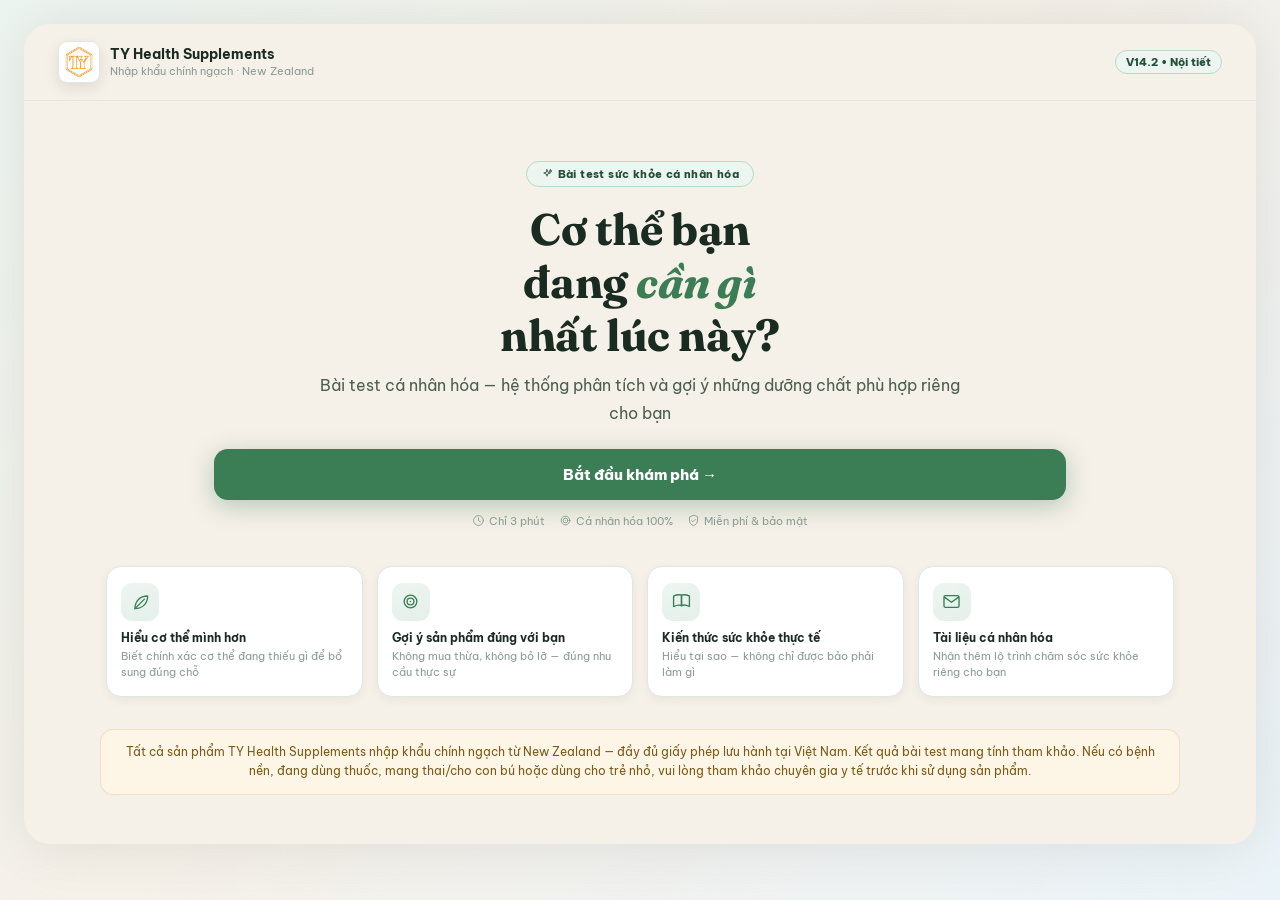
==== index.html @ 854e6776 "final" ====
<!DOCTYPE html>
<html lang="vi">

<head>
  <!-- Google tag (gtag.js) -->
  <script async src="https://www.googletagmanager.com/gtag/js?id=G-NNC8QPFH6D"></script>
  <script>
    window.dataLayer = window.dataLayer || [];
    function gtag() { dataLayer.push(arguments); }
    gtag('js', new Date());

    gtag('config', 'G-NNC8QPFH6D');
  </script>
  <meta charset="UTF-8">
  <meta name="apple-mobile-web-app-capable" content="yes">
  <meta name="apple-mobile-web-app-status-bar-style" content="default">
  <meta name="theme-color" content="#2d5a3d">
  <meta name="format-detection" content="telephone=no">
  <meta name="viewport" content="width=device-width, initial-scale=1.0, viewport-fit=cover">
  <title>Kiểm Tra Sức Khỏe — TY Health Supplements</title>
  <meta name="description" content="Bài kiểm tra sức khỏe cá nhân hóa từ TY Health Supplements.">
  <link rel="icon" type="image/png" href="img/favicon.png">
  <link rel="apple-touch-icon" href="img/logo.png">
  <link rel="preconnect" href="https://fonts.googleapis.com">
  <link rel="preconnect" href="https://fonts.gstatic.com" crossorigin>
  <link
    href="https://fonts.googleapis.com/css2?family=Fraunces:ital,opsz,wght@0,9..144,500;0,9..144,600;0,9..144,700;1,9..144,600&family=Be+Vietnam+Pro:wght@400;500;600;700;800&display=swap"
    rel="stylesheet">
  <!-- Open Graph (Facebook, Zalo, Messenger...) -->
  <meta property="og:type" content="website">
  <meta property="og:site_name" content="TY Health">
  <meta property="og:title" content="Kiểm Tra Sức Khỏe Cá Nhân Hóa — TY Health Supplements">
  <meta property="og:description"
    content="Bài test 3 phút giúp bạn biết cơ thể đang cần bổ sung gì — cá nhân hóa 100%, hoàn toàn miễn phí.">
  <meta property="og:image" content="https://bai-test-suc-khoe.netlify.app/img/og-cover.jpg">
  <meta property="og:image:width" content="1200">
  <meta property="og:image:height" content="630">
  <meta property="og:url" content="https://bai-test-suc-khoe.netlify.app/">
  <meta property="og:locale" content="vi_VN">

  <!-- Twitter / X Card -->
  <meta name="twitter:card" content="summary_large_image">
  <meta name="twitter:title" content="Kiểm Tra Sức Khỏe Cá Nhân Hóa — TY Health Supplements">
  <meta name="twitter:description"
    content="Bài test 3 phút giúp bạn biết cơ thể đang cần bổ sung gì — cá nhân hóa 100%, hoàn toàn miễn phí.">
  <meta name="twitter:image" content="https://bai-test-suc-khoe.netlify.app/img/og-cover.jpg">
  <link rel="icon" type="image/png" href="img/favicon.png">
  <link rel="apple-touch-icon" href="img/logo.png">
  <link rel="preconnect" href="https://fonts.googleapis.com">
  <link rel="preconnect" href="https://fonts.gstatic.com" crossorigin>
  <link
    href="https://fonts.googleapis.com/css2?family=Fraunces:ital,opsz,wght@0,9..144,500;0,9..144,600;0,9..144,700;1,9..144,600&family=Be+Vietnam+Pro:wght@400;500;600;700;800&display=swap"
    rel="stylesheet">
  <style>
    /* ───────────────────────────────
   DESIGN TOKENS
─────────────────────────────── */
    :root {
      --g: #3b7d55;
      /* green */
      --gd: #244f38;
      /* green dark */
      --gp: #edf5f1;
      /* green pale */
      --gm: #b8d9c6;
      /* green mid */
      --au: #c49640;
      /* gold */
      --ap: #fdf5e6;
      /* gold pale */
      --bg: #f5f0e8;
      /* warm bg */
      --wh: #ffffff;
      --tx: #1a2c22;
      /* text */
      --tm: #4a5e52;
      /* text mid */
      --ts: #8a9d92;
      /* text soft */
      --bd: #dde8e1;
      /* border */
      --or: #d9714a;
      /* orange */
      --am: #d4a434;
      /* amber */
      --em: #3d9e68;
      /* emerald */
      --nav: 72px;
    }

    /* ───────────────────────────────
   RESET
─────────────────────────────── */
    *,
    *::before,
    *::after {
      box-sizing: border-box;
      margin: 0;
      padding: 0;
    }

    html {
      font-size: 16px;
      scroll-behavior: smooth;
    }

    body {
      font-family: 'Be Vietnam Pro', sans-serif;
      background: var(--bg);
      color: var(--tx);
      min-height: 100vh;
      min-height: 100dvh;
      overflow-x: hidden;
      -webkit-font-smoothing: antialiased;
    }

    button,
    input,
    select {
      font-family: inherit;
    }

    button {
      -webkit-tap-highlight-color: transparent;
      border: none;
      cursor: pointer;
    }

    * {
      -webkit-tap-highlight-color: transparent;
    }

    .ico {
      display: inline-flex;
      flex-shrink: 0;
      line-height: 0;
    }

    .ico svg {
      display: block;
    }

    /* ───────────────────────────────
   APP CONTAINER
─────────────────────────────── */
    #app {
      max-width: 430px;
      margin: 0 auto;
      min-height: 100vh;
      min-height: 100dvh;
      background: var(--bg);
      box-shadow: 0 0 60px rgba(0, 0, 0, .09);
      position: relative;
    }

    @media(max-width:430px) {
      #app {
        box-shadow: none;
      }
    }

    /* ───────────────────────────────
   HEADER
─────────────────────────────── */
    .hdr {
      display: flex;
      align-items: center;
      gap: 10px;
      padding: 13px 18px;
      background: rgba(245, 240, 232, .95);
      backdrop-filter: blur(16px);
      -webkit-backdrop-filter: blur(16px);
      border-bottom: 1px solid var(--bd);
      position: sticky;
      top: 0;
      z-index: 300;
    }

    .hdr-logo {
      width: 33px;
      height: 33px;
      border-radius: 9px;
      background: var(--g);
      flex-shrink: 0;
      display: flex;
      align-items: center;
      justify-content: center;
      font-size: 10.5px;
      font-weight: 800;
      color: #fff;
      letter-spacing: -.3px;
      cursor: pointer;
      transition: .15s;
    }

    .hdr-logo:active {
      transform: scale(.92);
      opacity: .85;
    }

    .hdr-info h1 {
      font-size: 12.5px;
      font-weight: 700;
      color: var(--tx);
      line-height: 1.2;
    }

    .hdr-info p {
      font-size: 9.5px;
      color: var(--ts);
      margin-top: 1px;
    }

    .hdr-pill {
      margin-left: auto;
      background: var(--gp);
      border: 1px solid var(--gm);
      border-radius: 20px;
      padding: 4px 10px;
      font-size: 9.5px;
      font-weight: 800;
      color: var(--gd);
      white-space: nowrap;
    }

    /* ───────────────────────────────
   SCREENS
─────────────────────────────── */
    .screen {
      display: none;
    }

    .screen.active {
      display: block;
      animation: su .35s cubic-bezier(.16, 1, .3, 1);
    }

    @keyframes su {
      from {
        opacity: 0;
        transform: translateY(10px);
      }

      to {
        opacity: 1;
        transform: none;
      }
    }

    /* ───────────────────────────────
   HOME
─────────────────────────────── */
    .home-hero {
      padding: 30px 20px 22px;
      text-align: center;
    }

    .home-tag {
      display: inline-flex;
      align-items: center;
      gap: 5px;
      background: var(--gp);
      border: 1px solid var(--gm);
      border-radius: 30px;
      padding: 5px 14px;
      margin-bottom: 16px;
      font-size: 10.5px;
      font-weight: 800;
      color: var(--gd);
      letter-spacing: .4px;
    }

    .home-h {
      font-family: 'Fraunces', serif;
      font-size: 31px;
      font-weight: 700;
      line-height: 1.2;
      color: var(--tx);
      margin-bottom: 11px;
    }

    .home-h em {
      font-style: italic;
      color: var(--g);
    }

    .home-p {
      font-size: 13.5px;
      color: var(--tm);
      line-height: 1.7;
      margin-bottom: 22px;
    }

    .cta {
      width: 100%;
      padding: 16px;
      background: var(--g);
      color: #fff;
      border-radius: 14px;
      font-size: 15px;
      font-weight: 800;
      box-shadow: 0 6px 24px rgba(59, 125, 85, .35);
      transition: .2s;
    }

    .cta:active {
      transform: scale(.98);
      opacity: .9;
    }

    .home-meta {
      display: flex;
      justify-content: center;
      gap: 14px;
      margin-top: 14px;
      flex-wrap: wrap;
    }

    .home-meta span {
      font-size: 11px;
      color: var(--ts);
      display: flex;
      align-items: center;
      gap: 4px;
    }

    /* benefit cards */
    .bnet {
      display: grid;
      grid-template-columns: 1fr 1fr;
      gap: 9px;
      padding: 0 16px 18px;
    }

    .bc {
      background: var(--wh);
      border-radius: 15px;
      padding: 14px 12px;
      border: 1px solid var(--bd);
      box-shadow: 0 3px 12px -2px rgba(36, 79, 56, .08);
      transition: .2s;
    }

    .bc:active {
      transform: scale(.98);
    }

    .bc-i {
      width: 38px;
      height: 38px;
      border-radius: 11px;
      margin-bottom: 9px;
      background: linear-gradient(150deg, var(--gp), #e4f0e9);
      color: var(--g);
      display: flex;
      align-items: center;
      justify-content: center;
    }

    .bc h4 {
      font-size: 12px;
      font-weight: 700;
      margin-bottom: 3px;
      line-height: 1.35;
    }

    .bc p {
      font-size: 10.5px;
      color: var(--ts);
      line-height: 1.5;
    }

    .trust {
      margin: 0 16px 22px;
      background: var(--ap);
      border: 1px solid rgba(196, 150, 64, .22);
      border-radius: 13px;
      padding: 13px 15px;
      font-size: 11.5px;
      color: #7a5c1a;
      line-height: 1.65;
      text-align: center;
    }

    /* ───────────────────────────────
   QUIZ
─────────────────────────────── */
    .q-wrap {
      padding: 16px 16px calc(var(--nav) + 20px);
    }

    /* progress */
    .prog {
      margin-bottom: 16px;
    }

    .prog-top {
      display: flex;
      justify-content: space-between;
      align-items: center;
      margin-bottom: 6px;
    }

    .prog-tag {
      font-size: 9.5px;
      font-weight: 800;
      color: var(--ts);
      text-transform: uppercase;
      letter-spacing: .8px;
    }

    .prog-num {
      font-size: 11.5px;
      font-weight: 800;
      color: var(--g);
    }

    .prog-track {
      height: 4px;
      background: var(--bd);
      border-radius: 10px;
      overflow: hidden;
    }

    .prog-bar {
      height: 100%;
      background: linear-gradient(90deg, var(--g), var(--au));
      border-radius: 10px;
      transition: width .5s cubic-bezier(.16, 1, .3, 1);
    }

    /* question card */
    .q-card {
      background: var(--wh);
      border-radius: 20px;
      padding: 22px 18px;
      border: 1px solid var(--bd);
      box-shadow: 0 10px 32px -8px rgba(36, 79, 56, .14), 0 2px 8px rgba(36, 79, 56, .06);
      animation: qIn .38s cubic-bezier(.16, 1, .3, 1);
    }

    @keyframes qIn {
      from {
        opacity: 0;
        transform: translateY(14px) scale(.99);
      }

      to {
        opacity: 1;
        transform: none;
      }
    }

    .q-tag {
      display: inline-flex;
      align-items: center;
      background: var(--gp);
      border-radius: 20px;
      padding: 3px 10px;
      font-size: 9px;
      font-weight: 800;
      color: var(--gd);
      letter-spacing: .5px;
      text-transform: uppercase;
      margin-bottom: 11px;
    }

    .q-text {
      font-family: 'Fraunces', serif;
      font-size: 18px;
      font-weight: 700;
      line-height: 1.35;
      color: var(--tx);
      margin-bottom: 5px;
    }

    .q-sub {
      font-size: 11.5px;
      color: var(--ts);
      line-height: 1.6;
      margin-bottom: 14px;
    }

    /* options */
    .opts {
      display: flex;
      flex-direction: column;
      gap: 7px;
    }

    .opt {
      border: 1.5px solid var(--bd);
      border-radius: 13px;
      padding: 13px 14px;
      display: flex;
      align-items: flex-start;
      gap: 10px;
      background: var(--wh);
      transition: all .15s;
      user-select: none;
      -webkit-user-select: none;
    }

    .opt:active {
      transform: scale(.985);
      background: var(--gp);
    }

    .opt.sel {
      border-color: var(--g);
      background: var(--gp);
      animation: optPop .38s cubic-bezier(.34, 1.56, .64, 1), optGlow .55s ease-out;
    }

    @keyframes optPop {
      0% {
        transform: scale(.96);
      }

      55% {
        transform: scale(1.015);
      }

      100% {
        transform: scale(1);
      }
    }

    @keyframes optGlow {
      0% {
        box-shadow: 0 0 0 0 rgba(59, 125, 85, .45);
      }

      100% {
        box-shadow: 0 0 0 9px rgba(59, 125, 85, 0);
      }
    }

    .opt-dot,
    .opt-radio {
      width: 19px;
      height: 19px;
      border-radius: 50%;
      border: 2px solid var(--bd);
      flex-shrink: 0;
      margin-top: 1px;
      display: flex;
      align-items: center;
      justify-content: center;
      background: var(--wh);
      transition: .15s;
    }

    .opt.sel .opt-dot,
    .opt.sel .opt-radio {
      border-color: var(--g);
      background: var(--g);
      animation: dotPop .32s cubic-bezier(.34, 1.56, .64, 1);
    }

    .opt.sel .opt-dot::after,
    .opt.sel .opt-radio::after {
      content: '';
      font-size: 10px;
      color: #fff;
      font-weight: 800;
      animation: tickPop .32s cubic-bezier(.34, 1.56, .64, 1);
    }

    @keyframes dotPop {
      0% {
        transform: scale(.5);
      }

      60% {
        transform: scale(1.2);
      }

      100% {
        transform: scale(1);
      }
    }

    @keyframes tickPop {
      0% {
        transform: scale(0);
        opacity: 0;
      }

      100% {
        transform: scale(1);
        opacity: 1;
      }
    }

    .opt-body {
      flex: 1;
      min-width: 0;
    }

    .opt-main {
      font-size: 13.5px;
      font-weight: 500;
      color: var(--tx);
      line-height: 1.4;
    }

    .opt.sel .opt-main {
      font-weight: 700;
      color: var(--gd);
    }

    .opt-sub {
      font-size: 11px;
      color: var(--ts);
      margin-top: 2px;
      line-height: 1.4;
    }

    /* ── HINT BOX — bold & eye-catching ── */
    .hint {
      margin-top: 13px;
      background: linear-gradient(135deg, #e8f4ec, #fdf5e6);
      border-radius: 12px;
      padding: 0;
      border: 1.5px solid var(--gm);
      overflow: hidden;
    }

    .hint-head {
      display: flex;
      align-items: center;
      gap: 7px;
      padding: 9px 13px 8px;
      background: var(--g);
      color: #fff;
    }

    .hint-head span {
      font-size: 10px;
      font-weight: 800;
      color: #fff;
      text-transform: uppercase;
      letter-spacing: .7px;
    }

    .hint-body {
      padding: 11px 13px;
    }

    .hint-body p {
      font-size: 13px;
      font-weight: 700;
      color: var(--gd);
      line-height: 1.65;
    }

    .hint-body p em {
      font-style: normal;
      color: var(--or);
      background: rgba(217, 113, 74, .1);
      border-radius: 3px;
      padding: 0 2px;
    }

    /* next button — inline, right-aligned under last answer */
    .next-wrap {
      display: flex;
      justify-content: flex-end;
      margin-top: 18px;
    }

    .next-inline {
      display: inline-flex;
      align-items: center;
      gap: 6px;
      padding: 13px 22px;
      border-radius: 13px;
      background: var(--g);
      color: #fff;
      font-size: 14px;
      font-weight: 800;
      box-shadow: 0 6px 18px rgba(59, 125, 85, .28);
      opacity: .35;
      pointer-events: none;
      transition: opacity .2s, transform .15s;
    }

    .next-inline.ready {
      opacity: 1;
      pointer-events: all;
    }

    .next-inline.ready:active {
      transform: scale(.97);
      opacity: .88;
    }

    /* nav */
    .q-nav {
      position: fixed;
      bottom: 0;
      left: 50%;
      transform: translateX(-50%);
      width: 100%;
      max-width: 430px;
      z-index: 300;
      background: rgba(245, 240, 232, .97);
      backdrop-filter: blur(16px);
      -webkit-backdrop-filter: blur(16px);
      border-top: 1px solid var(--bd);
      padding: 10px 16px;
      padding-bottom: calc(10px + env(safe-area-inset-bottom, 0px));
      display: flex;
      gap: 9px;
      align-items: center;
      box-shadow: 0 -3px 16px rgba(0, 0, 0, .06);
    }

    .nav-back {
      width: 50px;
      height: 50px;
      flex-shrink: 0;
      border-radius: 13px;
      border: 1.5px solid var(--bd);
      background: var(--wh);
      display: flex;
      align-items: center;
      justify-content: center;
      font-size: 19px;
      color: var(--tm);
      transition: .15s;
    }

    .nav-back:active {
      background: var(--gp);
      border-color: var(--g);
    }

    .nav-next {
      flex: 1;
      height: 50px;
      border-radius: 13px;
      background: var(--g);
      color: #fff;
      font-size: 14.5px;
      font-weight: 800;
      opacity: .35;
      pointer-events: none;
      display: flex;
      align-items: center;
      justify-content: center;
      gap: 5px;
      transition: .2s;
    }

    .nav-next.on {
      opacity: 1;
      pointer-events: all;
    }

    .nav-next.on:active {
      transform: scale(.98);
      opacity: .87;
    }

    /* ───────────────────────────────
   RESULT HERO
─────────────────────────────── */
    .r-hero {
      background: linear-gradient(155deg, var(--gd) 0%, var(--g) 100%);
      padding: 28px 22px 48px;
      text-align: center;
      position: relative;
      overflow: hidden;
    }

    .r-hero::before {
      content: '';
      position: absolute;
      top: -60px;
      right: -60px;
      width: 200px;
      height: 200px;
      border-radius: 50%;
      background: rgba(255, 255, 255, .06);
      filter: blur(4px);
    }

    .r-hero::after {
      content: '';
      position: absolute;
      bottom: -80px;
      left: -40px;
      width: 190px;
      height: 190px;
      border-radius: 50%;
      background: rgba(196, 150, 64, .17);
      filter: blur(8px);
    }

    .r-badge {
      display: inline-flex;
      align-items: center;
      gap: 5px;
      border-radius: 30px;
      padding: 5px 15px;
      margin-bottom: 13px;
      font-size: 11px;
      font-weight: 800;
      letter-spacing: .4px;
      position: relative;
      z-index: 1;
    }

    .bg-g {
      background: rgba(61, 158, 104, .28);
      color: #a8f0c5;
      border: 1px solid rgba(61, 158, 104, .4);
    }

    .bg-y {
      background: rgba(212, 164, 52, .28);
      color: #f5d98a;
      border: 1px solid rgba(212, 164, 52, .4);
    }

    .bg-o {
      background: rgba(217, 113, 74, .28);
      color: #f5bdb4;
      border: 1px solid rgba(217, 113, 74, .4);
    }

    /* donut */
    .donut {
      position: relative;
      width: 128px;
      height: 128px;
      margin: 0 auto 16px;
      z-index: 1;
    }

    .donut::before {
      content: '';
      position: absolute;
      inset: -22px;
      border-radius: 50%;
      background: radial-gradient(circle, rgba(255, 255, 255, .16), transparent 68%);
      z-index: -1;
      animation: donutGlow 3.2s ease-in-out infinite;
    }

    @keyframes donutGlow {

      0%,
      100% {
        opacity: .7;
        transform: scale(1);
      }

      50% {
        opacity: 1;
        transform: scale(1.06);
      }
    }

    .donut svg {
      width: 100%;
      height: 100%;
      transform: rotate(-90deg);
    }

    .donut circle {
      fill: none;
      stroke-width: 11;
      stroke-linecap: round;
    }

    .dc-bg {
      stroke: rgba(255, 255, 255, .13);
    }

    .dc-fil {
      transition: stroke-dashoffset 1.4s cubic-bezier(.16, 1, .3, 1);
    }

    .donut-mid {
      position: absolute;
      inset: 0;
      display: flex;
      flex-direction: column;
      align-items: center;
      justify-content: center;
    }

    .donut-num {
      font-family: 'Fraunces', serif;
      font-size: 33px;
      font-weight: 700;
      color: #fff;
      line-height: 1;
    }

    .donut-lbl {
      font-size: 9.5px;
      color: rgba(255, 255, 255, .65);
      margin-top: 2px;
    }

    .r-title {
      font-family: 'Fraunces', serif;
      font-size: 21px;
      font-weight: 700;
      color: #fff;
      line-height: 1.3;
      margin-bottom: 8px;
      position: relative;
      z-index: 1;
    }

    .r-sub {
      font-size: 12.5px;
      color: rgba(255, 255, 255, .82);
      line-height: 1.65;
      position: relative;
      z-index: 1;
    }

    /* pull-up body */
    .r-body {
      margin-top: -20px;
      border-radius: 22px 22px 0 0;
      background: var(--bg);
      padding: 22px 16px 0;
      position: relative;
      z-index: 2;
    }

    /* ───────────────────────────────
   RESULT SECTIONS
─────────────────────────────── */
    .rs {
      background: var(--wh);
      border-radius: 17px;
      margin-bottom: 11px;
      border: 1px solid var(--bd);
      overflow: hidden;
      box-shadow: 0 4px 16px -4px rgba(36, 79, 56, .09);
    }

    .rs-hdr {
      padding: 12px 16px;
      border-bottom: 1px solid var(--bd);
      display: flex;
      align-items: center;
      gap: 7px;
    }

    .rs-hdr svg {
      color: var(--g);
      flex-shrink: 0;
    }

    .rs-hdr h3 {
      font-size: 12.5px;
      font-weight: 800;
      color: var(--tx);
    }

    .rs-body {
      padding: 13px 16px;
    }

    /* micro dot rows */
    .mi {
      display: flex;
      align-items: flex-start;
      gap: 10px;
      padding: 9px 0;
      border-bottom: 1px solid #f3f5f1;
    }

    .mi:last-child {
      border-bottom: none;
      padding-bottom: 0;
    }

    .mi-dot {
      width: 9px;
      height: 9px;
      border-radius: 50%;
      flex-shrink: 0;
      margin-top: 5px;
    }

    .d-or {
      background: var(--or);
    }

    .d-am {
      background: var(--am);
    }

    .d-em {
      background: var(--em);
    }

    .mi h4 {
      font-size: 12.5px;
      font-weight: 800;
      margin-bottom: 3px;
      color: var(--tx);
    }

    .mi p {
      font-size: 11px;
      color: var(--tm);
      line-height: 1.55;
    }

    /* care cards */
    .cg {
      display: grid;
      gap: 8px;
    }

    .cc {
      background: var(--ap);
      border-radius: 11px;
      border: 1px solid rgba(196, 150, 64, .2);
      padding: 11px 13px;
    }

    .cc h4 {
      font-size: 12px;
      font-weight: 800;
      color: #6e5010;
      margin-bottom: 4px;
    }

    .cc p {
      font-size: 11px;
      color: #6a4c10;
      line-height: 1.6;
    }

    /* habit boxes */
    .hb {
      background: var(--ap);
      border-radius: 11px;
      border: 1px solid rgba(196, 150, 64, .2);
      padding: 11px 13px;
      margin-bottom: 7px;
    }

    .hb:last-child {
      margin-bottom: 0;
    }

    .hb h4 {
      font-size: 12px;
      font-weight: 800;
      color: #6e5010;
      margin-bottom: 4px;
    }

    .hb p {
      font-size: 11px;
      color: #6a4c10;
      line-height: 1.6;
    }

    /* product rows */
    .pi {
      display: flex;
      align-items: center;
      gap: 10px;
      padding: 10px 0;
      border-bottom: 1px solid #f3f5f1;
    }

    .pi:last-child {
      border-bottom: none;
      padding-bottom: 0;
    }

    .pi-ico {
      width: 40px;
      height: 40px;
      border-radius: 11px;
      background: linear-gradient(150deg, var(--gp), #e4f0e9);
      color: var(--gd);
      flex-shrink: 0;
      display: flex;
      align-items: center;
      justify-content: center;
    }

    .pi-info {
      flex: 1;
      min-width: 0;
    }

    .pi-info h4 {
      font-size: 12.5px;
      font-weight: 700;
      margin-bottom: 2px;
    }

    .pi-info p {
      font-size: 11px;
      color: var(--tm);
      line-height: 1.4;
    }

    .pi-tag {
      font-size: 9px;
      font-weight: 800;
      padding: 3px 8px;
      border-radius: 20px;
      flex-shrink: 0;
    }

    .tc {
      background: #fce8e8;
      color: #a02828;
    }

    .tb {
      background: #fef3df;
      color: #8a6010;
    }

    /* encouragement */
    .enc {
      background: linear-gradient(135deg, var(--gp), var(--ap));
      border-radius: 17px;
      padding: 17px;
      margin-bottom: 11px;
      border: 1px solid var(--gm);
      text-align: center;
    }

    .enc-ico {
      width: 46px;
      height: 46px;
      border-radius: 50%;
      margin: 0 auto 9px;
      background: rgba(255, 255, 255, .55);
      color: var(--g);
      display: flex;
      align-items: center;
      justify-content: center;
    }

    .enc h3 {
      font-family: 'Fraunces', serif;
      font-size: 16px;
      color: var(--gd);
      margin-bottom: 5px;
    }

    .enc p {
      font-size: 11.5px;
      color: var(--tm);
      line-height: 1.65;
    }

    /* share */
    .share-blk {
      background: var(--wh);
      border-radius: 17px;
      margin-bottom: 11px;
      border: 1px solid var(--bd);
      overflow: hidden;
    }

    .share-inner {
      padding: 17px;
      text-align: center;
    }

    .share-inner h3 {
      font-family: 'Fraunces', serif;
      font-size: 16px;
      color: var(--gd);
      margin-bottom: 6px;
    }

    .share-inner p {
      font-size: 11.5px;
      color: var(--tm);
      line-height: 1.6;
      margin-bottom: 13px;
    }

    .share-row {
      display: grid;
      grid-template-columns: 1fr 1fr;
      gap: 8px;
    }

    .sh {
      padding: 12px 8px;
      border-radius: 11px;
      font-size: 12.5px;
      font-weight: 800;
      transition: .15s;
    }

    .sh:active {
      transform: scale(.97);
    }

    .sh-sec {
      background: var(--gp);
      color: var(--gd);
      border: 1.5px solid var(--gm);
    }

    .sh-pri {
      background: var(--g);
      color: #fff;
      border: none;
    }

    /* lead form */
    .lead {
      background: var(--wh);
      border-radius: 17px;
      margin-bottom: 11px;
      border: 1px solid var(--bd);
      overflow: hidden;
    }

    .lead-hdr {
      background: linear-gradient(135deg, var(--gd), var(--g));
      padding: 18px;
      color: #fff;
    }

    .lead-hdr h3 {
      font-family: 'Fraunces', serif;
      font-size: 17px;
      margin-bottom: 6px;
    }

    .lead-hdr p {
      font-size: 11.5px;
      opacity: .85;
      line-height: 1.65;
    }

    .lead-body {
      padding: 17px;
    }

    .fr {
      margin-bottom: 12px;
      position: relative;
    }

    .fr label {
      display: block;
      font-size: 10px;
      font-weight: 800;
      color: var(--ts);
      margin-bottom: 5px;
      text-transform: uppercase;
      letter-spacing: .5px;
    }

    .fr input,
    .fr select {
      width: 100%;
      padding: 13px 13px;
      border: 1.5px solid var(--bd);
      border-radius: 11px;
      font-size: 16px;
      /* prevents iOS zoom */
      background: var(--bg);
      color: var(--tx);
      -webkit-appearance: none;
      transition: border-color .2s, box-shadow .2s, background .2s;
    }

    .fr input:focus,
    .fr select:focus {
      outline: none;
      border-color: var(--g);
      background: var(--wh);
      box-shadow: 0 0 0 4px rgba(59, 125, 85, .12);
    }

    .fr-err {
      font-size: 10.5px;
      color: #c0563a;
      margin-top: 5px;
      display: none;
      font-weight: 600;
    }

    .fr.invalid input,
    .fr.invalid select {
      border-color: #d9704a;
      background: #fdf3f0;
    }

    .fr.invalid .fr-err {
      display: block;
    }

    .fr.valid input,
    .fr.valid select {
      border-color: var(--g);
    }

    @keyframes shakeF {

      0%,
      100% {
        transform: translateX(0);
      }

      20% {
        transform: translateX(-5px);
      }

      40% {
        transform: translateX(5px);
      }

      60% {
        transform: translateX(-3px);
      }

      80% {
        transform: translateX(3px);
      }
    }

    .fr.shake {
      animation: shakeF .35s;
    }

    .fr2 {
      display: grid;
      grid-template-columns: 1fr 1fr;
      gap: 9px;
      margin-bottom: 12px;
    }

    @media(max-width:340px) {
      .fr2 {
        grid-template-columns: 1fr;
      }
    }

    .priv {
      font-size: 10.5px;
      color: var(--ts);
      text-align: center;
      margin-bottom: 13px;
      line-height: 1.6;
      display: flex;
      align-items: center;
      justify-content: center;
      gap: 5px;
    }

    .priv .ico {
      flex-shrink: 0;
    }

    .submit {
      width: 100%;
      padding: 16px;
      border-radius: 13px;
      background: linear-gradient(135deg, var(--gd), var(--g));
      color: #fff;
      font-size: 15px;
      font-weight: 800;
      box-shadow: 0 5px 18px rgba(59, 125, 85, .35);
      transition: .2s;
      display: flex;
      align-items: center;
      justify-content: center;
      gap: 7px;
    }

    .submit:active {
      transform: scale(.98);
      opacity: .88;
    }

    .disc {
      font-size: 10.5px;
      color: var(--ts);
      line-height: 1.65;
      text-align: center;
      padding: 0 12px 22px;
    }

    /* ───────────────────────────────
   SUCCESS
─────────────────────────────── */
    .success {
      padding: 54px 22px;
      text-align: center;
    }

    .success-ico {
      width: 84px;
      height: 84px;
      border-radius: 50%;
      margin: 0 auto 18px;
      background: linear-gradient(150deg, var(--gp), var(--ap));
      color: var(--g);
      display: flex;
      align-items: center;
      justify-content: center;
      box-shadow: 0 10px 26px -6px rgba(59, 125, 85, .25);
    }

    .success h2 {
      font-family: 'Fraunces', serif;
      font-size: 25px;
      color: var(--gd);
      margin-bottom: 10px;
    }

    .success p {
      font-size: 13.5px;
      color: var(--tm);
      line-height: 1.7;
      max-width: 290px;
      margin: 0 auto 24px;
    }

    .restart {
      padding: 12px 26px;
      background: var(--gp);
      color: var(--gd);
      border: 1.5px solid var(--gm);
      border-radius: 50px;
      font-size: 13.5px;
      font-weight: 700;
    }

    /* ───────────────────────────────
   RESPONSIVE TWEAKS
─────────────────────────────── */
    @media(max-width:360px) {
      .home-h {
        font-size: 26px;
      }

      .q-text {
        font-size: 16.5px;
      }

      .r-title {
        font-size: 19px;
      }

      .donut-num {
        font-size: 29px;
      }

      .donut {
        width: 112px;
        height: 112px;
      }

      .donut circle {
        stroke-width: 9;
      }
    }

    .q-limit-note {
      margin: 10px 0 14px;
      display: inline-flex;
      align-items: center;
      gap: 6px;
      background: var(--sage-pale);
      border: 1px solid var(--sage-mid);
      color: var(--sage-deep);
      border-radius: 999px;
      padding: 6px 10px;
      font-size: 11.5px;
      font-weight: 700;
    }

    .opt.multi .opt-radio {
      border-radius: 7px;
    }

    .opt.multi.sel .opt-radio::after {
      content: '';
    }

    .opt.multi.exclusive {
      margin-bottom: 8px;
    }

    .opt-exclusive-label {
      display: inline-flex;
      align-items: center;
      margin: 0 0 7px 2px;
      padding: 3px 8px;
      border-radius: 999px;
      background: var(--gp);
      color: var(--gd);
      font-size: 9px;
      font-weight: 800;
      letter-spacing: .04em;
      text-transform: uppercase;
    }

    .opt-divider {
      display: flex;
      align-items: center;
      gap: 9px;
      margin: 0 2px 10px;
      color: var(--ts);
      font-size: 10px;
      font-weight: 700;
    }

    .opt-divider::before,
    .opt-divider::after {
      content: '';
      height: 1px;
      flex: 1;
      background: var(--bd);
    }



    /* Brand, loading state & responsive refinements */
    .home-h,
    .q-text,
    .r-title,
    .donut-num,
    .enc h3,
    .share-inner h3,
    .lead-hdr h3,
    .success h2 {
      letter-spacing: -.01em;
    }

    .hdr-logo {
      background: #fff;
      border: 1px solid var(--bd);
      box-shadow: 0 5px 14px rgba(26, 44, 34, .1);
      overflow: hidden;
    }

    .hdr-logo img {
      width: 100%;
      height: 100%;
      object-fit: cover;
      display: block;
    }

    .page-loader {
      position: fixed;
      inset: 0;
      z-index: 1000;
      display: grid;
      place-items: center;
      background: var(--bg);
      transition: opacity .35s ease, visibility .35s ease;
    }

    .page-loader.is-hidden {
      opacity: 0;
      visibility: hidden;
      pointer-events: none;
    }

    .loader-content {
      display: flex;
      flex-direction: column;
      align-items: center;
      gap: 14px;
      color: var(--gd);
      font-size: 12px;
      font-weight: 800;
      letter-spacing: .04em;
    }

    .loader-logo {
      width: 76px;
      height: 76px;
      object-fit: cover;
      border-radius: 22px;
      background: #fff;
      box-shadow: 0 12px 28px rgba(26, 44, 34, .12);
    }

    .loader-ring {
      width: 28px;
      height: 28px;
      border: 3px solid var(--gm);
      border-top-color: var(--g);
      border-radius: 50%;
      animation: spin .8s linear infinite;
    }

    @keyframes spin {
      to {
        transform: rotate(360deg)
      }
    }

    /* Tablet: a roomier reading width without losing the focused quiz flow. */
    @media (min-width:600px) {
      body {
        padding: 28px;
        background: linear-gradient(135deg, var(--gp), var(--bg) 46%, #eaf3f8);
      }

      #app {
        width: 100%;
        max-width: 560px;
        border-radius: 26px;
        overflow: hidden;
        min-height: calc(100dvh - 56px);
      }

      .hdr {
        padding: 15px 22px;
      }

      .home-hero {
        padding: 46px 34px 30px;
      }

      .home-h {
        font-size: 38px;
      }

      .home-p {
        font-size: 15px;
      }

      .bnet {
        padding: 0 28px 24px;
        gap: 12px;
      }

      .trust {
        margin: 0 28px 30px;
      }

      .q-wrap {
        padding: 24px 28px calc(var(--nav) + 28px);
      }

      .r-body {
        padding-left: 28px;
        padding-right: 28px;
      }

      .q-nav {
        width: min(100%, 560px);
        max-width: none;
        border-radius: 0 0 26px 26px;
      }
    }

    @media (min-width:768px) {
      body {
        padding: 32px;
      }

      #app {
        max-width: 680px;
        min-height: calc(100dvh - 64px);
      }

      .hdr {
        padding: 16px 28px;
      }

      .home-hero {
        padding: 52px 52px 34px;
      }

      .bnet {
        padding: 0 38px 28px;
      }

      .trust {
        margin: 0 38px 34px;
      }

      .q-wrap {
        padding: 28px 40px calc(var(--nav) + 32px);
      }

      .r-body {
        padding-left: 40px;
        padding-right: 40px;
      }

      .q-nav {
        width: min(100%, 680px);
      }

      .success {
        padding: 72px 48px;
      }
    }

    /* Desktop: wider canvas, compact four-card overview, and matching bottom navigation. */
    @media (min-width:1024px) {
      body {
        padding: 40px;
      }

      #app {
        max-width: 880px;
        min-height: calc(100dvh - 80px);
      }

      .hdr {
        padding: 17px 34px;
      }

      .hdr-logo {
        width: 42px;
        height: 42px;
      }

      .hdr-info h1 {
        font-size: 14px;
      }

      .hdr-info p,
      .hdr-pill {
        font-size: 10.5px;
      }

      .home-hero {
        padding: 60px 80px 38px;
      }

      .home-h {
        font-size: 44px;
      }

      .home-p {
        max-width: 650px;
        margin-left: auto;
        margin-right: auto;
        font-size: 16px;
      }

      .bnet {
        grid-template-columns: repeat(4, 1fr);
        padding: 0 46px 32px;
        gap: 14px;
      }

      .bc {
        padding: 16px 14px;
      }

      .trust {
        margin: 0 46px 40px;
      }

      .q-wrap {
        max-width: 780px;
        margin: 0 auto;
        padding: 32px 0 calc(var(--nav) + 36px);
      }

      .r-hero {
        padding: 40px 54px 62px;
      }

      .r-body {
        max-width: 780px;
        margin-left: auto;
        margin-right: auto;
        padding-left: 0;
        padding-right: 0;
      }

      .q-nav {
        width: min(100%, 880px);
      }

      .success {
        padding: 92px 60px;
      }
    }

    @media (min-width:1440px) {
      #app {
        max-width: 960px;
      }

      .q-nav {
        width: min(100%, 960px);
      }

      .q-wrap,
      .r-body {
        max-width: 820px;
      }
    }

    /* Desktop refinement: use the available canvas while preserving a focused reading column. */
    @media (min-width:1024px) {
      body {
        padding: 24px;
      }

      #app {
        width: min(1280px, calc(100vw - 48px));
        max-width: none;
      }

      .home-hero {
        max-width: 980px;
        margin: 0 auto;
        padding-left: 64px;
        padding-right: 64px;
      }

      .bnet {
        max-width: 1160px;
        margin: 0 auto;
        padding-left: 46px;
        padding-right: 46px;
      }

      .trust {
        max-width: 1080px;
        margin-left: auto;
        margin-right: auto;
      }

      .q-wrap,
      .r-body {
        max-width: 900px;
      }

      .q-nav {
        width: min(1280px, calc(100vw - 48px));
      }
    }

    @media (min-width:1440px) {
      body {
        padding: 28px;
      }

      #app {
        width: min(1360px, calc(100vw - 56px));
      }

      .home-hero {
        max-width: 1040px;
      }

      .q-wrap,
      .r-body {
        max-width: 940px;
      }

      .q-nav {
        width: min(1360px, calc(100vw - 56px));
      }
    }

    @media (max-width:359px) {
      .hdr {
        padding: 11px 14px;
        gap: 8px;
      }

      .hdr-pill {
        padding: 4px 7px;
        font-size: 8.5px;
      }

      .home-hero {
        padding-left: 16px;
        padding-right: 16px;
      }

      .bnet {
        padding-left: 12px;
        padding-right: 12px;
      }
    }

    @media (prefers-reduced-motion:reduce) {

      *,
      *::before,
      *::after {
        animation-duration: .01ms !important;
        animation-iteration-count: 1 !important;
        scroll-behavior: auto !important;
        transition-duration: .01ms !important;
      }
    }
  </style>
</head>

<body>
  <div class="page-loader" id="page-loader" role="status" aria-label="Đang tải nội dung">
    <div class="loader-content"><img class="loader-logo" src="img/logo.png" alt="TY Health">
      <div class="loader-ring"></div><span>Đang chuẩn bị bài kiểm tra</span>
    </div>
  </div>
  <div id="app">
    <!-- HEADER -->
    <header class="hdr">
      <div class="hdr-logo" onclick="goHome()" title="Về trang chủ"><img src="img/logo.png" alt="TY Health"></div>
      <div class="hdr-info">
        <h1>TY Health Supplements</h1>
        <p>Nhập khẩu chính ngạch · New Zealand</p>
      </div>
      <div class="hdr-pill">V14.2 • Nội tiết</div>
    </header>
    <!-- HOME -->
    <div id="s-home" class="screen active">
      <div class="home-hero">
        <div class="home-tag"><span class="ico" data-icon="sparkle" data-size="12"></span> Bài test sức khỏe cá nhân hóa
        </div>
        <h2 class="home-h">Cơ thể bạn<br>đang <em>cần gì</em><br>nhất lúc này?</h2>
        <p class="home-p">Bài test cá nhân hóa — hệ thống phân tích và gợi ý những dưỡng chất phù hợp riêng cho bạn</p>
        <button class="cta" onclick="show('s-quiz'); renderQ()">Bắt đầu khám phá →</button>
        <div class="home-meta">
          <span><span class="ico" data-icon="clock" data-size="13"></span> Chỉ 3 phút</span>
          <span><span class="ico" data-icon="target" data-size="13"></span> Cá nhân hóa 100%</span>
          <span><span class="ico" data-icon="shield" data-size="13"></span> Miễn phí & bảo mật</span>
        </div>
      </div>
      <div class="bnet">
        <div class="bc">
          <div class="bc-i"><span class="ico" data-icon="leaf" data-size="19"></span></div>
          <h4>Hiểu cơ thể mình hơn</h4>
          <p>Biết chính xác cơ thể đang thiếu gì để bổ sung đúng chỗ</p>
        </div>
        <div class="bc">
          <div class="bc-i"><span class="ico" data-icon="target" data-size="19"></span></div>
          <h4>Gợi ý sản phẩm đúng với bạn</h4>
          <p>Không mua thừa, không bỏ lỡ — đúng nhu cầu thực sự</p>
        </div>
        <div class="bc">
          <div class="bc-i"><span class="ico" data-icon="book" data-size="19"></span></div>
          <h4>Kiến thức sức khỏe thực tế</h4>
          <p>Hiểu tại sao — không chỉ được bảo phải làm gì</p>
        </div>
        <div class="bc">
          <div class="bc-i"><span class="ico" data-icon="mail" data-size="19"></span></div>
          <h4>Tài liệu cá nhân hóa</h4>
          <p>Nhận thêm lộ trình chăm sóc sức khỏe riêng cho bạn</p>
        </div>
      </div>
      <div class="trust">
        Tất cả sản phẩm TY Health Supplements nhập khẩu chính ngạch từ New Zealand — đầy đủ giấy phép lưu hành tại Việt
        Nam.
        Kết quả bài test mang tính tham khảo. Nếu có bệnh nền, đang dùng thuốc, mang thai/cho con bú hoặc dùng cho trẻ
        nhỏ, vui lòng tham khảo chuyên gia y tế trước khi sử dụng sản phẩm.
      </div>
    </div>
    <!-- QUIZ -->
    <div id="s-quiz" class="screen">
      <div class="q-wrap">
        <div class="prog">
          <div class="prog-top">
            <span class="prog-tag" id="prog-label">Bắt đầu</span>
            <span class="prog-num" id="prog-steps">1 / 10</span>
          </div>
          <div class="prog-track">
            <div class="prog-bar" id="prog-fill" style="width:10%"></div>
          </div>
        </div>
        <div id="q-container"></div>
      </div>
      <div class="q-nav">
        <div class="nav-back" id="back-btn" onclick="prevQ()">←</div>
      </div>
    </div>
    <!-- RESULT -->
    <div id="s-result" class="screen">
      <div>
        <div class="r-hero">
          <div class="r-badge" id="r-badge"></div>
          <div class="donut">
            <svg viewBox="0 0 128 128">
              <circle class="dc-bg" cx="64" cy="64" r="52" />
              <circle class="dc-fil" id="d-fill" cx="64" cy="64" r="52" stroke-dasharray="326.7"
                stroke-dashoffset="326.7" />
            </svg>
            <div class="donut-mid">
              <div class="donut-num" id="d-score">0</div>
              <div class="donut-lbl">sức khỏe</div>
            </div>
          </div>
          <div class="r-title" id="r-title"></div>
          <div class="r-sub" id="r-sub"></div>
        </div>
        <div class="r-body" id="r-body"></div>
      </div>
    </div>
    <!-- SUCCESS -->
    <div id="s-success" class="screen">
      <div class="success">
        <div class="success-ico"><span class="ico" data-icon="leaf" data-size="34"></span></div>
        <h2>Tuyệt vời, cảm ơn bạn!</h2>
        <p>Chuyên viên TY Health sẽ liên hệ trong vòng 24 giờ với tài liệu sức khỏe được cá nhân hóa riêng cho bạn.</p>
        <button class="restart" onclick="restart()">← Làm lại bài test</button>
      </div>
    </div>
  </div><!-- /#app -->
  <script>
    const FORM_ENDPOINT = "https://script.google.com/macros/s/AKfycbySkvwpua601TZobxy6W0IyyIgAwaK1XPuvlbh0yskJ0HtZoGr2ToHShSK0yJfm2-5g/exec"; // Google Apps Script Web App /exec
    console.log("TY Health Check — V14.2 Female Hormone Product Logic");

    // ══════════════════════════════════════════════════════
    // 0) ICON SYSTEM — bộ icon line-art tối giản, dùng thay emoji
    // ══════════════════════════════════════════════════════
    const ICONS = {
      leaf: '<path d="M5 21c0-9.5 6.5-16 16-16 0 9.5-6.5 16-16 16z"/><path d="M5 21C9 17 13 13 17 9"/>',
      target: '<circle cx="12" cy="12" r="8"/><circle cx="12" cy="12" r="4.3"/><circle cx="12" cy="12" r="1" fill="currentColor" stroke="none"/>',
      book: '<path d="M2 5.2c2-1.1 4.4-1.7 6.8-1.7 1.9 0 3.2.5 3.2.5v13.4S10.5 16.5 8.8 16.5 4 17.4 2 18.4z"/><path d="M22 5.2c-2-1.1-4.4-1.7-6.8-1.7-1.9 0-3.2.5-3.2.5v13.4s1.5-1 3.2-1 4.8.9 6.8 1.9z"/>',
      mail: '<rect x="2.5" y="4.5" width="19" height="15" rx="2"/><path d="m3 6.5 9 6.5 9-6.5"/>',
      clock: '<circle cx="12" cy="12" r="9"/><path d="M12 7.5v5l3.3 1.9"/>',
      shield: '<path d="M12 2.5 4.5 5.5v5.8c0 5 3.2 8.8 7.5 10.2 4.3-1.4 7.5-5.2 7.5-10.2V5.5z"/><path d="m8.7 12 2.3 2.3 4.3-4.3"/>',
      sparkle: '<path d="M12 3.5 13.7 8.3 18.5 10 13.7 11.7 12 16.5 10.3 11.7 5.5 10 10.3 8.3z"/><path d="M19 3.5l.7 2 2 .7-2 .7-.7 2-.7-2-2-.7 2-.7z"/>',
      flask: '<path d="M9.5 2.5h5"/><path d="M10.3 2.5V9L5 18.7a1.8 1.8 0 0 0 1.6 2.6h10.8a1.8 1.8 0 0 0 1.6-2.6L13.7 9V2.5"/><path d="M7 15.5h10"/>',
      bulb: '<path d="M9.3 18h5.4"/><path d="M10 21h4"/><path d="M12 3.2a5.8 5.8 0 0 0-3.8 10.1c.7.6 1.1 1.4 1.1 2.4h5.4c0-1 .4-1.8 1.1-2.4A5.8 5.8 0 0 0 12 3.2z"/>',
      star: '<path d="m12 2.5 2.8 6.3 6.7.7-5 4.6 1.3 6.7-5.8-3.3-5.8 3.3 1.3-6.7-5-4.6 6.7-.7z"/>',
      warning: '<path d="M12 3.2 2.2 20h19.6z"/><path d="M12 9.3v4.7"/><circle cx="12" cy="17" r=".7" fill="currentColor" stroke="none"/>',
      medal: '<circle cx="12" cy="9" r="5.8"/><path d="M9 14 7.3 21.5 12 18.7l4.7 2.8L15 14"/>',
      bolt: '<path d="M13 2.5 4.5 14h6l-1 7.5 9-12.5h-6z"/>',
      moon: '<path d="M20 14.5A8.5 8.5 0 1 1 9.5 4a7 7 0 0 0 10.5 10.5z"/>',
      pill: '<rect x="2.5" y="8.5" width="19" height="7" rx="3.5" transform="rotate(45 12 12)"/><path d="M8 8v8" transform="rotate(45 12 12)"/>',
      citrus: '<circle cx="12" cy="12" r="8.5"/><path d="M12 5v14M6.3 7.8l11.4 8.4M6.3 16.2l11.4-8.4"/>',
      sun: '<circle cx="12" cy="12" r="4.5"/><path d="M12 2.5v3M12 18.5v3M2.5 12h3M18.5 12h3M5.5 5.5l2 2M16.5 16.5l2 2M18.5 5.5l-2 2M7.5 16.5l-2 2"/>',
      droplet: '<path d="M12 3.5s6.5 7.3 6.5 11.8a6.5 6.5 0 0 1-13 0C5.5 10.8 12 3.5 12 3.5z"/>',
      plus: '<path d="M12 4.5v15M4.5 12h15"/>',
      flower: '<circle cx="12" cy="12" r="2.3"/><circle cx="12" cy="6" r="2.6"/><circle cx="12" cy="18" r="2.6"/><circle cx="6" cy="12" r="2.6"/><circle cx="18" cy="12" r="2.6"/>',
      heart: '<path d="M12 20.5s-8-5-8-11a4.5 4.5 0 0 1 8-2.8A4.5 4.5 0 0 1 20 9.5c0 6-8 11-8 11z"/>',
      gem: '<path d="M6 3h12l4 6-10 12L2 9z"/><path d="M2 9h20M9 3l3 6-3 12M15 3l-3 6 3 12"/>',
      refresh: '<path d="M4 12a8 8 0 0 1 14-5.3L20 8"/><path d="M20 4v4h-4"/><path d="M20 12a8 8 0 0 1-14 5.3L4 16"/><path d="M4 20v-4h4"/>',
      wind: '<path d="M3 8h12a3 3 0 1 0-3-3"/><path d="M3 16h15a3 3 0 1 1-3 3"/><path d="M3 12h9"/>',
    };
    function icon(name, size) {
      const s = size || 18;
      return `<svg width="${s}" height="${s}" viewBox="0 0 24 24" fill="none" stroke="currentColor" stroke-width="1.7" stroke-linecap="round" stroke-linejoin="round">${ICONS[name] || ''}</svg>`;
    }
    document.querySelectorAll('[data-icon]').forEach(el => {
      el.innerHTML = icon(el.dataset.icon, Number(el.dataset.size) || 16);
    });

    const AXIS_LABELS = {
      sleep: 'Giấc ngủ & phục hồi',
      diet: 'Dinh dưỡng nền',
      immunity: 'Đề kháng & hô hấp',
      digestion: 'Tiêu hóa & hấp thu',
      bone: 'Xương khớp / chiều cao',
      stress_energy: 'Năng lượng & stress',
      hormone_beauty: 'Nội tiết / da tóc',
      metabolism: 'Chuyển hóa & cân nặng',
      activity_screen: 'Vận động / màn hình',
      male_vitality: 'Phong độ nam giới'
    };

    const profileQuestion = {
      tag: 'Về bạn',
      text: 'Để gợi ý đúng nhất, cho mình biết bạn là ai nhé?',
      sub: 'Mỗi nhóm tuổi và giới tính có nhu cầu chăm sóc sức khỏe rất khác nhau.',
      key: 'profile',
      opts: [
        { text: 'Nữ giới — đang trong độ tuổi sinh sản (18–40)', sub: 'Năng lượng, chu kỳ, da tóc, tiêu hóa và stress', val: 'f_young' },
        { text: 'Nữ giới — từ 40 tuổi trở lên', sub: 'Tiền mãn kinh, xương khớp, chuyển hóa, giấc ngủ và da', val: 'f_mid' },
        { text: 'Nam giới — đang trong độ tuổi sung sức (18–40)', sub: 'Năng lượng, cơ bắp, stress, phục hồi và thói quen sinh hoạt', val: 'm_young' },
        { text: 'Nam giới — từ 40 tuổi trở lên', sub: 'Phong độ, chuyển hóa, xương khớp, giấc ngủ và sức bền', val: 'm_mid' },
        { text: 'Phụ huynh — đang chăm sóc cho con', sub: 'Dinh dưỡng, đề kháng, học tập, vận động và phát triển theo lứa tuổi', val: 'parent' }
      ]
    };

    const childAgeQuestion = {
      tag: 'Độ tuổi của con',
      text: 'Con đang ở nhóm tuổi nào?',
      sub: 'Mỗi giai đoạn phát triển có vấn đề sức khỏe và cách chăm sóc khác nhau.',
      key: 'child_age',
      hint: 'Với trẻ em, đặc biệt trẻ dưới 2 tuổi hoặc trẻ có bệnh nền/đang dùng thuốc, phụ huynh nên tham khảo chuyên gia y tế trước khi sử dụng sản phẩm bổ sung.',
      opts: [
        { text: 'Dưới 2 tuổi', sub: 'Cần tư vấn chuyên gia y tế trước khi dùng sản phẩm bổ sung', val: 'under2' },
        { text: 'Từ 2–5 tuổi', sub: 'Ăn uống, tiêu hóa, đề kháng, ngủ và vận động nhẹ', val: '2_5' },
        { text: 'Từ 6–12 tuổi', sub: 'Tuổi học đường: bữa sáng, học tập, màn hình, vận động, xương/chiều cao', val: '6_12' },
        { text: 'Từ 13 tuổi trở lên', sub: 'Tuổi dậy thì: ngủ muộn, áp lực học, năng lượng, xương và tâm lý', val: '13_plus' }
      ]
    };

    function opt(text, sub, val, scores) {
      return { text, sub, val, scores: scores || {} };
    }

    const QUESTION_SETS = {
      f_young: [
        {
          tag: 'Chu kỳ & nội tiết',
          text: 'Trong 3 tháng gần đây, chu kỳ hoặc cảm giác trước kỳ của bạn thế nào?',
          sub: 'Chu kỳ, đau bụng, mụn trước kỳ và cảm xúc là tín hiệu quan trọng về nhịp nội tiết.',
          key: 'fy_cycle',
          hint: 'Nếu chu kỳ thất thường, đau nhiều, rong kinh hoặc thay đổi rõ kéo dài, bạn nên tham khảo chuyên gia y tế. Bài test chỉ giúp xác định nhóm ưu tiên chăm sóc.',
          opts: [
            opt('Khá đều, ít khó chịu', 'Chu kỳ và cảm xúc tương đối ổn', 'good', { hormone_beauty: 0 }),
            opt('Có đau bụng, mệt, cáu gắt hoặc nổi mụn trước kỳ', 'Ảnh hưởng nhẹ đến tâm trạng/sắc vóc', 'mild', { hormone_beauty: 2, stress_energy: 1 }),
            opt('Chu kỳ thất thường, khó chịu rõ hoặc ảnh hưởng sinh hoạt', 'Cần theo dõi kỹ hơn', 'high', { hormone_beauty: 3, stress_energy: 2 })
          ]
        },
        {
          tag: 'Da, tóc, móng',
          text: 'Bạn đang quan tâm nhất đến dấu hiệu nào về sắc vóc?',
          sub: 'Da, tóc và móng thường phản ánh giấc ngủ, stress, tiêu hóa, vi chất và nội tiết.',
          key: 'fy_beauty',
          opts: [
            opt('Da/tóc/móng khá ổn', 'Chưa có dấu hiệu đáng lo', 'good', { hormone_beauty: 0 }),
            opt('Da xỉn, dễ nổi mụn, tóc yếu hoặc móng dễ gãy', 'Có dấu hiệu cần chăm từ bên trong', 'mild', { hormone_beauty: 2, diet: 1 }),
            opt('Rụng tóc, mụn/nội tiết hoặc thay đổi sắc vóc rõ rệt', 'Ảnh hưởng tự tin hoặc sinh hoạt', 'high', { hormone_beauty: 3, digestion: 1, stress_energy: 1 })
          ]
        },
        {
          tag: 'Stress & giấc ngủ',
          text: 'Bạn có thường bị căng thẳng, khó ngủ hoặc ngủ dậy vẫn mệt không?',
          sub: 'Nữ giới 18–40 thường bị kéo năng lượng xuống bởi stress, thiếu ngủ và lịch sinh hoạt thất thường.',
          key: 'fy_sleep_stress',
          opts: [
            opt('Hiếm khi', 'Ngủ và phục hồi khá tốt', 'good', { sleep: 0, stress_energy: 0 }),
            opt('Có, nhưng chưa quá ảnh hưởng', 'Thỉnh thoảng khó ngủ hoặc mệt', 'mild', { sleep: 2, stress_energy: 2 }),
            opt('Thường xuyên, ảnh hưởng năng lượng/cảm xúc', 'Cần ưu tiên phục hồi trước', 'high', { sleep: 3, stress_energy: 3 })
          ]
        },
        {
          tag: 'Tiêu hóa & hấp thu',
          text: 'Hệ tiêu hóa của bạn gần đây thế nào?',
          sub: 'Tiêu hóa ảnh hưởng đến hấp thu vi chất, da, năng lượng và cảm giác nhẹ người.',
          key: 'fy_digestion',
          opts: [
            opt('Khá ổn', 'Ít đầy bụng/táo bón/khó tiêu', 'good', { digestion: 0 }),
            opt('Thỉnh thoảng đầy bụng, táo bón hoặc khó tiêu', 'Có lặp lại nhưng chưa quá ảnh hưởng', 'mild', { digestion: 2, diet: 1 }),
            opt('Rối loạn thường xuyên, ảnh hưởng ăn uống/sinh hoạt', 'Nên theo dõi kỹ hơn', 'high', { digestion: 3, diet: 2 })
          ]
        },
        {
          tag: 'Ăn uống & nhịp sống',
          text: 'Bữa ăn của bạn gần đây có đều đặn và đủ chất không?',
          sub: 'Bỏ bữa, ăn nhanh, ít rau/quả hoặc ăn kiêng quá mức có thể làm năng lượng và sắc vóc xuống nhanh.',
          key: 'fy_diet',
          opts: [
            opt('Khá đều, có đạm, rau/quả và nước', 'Nền tảng dinh dưỡng tương đối ổn', 'good', { diet: 0 }),
            opt('Hay bỏ bữa hoặc ăn nhanh vì bận', 'Có khoảng trống dinh dưỡng', 'mild', { diet: 2, stress_energy: 1 }),
            opt('Ăn thất thường, ít rau/quả hoặc đang ăn kiêng mạnh', 'Nên ưu tiên xây lại nền trước', 'high', { diet: 3, digestion: 1, stress_energy: 1 })
          ]
        },

        {
          tag: 'Miễn dịch & hô hấp',
          text: 'Bạn có hay cảm vặt, viêm họng, dị ứng thời tiết hoặc lâu hồi phục sau khi ốm không?',
          sub: 'Đề kháng của nữ giới 18–40 thường bị ảnh hưởng bởi stress, ngủ thiếu, ăn uống thất thường và môi trường điều hòa/bụi.',
          key: 'fy_immunity',
          opts: [
            opt('Hiếm khi', 'Cơ thể phục hồi khá tốt', 'good', { immunity: 0 }),
            opt('Thỉnh thoảng khi thời tiết thay đổi hoặc quá bận', 'Có tín hiệu cần chăm đề kháng nền', 'mild', { immunity: 2, sleep: 1 }),
            opt('Thỉnh thoảng cảm vặt/viêm họng nhưng tự hồi phục được', 'Muốn chăm đề kháng nền tốt hơn', 'unsure_fy_immunity', { immunity: 2 }),
            opt('Hay gặp hoặc lâu hồi phục', 'Nên ưu tiên ngủ, dinh dưỡng và đề kháng', 'high', { immunity: 3, stress_energy: 1 })
          ]
        },
        {
          tag: 'Vận động & cơ thể',
          text: 'Bạn vận động hoặc có thường xuyên ra ngoài trời không?',
          sub: 'Ít vận động có thể ảnh hưởng đến năng lượng, giấc ngủ, chuyển hóa, da và cảm giác cơ thể nặng nề.',
          key: 'fy_activity',
          opts: [
            opt('Có vận động đều 3–5 buổi/tuần', 'Nền vận động khá tốt', 'good', { activity_screen: 0 }),
            opt('Có nhưng chưa đều', 'Cần duy trì nhẹ nhàng hơn', 'mild', { activity_screen: 2 }),
            opt('Có vận động nhưng chưa đều và ít ra ngoài trời', 'Tôi muốn được gợi ý mức vận động phù hợp', 'unsure_fy_activity', { activity_screen: 2 }),
            opt('Ít vận động, ngồi nhiều hoặc hầu như không ra nắng', 'Nên ưu tiên vận động nhẹ và nhịp sinh hoạt', 'high', { activity_screen: 3, sleep: 1 })
          ]
        },
        {
          tag: 'Đề kháng với đồ ngọt/caffeine',
          text: 'Bạn có thường dùng cà phê, trà sữa, đồ ngọt hoặc ăn vặt để giữ năng lượng không?',
          sub: 'Đây là tín hiệu thường gặp khi cơ thể thiếu ngủ, thiếu năng lượng nền hoặc stress kéo dài.',
          key: 'fy_sugar_caffeine',
          opts: [
            opt('Hiếm khi', 'Năng lượng khá ổn định', 'good', { stress_energy: 0, metabolism: 0 }),
            opt('Thỉnh thoảng khi bận hoặc mệt', 'Có thể đang bù năng lượng tạm thời', 'mild', { stress_energy: 2, metabolism: 1 }),
            opt('Có dùng cà phê/đồ ngọt vài lần mỗi tuần', 'Muốn giảm phụ thuộc nhưng chưa biết bắt đầu từ đâu', 'unsure_fy_sugar_caffeine', { stress_energy: 2 }),
            opt('Thường xuyên, nếu không dùng sẽ rất mệt', 'Nên ưu tiên ngủ, ăn đủ và giảm phụ thuộc caffeine/đường', 'high', { stress_energy: 3, metabolism: 2, sleep: 1 })
          ]
        },
        {
          tag: 'Ưu tiên 3 tháng tới',
          text: 'Nếu chỉ chọn một điều, bạn muốn cải thiện nhất điều gì?',
          sub: 'Câu này giúp kết quả ưu tiên đúng điều bạn đang cần nhất.',
          key: 'goal',
          opts: [
            opt('Năng lượng và giảm mệt mỏi', null, 'energy', { stress_energy: 2 }),
            opt('Da, tóc và sắc vóc', null, 'beauty', { hormone_beauty: 2 }),
            opt('Ngủ ngon và bớt stress', null, 'sleep', { sleep: 2 }),
            opt('Tiêu hóa nhẹ bụng hơn', null, 'digestion', { digestion: 2 }),
            opt('Chu kỳ/nội tiết ổn định hơn', null, 'hormone', { hormone_beauty: 2 })
          ]
        }
      ],

      f_mid: [
        {
          tag: 'Tiền mãn kinh & nội tiết',
          text: 'Gần đây chị có gặp các dấu hiệu như bốc hỏa, khô da, dễ cáu gắt vô cớ hoặc chu kỳ ngắn lại không?',
          sub: 'Một số phụ nữ giai đoạn tiền mãn kinh có thể thấy chu kỳ từ khoảng 28 ngày rút còn 23–24 ngày, kèm thay đổi da, ngủ và cảm xúc.',
          key: 'fm_peri',
          hint: 'Những thay đổi này có thể liên quan đến giai đoạn chuyển tiếp nội tiết. Nếu ra máu bất thường, rong kinh, đau nhiều hoặc triệu chứng ảnh hưởng rõ, chị nên tham khảo bác sĩ/chuyên gia.',
          opts: [
            opt('Không rõ rệt', 'Chu kỳ, da và cảm xúc khá ổn', 'good', { hormone_beauty: 0 }),
            opt('Có vài dấu hiệu nhẹ: da khô hơn, dễ cáu hoặc chu kỳ hơi ngắn', 'Nên bắt đầu chăm nền nội tiết và phục hồi', 'mild', { hormone_beauty: 2, sleep: 1, stress_energy: 1 }),
            opt('Dấu hiệu rõ: bốc hỏa/khô da/dễ cáu/chu kỳ ngắn còn khoảng 23–24 ngày', 'Ảnh hưởng giấc ngủ, cảm xúc hoặc sinh hoạt', 'high', { hormone_beauty: 3, sleep: 2, stress_energy: 2 })
          ]
        },
        {
          tag: 'Xương khớp',
          text: 'Chị có đau mỏi xương khớp, cứng khớp buổi sáng hoặc ngại vận động hơn trước không?',
          sub: 'Từ sau 40 tuổi, xương khớp và khối cơ cần được chăm đều hơn, không chỉ khi đau mới để ý.',
          key: 'fm_bone',
          opts: [
            opt('Hầu như không', 'Vận động tương đối thoải mái', 'good', { bone: 0 }),
            opt('Thỉnh thoảng đau mỏi/cứng khớp', 'Có tín hiệu nên chăm sớm', 'mild', { bone: 2, activity_screen: 1 }),
            opt('Thường xuyên hoặc ảnh hưởng sinh hoạt', 'Nên ưu tiên xương khớp và tư vấn nếu kéo dài', 'high', { bone: 3, activity_screen: 2 })
          ]
        },
        {
          tag: 'Chuyển hóa & vòng bụng',
          text: 'Gần đây cân nặng, vòng bụng hoặc cảm giác của chị thế nào?',
          sub: 'Giai đoạn nội tiết thay đổi có thể làm việc giữ dáng và năng lượng khó hơn trước.',
          key: 'fm_metabolism',
          opts: [
            opt('Khá ổn định', 'Chưa có thay đổi đáng kể', 'good', { metabolism: 0 }),
            opt('Dễ tăng cân/vòng bụng hơn trước', 'Có xu hướng chuyển hóa chậm hơn', 'mild', { metabolism: 2, diet: 1 }),
            opt('Tăng rõ hoặc rất khó kiểm soát', 'Nên ưu tiên lối sống và tư vấn nếu có chỉ số bất thường', 'high', { metabolism: 3, diet: 2, activity_screen: 1 })
          ]
        },
        {
          tag: 'Ngủ & phục hồi',
          text: 'Sau một đêm ngủ, chị thường cảm thấy thế nào?',
          sub: 'Ngủ kém có thể làm bốc hỏa, cáu gắt, mệt mỏi và thèm ăn rõ hơn.',
          key: 'fm_sleep',
          opts: [
            opt('Tỉnh táo', 'Ngủ và phục hồi khá ổn', 'good', { sleep: 0 }),
            opt('Có hôm vẫn mệt hoặc ngủ không sâu', 'Cần chú ý nhịp ngủ', 'mild', { sleep: 2, stress_energy: 1 }),
            opt('Thường xuyên mệt, khó ngủ hoặc thức giấc', 'Nên ưu tiên giấc ngủ và stress', 'high', { sleep: 3, stress_energy: 2 })
          ]
        },
        {
          tag: 'Da, tóc & sắc vóc',
          text: 'Chị có thấy da khô hơn, tóc yếu hơn hoặc sắc vóc xuống nhanh hơn trước không?',
          sub: 'Da khô, tóc yếu, mệt mỏi và cảm xúc thất thường thường đi cùng thay đổi nội tiết, ngủ và dinh dưỡng.',
          key: 'fm_skin',
          opts: [
            opt('Không rõ rệt', 'Da/tóc tương đối ổn', 'good', { hormone_beauty: 0 }),
            opt('Có khô da/tóc yếu nhẹ', 'Nên chăm từ nền vi chất và ngủ', 'mild', { hormone_beauty: 2, diet: 1 }),
            opt('Khô da/tóc yếu/thay đổi sắc vóc rõ', 'Nên ưu tiên nội tiết, dinh dưỡng và phục hồi', 'high', { hormone_beauty: 3, sleep: 1, diet: 1 })
          ]
        },

        {
          tag: 'Tim mạch nền & huyết áp',
          text: 'Chị có đang quan tâm đến huyết áp, mỡ máu, đường huyết hoặc sức khỏe tim mạch nền không?',
          sub: 'Sau 40 tuổi, các chỉ số nền nên được theo dõi định kỳ cùng với cân nặng, giấc ngủ và vận động.',
          key: 'fm_cardio',
          opts: [
            opt('Chưa có gì đáng lo', 'Các chỉ số/nền sức khỏe khá ổn', 'good', { metabolism: 0 }),
            opt('Có quan tâm nhưng chưa kiểm tra đều', 'Nên theo dõi định kỳ hơn', 'mild', { metabolism: 2 }),
            opt('Có chỉ số hơi cao hoặc lâu chưa kiểm tra lại', 'Muốn được gợi ý nên theo dõi gì trước', 'unsure_fm_cardio', { metabolism: 2 }),
            opt('Đã có cảnh báo hoặc đang theo dõi chỉ số', 'Nên tư vấn kỹ và ưu tiên lối sống an toàn', 'high', { metabolism: 3, stress_energy: 1 })
          ]
        },
        {
          tag: 'Vận động & sức bền',
          text: 'Chị có thấy mình nhanh mệt hơn khi đi bộ, leo cầu thang hoặc làm việc nhà không?',
          sub: 'Sức bền sau 40 tuổi liên quan đến cơ, xương khớp, ngủ, chuyển hóa và vận động đều.',
          key: 'fm_stamina',
          opts: [
            opt('Không rõ rệt', 'Sức bền khá ổn', 'good', { stress_energy: 0, activity_screen: 0 }),
            opt('Có nhanh mệt hơn trước một chút', 'Nên tăng vận động nhẹ đều đặn', 'mild', { stress_energy: 2, activity_screen: 1 }),
            opt('Nhanh mệt hơn khi leo cầu thang hoặc đi bộ xa', 'Muốn theo dõi sức bền kỹ hơn', 'unsure_fm_stamina', { stress_energy: 2 }),
            opt('Nhanh mệt rõ hoặc ngại vận động', 'Nên ưu tiên kiểm tra nền và vận động an toàn', 'high', { stress_energy: 3, activity_screen: 2, bone: 1 })
          ]
        },
        {
          tag: 'Ăn uống & canxi',
          text: 'Chị có thường dùng đủ sữa/sản phẩm giàu canxi, đạm, rau xanh và nước không?',
          sub: 'Giai đoạn sau 40 tuổi cần chú ý dinh dưỡng nền cho xương, da, cơ và chuyển hóa.',
          key: 'fm_diet_calcium',
          opts: [
            opt('Khá đều và đa dạng', 'Nền dinh dưỡng khá ổn', 'good', { diet: 0, bone: 0 }),
            opt('Có nhưng chưa đều', 'Có khoảng trống cần bổ sung từ bữa ăn', 'mild', { diet: 2, bone: 1 }),
            opt('Bữa ăn có đạm/rau/canxi nhưng chưa đều', 'Muốn biết nên ưu tiên bổ sung từ đâu', 'unsure_fm_diet_calcium', { diet: 2 }),
            opt('Ít dùng hoặc ăn uống thất thường', 'Nên ưu tiên dinh dưỡng nền cho xương/chuyển hóa', 'high', { diet: 3, bone: 2 })
          ]
        },
        {
          tag: 'Ưu tiên 3 tháng tới',
          text: 'Nếu chỉ chọn một điều, chị muốn cải thiện nhất điều gì?',
          sub: 'Kết quả sẽ ưu tiên theo vấn đề chị chọn.',
          key: 'goal',
          opts: [
            opt('Tiền mãn kinh/nội tiết và cảm xúc', null, 'hormone', { hormone_beauty: 2 }),
            opt('Xương khớp và vận động', null, 'bone', { bone: 2 }),
            opt('Chuyển hóa/vòng bụng', null, 'metabolism', { metabolism: 2 }),
            opt('Ngủ ngon và phục hồi', null, 'sleep', { sleep: 2 }),
            opt('Da khô, tóc yếu, sắc vóc', null, 'beauty', { hormone_beauty: 2 })
          ]
        }
      ],

      m_young: [
        {
          tag: 'Năng lượng & hiệu suất',
          text: 'Trong ngày, thời điểm nào anh dễ xuống năng lượng nhất?',
          sub: 'Nam 18–40 thường xuống năng lượng do ngủ thiếu, stress, ăn uống thất thường hoặc dùng caffeine quá nhiều.',
          key: 'my_energy',
          opts: [
            opt('Hầu như không xuống năng lượng', 'Năng lượng khá ổn', 'good', { stress_energy: 0 }),
            opt('Sau bữa trưa hoặc cuối giờ chiều', 'Có tín hiệu cần tối ưu nhịp ăn/ngủ', 'mild', { stress_energy: 2, diet: 1 }),
            opt('Mệt từ sáng hoặc khó tập trung kéo dài', 'Nên ưu tiên phục hồi và kiểm tra thói quen', 'high', { stress_energy: 3, sleep: 2 })
          ]
        },
        {
          tag: 'Tập luyện & phục hồi cơ',
          text: 'Sau vận động, tập luyện hoặc làm việc nhiều, cơ thể anh cảm thấy như thế nào?',
          sub: 'Chuột rút, đau mỏi kéo dài hoặc hồi phục chậm có thể liên quan đến ngủ, nước, khoáng chất và cường độ vận động.',
          key: 'my_recovery',
          opts: [
            opt('Phục hồi tốt', 'Ít đau mỏi kéo dài', 'good', { activity_screen: 0 }),
            opt('Đôi khi mỏi cơ/chuột rút', 'Cần chú ý nước, khoáng chất và giãn cơ', 'mild', { activity_screen: 2, stress_energy: 1 }),
            opt('Rất lâu hồi, dễ đau mỏi', 'Nên ưu tiên phục hồi và vận động đúng', 'high', { activity_screen: 3, sleep: 1, stress_energy: 1 })
          ]
        },
        {
          tag: 'Stress công việc/học tập',
          text: 'Áp lực công việc hoặc học tập ảnh hưởng đến anh ở mức nào?',
          sub: 'Stress kéo dài thường kéo theo ngủ kém, ăn thất thường và giảm phong độ.',
          key: 'my_stress',
          opts: [
            opt('Kiểm soát tốt', 'Có áp lực nhưng phục hồi được', 'good', { stress_energy: 0 }),
            opt('Có áp lực nhưng vẫn xử lý được', 'Thỉnh thoảng mệt hoặc khó ngủ', 'mild', { stress_energy: 2, sleep: 1 }),
            opt('Căng thẳng kéo dài, ảnh hưởng ngủ/năng lượng', 'Cần ưu tiên phục hồi', 'high', { stress_energy: 3, sleep: 2 })
          ]
        },
        {
          tag: 'Ăn uống & sinh hoạt',
          text: 'Thói quen ăn uống của anh gần đây thế nào?',
          sub: 'Ăn nhanh, bỏ bữa, nhiều đồ ngọt/rượu bia/đồ chiên có thể kéo năng lượng và chuyển hóa xuống.',
          key: 'my_diet',
          opts: [
            opt('Khá đều, đủ đạm và rau', 'Nền dinh dưỡng ổn', 'good', { diet: 0 }),
            opt('Hay bỏ bữa hoặc ăn nhanh', 'Có khoảng trống dinh dưỡng', 'mild', { diet: 2, metabolism: 1 }),
            opt('Ăn thất thường, nhiều đồ ngọt/rượu bia/đồ chiên', 'Nên ưu tiên chuyển hóa và dinh dưỡng nền', 'high', { diet: 3, metabolism: 2 })
          ]
        },

        {
          tag: 'Giấc ngủ',
          text: 'Anh thường ngủ đủ và dậy tỉnh táo không?',
          sub: 'Nam 18–40 dễ xem nhẹ giấc ngủ, nhưng đây là nền của năng lượng, cơ bắp, tập trung và phong độ.',
          key: 'my_sleep',
          opts: [
            opt('Ngủ đủ, dậy khá tỉnh', 'Phục hồi khá tốt', 'good', { sleep: 0 }),
            opt('Ngủ chưa đều hoặc dậy hơi mệt', 'Có tín hiệu cần chỉnh nhịp ngủ', 'mild', { sleep: 2, stress_energy: 1 }),
            opt('Ngủ muộn vài ngày trong tuần', 'Muốn theo dõi giấc ngủ kỹ hơn', 'unsure_my_sleep', { sleep: 2 }),
            opt('Ngủ ít/ngủ muộn, dậy mệt thường xuyên', 'Nên ưu tiên phục hồi trước', 'high', { sleep: 3, stress_energy: 2 })
          ]
        },
        {
          tag: 'Đề kháng & hô hấp',
          text: 'Anh có hay viêm họng, cảm vặt, dị ứng thời tiết hoặc lâu hồi phục không?',
          sub: 'Đề kháng có thể bị kéo xuống bởi thức khuya, stress, rượu bia, ăn uống thiếu rau/quả và môi trường bụi/lạnh.',
          key: 'my_immunity',
          opts: [
            opt('Ít khi', 'Phục hồi khá tốt', 'good', { immunity: 0 }),
            opt('Thỉnh thoảng', 'Có tín hiệu cần chăm đề kháng nền', 'mild', { immunity: 2 }),
            opt('Thỉnh thoảng viêm họng/cảm vặt khi thiếu ngủ', 'Muốn được gợi ý để theo dõi', 'unsure_my_immunity', { immunity: 2 }),
            opt('Hay gặp hoặc lâu hồi phục', 'Nên ưu tiên ngủ, nước, dinh dưỡng và đề kháng', 'high', { immunity: 3, sleep: 1 })
          ]
        },
        {
          tag: 'Vòng bụng & chuyển hóa',
          text: 'Anh có thấy vòng bụng, cân nặng hoặc cảm giác cơ thể thay đổi không?',
          sub: 'Dù còn trẻ, vòng bụng tăng sớm thường liên quan đến ăn muộn, đồ ngọt, rượu bia, ít vận động và stress.',
          key: 'my_metabolism',
          opts: [
            opt('Khá ổn định', 'Chuyển hóa khá ổn', 'good', { metabolism: 0 }),
            opt('Có tăng nhẹ hoặc dễ tích mỡ bụng', 'Nên chỉnh thói quen sớm', 'mild', { metabolism: 2, diet: 1 }),
            opt('Vòng bụng/cân nặng nhích lên nhẹ', 'Muốn theo dõi thêm trước khi vấn đề rõ hơn', 'unsure_my_metabolism', { metabolism: 2 }),
            opt('Tăng rõ hoặc khó kiểm soát', 'Nên ưu tiên ăn uống, vận động và ngủ', 'high', { metabolism: 3, activity_screen: 1 })
          ]
        },
        {
          tag: 'Màn hình & ngồi lâu',
          text: 'Một ngày anh có ngồi làm việc lâu, ít đứng dậy vận động hoặc dùng màn hình nhiều không?',
          sub: 'Ngồi lâu có thể ảnh hưởng vai gáy, lưng, mắt, giấc ngủ và năng lượng.',
          key: 'my_screen',
          opts: [
            opt('Có nghỉ vận động đều', 'Kiểm soát khá tốt', 'good', { activity_screen: 0 }),
            opt('Ngồi nhiều nhưng có vận động bù', 'Cần duy trì đều hơn', 'mild', { activity_screen: 2 }),
            opt('Ngồi lâu và thỉnh thoảng mỏi vai gáy/mỏi mắt', 'Muốn được gợi ý cách điều chỉnh', 'unsure_my_screen', { activity_screen: 2 }),
            opt('Ngồi rất lâu, ít đứng dậy vận động', 'Nên ưu tiên vận động ngắt quãng', 'high', { activity_screen: 3, bone: 1 })
          ]
        },
        {
          tag: 'Ưu tiên 3 tháng tới',
          text: 'Nếu chỉ chọn một điều, anh muốn cải thiện nhất điều gì?',
          sub: 'Kết quả sẽ ưu tiên theo mục tiêu của anh.',
          key: 'goal',
          opts: [
            opt('Năng lượng và tập trung', null, 'energy', { stress_energy: 2 }),
            opt('Phục hồi sau vận động/cơ bắp', null, 'recovery', { activity_screen: 2 }),
            opt('Ngủ và giảm stress', null, 'sleep', { sleep: 2 }),
            opt('Chuyển hóa và thói quen ăn uống', null, 'metabolism', { metabolism: 2 }),
            opt('Phong độ nam giới', null, 'male_vitality', { male_vitality: 2 })
          ]
        }
      ],

      m_mid: [
        {
          tag: 'Phong độ & sinh lực',
          text: 'Anh có cảm thấy sức bền, phong độ hoặc ham muốn giảm so với trước không?',
          sub: 'Sau 40 tuổi, phong độ thường chịu ảnh hưởng bởi ngủ, stress, chuyển hóa, vận động và sức khỏe nền.',
          key: 'mm_vitality',
          opts: [
            opt('Không đáng kể', 'Phong độ khá ổn', 'good', { male_vitality: 0 }),
            opt('Có giảm nhẹ', 'Nên chú ý ngủ, vận động và chuyển hóa', 'mild', { male_vitality: 2, stress_energy: 1 }),
            opt('Giảm rõ, ảnh hưởng tự tin/sinh hoạt', 'Nên tư vấn kỹ nếu kéo dài', 'high', { male_vitality: 3, sleep: 1, metabolism: 1 })
          ]
        },
        {
          tag: 'Chuyển hóa & vòng bụng',
          text: 'Vòng bụng, cân nặng, đường huyết hoặc mỡ máu của anh gần đây thế nào?',
          sub: 'Chuyển hóa là nền quan trọng của sức bền, phong độ và sức khỏe lâu dài.',
          key: 'mm_metabolism',
          opts: [
            opt('Khá ổn', 'Chưa có dấu hiệu đáng lo', 'good', { metabolism: 0 }),
            opt('Có xu hướng tăng cân/vòng bụng', 'Nên chỉnh sớm', 'mild', { metabolism: 2, diet: 1 }),
            opt('Đã có cảnh báo hoặc rất khó kiểm soát', 'Nên theo dõi chỉ số và tư vấn chuyên gia', 'high', { metabolism: 3, diet: 2 })
          ]
        },
        {
          tag: 'Xương khớp & vận động',
          text: 'Anh có đau mỏi lưng, gối, vai gáy hoặc ngại vận động hơn trước không?',
          sub: 'Đau mỏi kéo dài thường liên quan đến ngồi nhiều, ít vận động, cân nặng, ngủ và nền xương khớp.',
          key: 'mm_bone',
          opts: [
            opt('Hầu như không', 'Vận động khá ổn', 'good', { bone: 0 }),
            opt('Thỉnh thoảng', 'Có tín hiệu nên chăm sớm', 'mild', { bone: 2, activity_screen: 1 }),
            opt('Thường xuyên hoặc ảnh hưởng sinh hoạt', 'Nên ưu tiên xương khớp và tư vấn nếu kéo dài', 'high', { bone: 3, activity_screen: 2 })
          ]
        },
        {
          tag: 'Giấc ngủ & phục hồi',
          text: 'Anh có ngủ sâu và phục hồi tốt sau một ngày làm việc không?',
          sub: 'Ngủ kém có thể ảnh hưởng năng lượng, chuyển hóa và phong độ.',
          key: 'mm_sleep',
          opts: [
            opt('Có', 'Ngủ và phục hồi khá tốt', 'good', { sleep: 0 }),
            opt('Không đều', 'Có hôm mệt hoặc ngủ chưa sâu', 'mild', { sleep: 2, stress_energy: 1 }),
            opt('Ngủ kém, mệt kéo dài', 'Nên ưu tiên phục hồi và kiểm tra thói quen', 'high', { sleep: 3, stress_energy: 2 })
          ]
        },

        {
          tag: 'Ăn uống & rượu bia',
          text: 'Gần đây anh có hay ăn tối muộn, uống rượu bia, dùng đồ ngọt hoặc đồ chiên không?',
          sub: 'Sau 40 tuổi, các thói quen này ảnh hưởng mạnh đến vòng bụng, giấc ngủ, chuyển hóa và phong độ.',
          key: 'mm_diet',
          opts: [
            opt('Khá kiểm soát', 'Nền ăn uống tương đối ổn', 'good', { diet: 0, metabolism: 0 }),
            opt('Thỉnh thoảng khó kiểm soát', 'Có điểm nên chỉnh sớm', 'mild', { diet: 2, metabolism: 1 }),
            opt('Thỉnh thoảng ăn muộn/rượu bia/đồ chiên nhiều hơn dự định', 'Muốn kiểm soát lại thói quen ăn uống', 'unsure_mm_diet', { diet: 2 }),
            opt('Thường xuyên ăn muộn/rượu bia/đồ ngọt/đồ chiên', 'Nên ưu tiên chuyển hóa và giấc ngủ', 'high', { diet: 3, metabolism: 2, sleep: 1 })
          ]
        },
        {
          tag: 'Đề kháng & hô hấp',
          text: 'Anh có hay ho, viêm họng, cảm vặt hoặc lâu hồi phục hơn trước không?',
          sub: 'Tuổi 40+ cần chăm nền đề kháng cùng giấc ngủ, vận động và dinh dưỡng.',
          key: 'mm_immunity',
          opts: [
            opt('Ít khi', 'Đề kháng khá ổn', 'good', { immunity: 0 }),
            opt('Thỉnh thoảng', 'Có tín hiệu cần chăm nền', 'mild', { immunity: 2 }),
            opt('Thỉnh thoảng ho/viêm họng/cảm vặt lâu hơn trước', 'Muốn được gợi ý cách theo dõi', 'unsure_mm_immunity', { immunity: 2 }),
            opt('Hay gặp hoặc lâu hồi phục', 'Nên ưu tiên phục hồi và tư vấn nếu kéo dài', 'high', { immunity: 3, sleep: 1 })
          ]
        },
        {
          tag: 'Vận động & sức bền',
          text: 'Anh có duy trì đi bộ, thể thao nhẹ hoặc vận động đều mỗi tuần không?',
          sub: 'Vận động đều giúp chuyển hóa, xương khớp, giấc ngủ và phong độ ổn định hơn.',
          key: 'mm_activity',
          opts: [
            opt('Có đều', 'Nền vận động khá tốt', 'good', { activity_screen: 0 }),
            opt('Có nhưng chưa đều', 'Nên tăng dần và giữ nhịp', 'mild', { activity_screen: 2 }),
            opt('Có vận động nhưng chưa đều mỗi tuần', 'Muốn được gợi ý mức vận động phù hợp', 'unsure_mm_activity', { activity_screen: 2 }),
            opt('Hầu như ít vận động', 'Nên bắt đầu bằng vận động nhẹ an toàn', 'high', { activity_screen: 3, metabolism: 1, bone: 1 })
          ]
        },
        {
          tag: 'Stress & trách nhiệm',
          text: 'Áp lực công việc, gia đình hoặc tài chính có ảnh hưởng đến giấc ngủ/năng lượng của anh không?',
          sub: 'Stress kéo dài có thể ảnh hưởng chuyển hóa, phong độ, giấc ngủ và quyết định chăm sóc sức khỏe.',
          key: 'mm_stress',
          opts: [
            opt('Kiểm soát khá tốt', 'Phục hồi khá ổn', 'good', { stress_energy: 0 }),
            opt('Có áp lực nhưng vẫn xử lý được', 'Nên chú ý phục hồi', 'mild', { stress_energy: 2 }),
            opt('Có áp lực kéo dài vài ngày trong tuần', 'Chưa quá nặng nhưng đã ảnh hưởng phục hồi', 'unsure_mm_stress', { stress_energy: 2 }),
            opt('Áp lực kéo dài, ảnh hưởng ngủ/năng lượng', 'Nên ưu tiên giấc ngủ và phục hồi', 'high', { stress_energy: 3, sleep: 2 })
          ]
        },
        {
          tag: 'Ưu tiên 3 tháng tới',
          text: 'Nếu chỉ chọn một điều, anh muốn cải thiện nhất điều gì?',
          sub: 'Kết quả sẽ ưu tiên theo mục tiêu của anh.',
          key: 'goal',
          opts: [
            opt('Phong độ và sinh lực', null, 'male_vitality', { male_vitality: 2 }),
            opt('Chuyển hóa/vòng bụng', null, 'metabolism', { metabolism: 2 }),
            opt('Xương khớp và vận động', null, 'bone', { bone: 2 }),
            opt('Ngủ và phục hồi', null, 'sleep', { sleep: 2 }),
            opt('Năng lượng và sức bền', null, 'energy', { stress_energy: 2 })
          ]
        }
      ],

      child_under2: [
        {
          tag: 'An toàn theo độ tuổi',
          text: 'Con hiện đang dùng sữa/ăn dặm theo hướng nào?',
          sub: 'Với trẻ dưới 2 tuổi, trọng tâm là dinh dưỡng theo độ tuổi và tư vấn chuyên gia khi cần.',
          key: 'u2_feeding',
          opts: [
            opt('Theo hướng dẫn của bác sĩ/chuyên gia hoặc lịch ăn phù hợp', null, 'good', { diet: 0 }),
            opt('Phụ huynh còn băn khoăn về sữa/ăn dặm', null, 'mild', { diet: 2 }),
            opt('Con ăn/bú kém hoặc thay đổi rõ gần đây', null, 'high', { diet: 3, digestion: 1 })
          ]
        },
        {
          tag: 'Tiêu hóa',
          text: 'Con có vấn đề tiêu hóa kéo dài không?',
          sub: 'Táo bón, tiêu chảy, nôn ói hoặc bỏ bú/ăn kéo dài cần được theo dõi y tế.',
          key: 'u2_digest',
          opts: [
            opt('Hầu như không', null, 'good', { digestion: 0 }),
            opt('Thỉnh thoảng', null, 'mild', { digestion: 2 }),
            opt('Thường xuyên hoặc phụ huynh rất lo', null, 'high', { digestion: 3 })
          ]
        },
        {
          tag: 'Đề kháng & tăng trưởng',
          text: 'Con có hay ốm, chậm tăng cân hoặc có bệnh nền không?',
          sub: 'Nhóm dưới 2 tuổi nên được tư vấn trực tiếp nếu có tín hiệu kéo dài.',
          key: 'u2_health',
          opts: [
            opt('Không đáng lo', null, 'good', { immunity: 0 }),
            opt('Có vài băn khoăn nhẹ', null, 'mild', { immunity: 2 }),
            opt('Có bệnh nền/chậm tăng cân/hay ốm rõ', null, 'high', { immunity: 3, diet: 2 })
          ]
        },

        {
          tag: 'Giấc ngủ của trẻ',
          text: 'Con ngủ và thức giấc như thế nào?',
          sub: 'Với trẻ dưới 2 tuổi, giấc ngủ liên quan chặt với bú/ăn, tiêu hóa và phát triển.',
          key: 'u2_sleep',
          opts: [
            opt('Ngủ tương đối ổn theo độ tuổi', null, 'good', { sleep: 0 }),
            opt('Thỉnh thoảng khó ngủ/thức nhiều', null, 'mild', { sleep: 2 }),
            opt('Thỉnh thoảng con khó ngủ hoặc thức nhiều hơn thường lệ', null, 'unsure_u2_sleep', { sleep: 2 }),
            opt('Khó ngủ, quấy nhiều hoặc thay đổi rõ', null, 'high', { sleep: 3, digestion: 1 })
          ]
        },
        {
          tag: 'Dị ứng/bệnh nền',
          text: 'Con có dị ứng, bệnh nền hoặc đang dùng thuốc không?',
          sub: 'Đây là thông tin quan trọng trước khi cân nhắc bất kỳ sản phẩm bổ sung nào.',
          key: 'u2_medical',
          opts: [
            opt('Không có hoặc chưa ghi nhận', null, 'good', { immunity: 0 }),
            opt('Có tiền sử nhẹ nhưng đã được theo dõi', null, 'mild', { immunity: 2 }),
            opt('Có tiền sử dị ứng/bệnh nền nhẹ hoặc phụ huynh chưa chắc', null, 'unsure_u2_medical', { immunity: 2 }),
            opt('Có bệnh nền/dị ứng/đang dùng thuốc', null, 'high', { immunity: 3, diet: 2 })
          ]
        },
        {
          tag: 'Vận động phát triển',
          text: 'Phụ huynh có lo về vận động, tăng trưởng hoặc mốc phát triển của con không?',
          sub: 'Nếu có lo lắng về tăng trưởng/mốc phát triển, phụ huynh nên hỏi chuyên gia y tế.',
          key: 'u2_growth',
          opts: [
            opt('Không đáng lo', null, 'good', { bone: 0 }),
            opt('Có một chút băn khoăn', null, 'mild', { bone: 2 }),
            opt('Phụ huynh hơi băn khoăn về tăng trưởng/vận động', null, 'unsure_u2_growth', { bone: 2 }),
            opt('Rất lo hoặc thấy khác thường', null, 'high', { bone: 3, diet: 1 })
          ]
        },
        {
          tag: 'Mức độ cần hỗ trợ',
          text: 'Phụ huynh muốn nhận hỗ trợ theo hình thức nào?',
          sub: 'Với trẻ dưới 2 tuổi, ưu tiên là tư vấn an toàn theo độ tuổi.',
          key: 'u2_support',
          opts: [
            opt('Nhận tài liệu hướng dẫn cơ bản', null, 'guide', { diet: 1 }),
            opt('Được gọi tư vấn trước khi chọn sản phẩm', null, 'call', { diet: 2 }),
            opt('Muốn được gọi tư vấn trước khi chọn sản phẩm', null, 'unsure_u2_support', { diet: 2 }),
            opt('Cần tư vấn kỹ vì con có dấu hiệu đáng lo', null, 'urgent', { diet: 3, immunity: 2 })
          ]
        },
        {
          tag: 'Mục tiêu tư vấn',
          text: 'Phụ huynh muốn được tư vấn điều gì nhất cho con?',
          sub: 'TY sẽ ưu tiên gửi nội dung an toàn và phù hợp độ tuổi.',
          key: 'child_goal',
          opts: [
            opt('Sữa/ăn dặm theo độ tuổi', null, 'child_nutrition', { diet: 2 }),
            opt('Tiêu hóa', null, 'child_digestion', { digestion: 2 }),
            opt('Đề kháng', null, 'child_immunity', { immunity: 2 }),
            opt('Cần chuyên viên tư vấn trước khi chọn sản phẩm', null, 'child_safety', { diet: 1 })
          ]
        }
      ],

      child_2_5: [
        {
          tag: 'Ăn uống',
          text: 'Bé có kén ăn hoặc ăn lệch nhóm không?',
          sub: 'Ở tuổi 2–5, biếng ăn và ăn lệch là vấn đề phụ huynh gặp rất nhiều.',
          key: 'c25_diet',
          opts: [
            opt('Ăn khá đa dạng', null, 'good', { diet: 0 }),
            opt('Kén một vài nhóm', null, 'mild', { diet: 2 }),
            opt('Biếng ăn/ăn rất ít/ăn lệch rõ', null, 'high', { diet: 3, digestion: 1 })
          ]
        },
        {
          tag: 'Tiêu hóa',
          text: 'Bé có hay táo bón, đầy bụng, tiêu chảy hoặc đau bụng không?',
          sub: 'Tiêu hóa ảnh hưởng trực tiếp đến ăn uống và hấp thu.',
          key: 'c25_digest',
          opts: [
            opt('Hầu như không', null, 'good', { digestion: 0 }),
            opt('Thỉnh thoảng', null, 'mild', { digestion: 2 }),
            opt('Thường xuyên', null, 'high', { digestion: 3, diet: 1 })
          ]
        },
        {
          tag: 'Đề kháng',
          text: 'Bé có hay ốm vặt khi đi học hoặc khi thay đổi thời tiết không?',
          sub: 'Đi học đông người, ngủ chưa đều và ăn uống lệch có thể làm bé dễ ốm hơn.',
          key: 'c25_immune',
          opts: [
            opt('Ít khi', null, 'good', { immunity: 0 }),
            opt('Thỉnh thoảng', null, 'mild', { immunity: 2 }),
            opt('Hay ốm hoặc lâu hồi phục', null, 'high', { immunity: 3, sleep: 1 })
          ]
        },
        {
          tag: 'Ngủ & vận động',
          text: 'Bé ngủ và vận động thế nào?',
          sub: 'Ngủ, vận động và giảm màn hình là nền tảng trước khi chọn sản phẩm bổ sung.',
          key: 'c25_sleep_activity',
          opts: [
            opt('Ngủ tốt, vận động đều', null, 'good', { sleep: 0, activity_screen: 0 }),
            opt('Ngủ hoặc vận động chưa đều', null, 'mild', { sleep: 2, activity_screen: 1 }),
            opt('Hay thức khuya, ít vận động hoặc dùng màn hình nhiều', null, 'high', { sleep: 3, activity_screen: 2 })
          ]
        },

        {
          tag: 'Sữa/nước & đồ ngọt',
          text: 'Bé có uống đủ nước/sữa phù hợp và hạn chế đồ ngọt không?',
          sub: 'Đồ ngọt, nước ngọt và ăn vặt có thể làm bé kén bữa chính hơn.',
          key: 'c25_sugar',
          opts: [
            opt('Khá kiểm soát', null, 'good', { diet: 0 }),
            opt('Thỉnh thoảng dùng đồ ngọt/ăn vặt', null, 'mild', { diet: 2 }),
            opt('Bé thỉnh thoảng thích đồ ngọt/ăn vặt hơn bữa chính', null, 'unsure_c25_sugar', { diet: 2 }),
            opt('Dùng khá thường xuyên hoặc ảnh hưởng bữa chính', null, 'high', { diet: 3, digestion: 1 })
          ]
        },
        {
          tag: 'Xương răng & chiều cao',
          text: 'Phụ huynh có quan tâm đến xương răng, chiều cao hoặc vận động của bé không?',
          sub: 'Ở tuổi 2–5, vận động ngoài trời, ngủ và dinh dưỡng nền rất quan trọng.',
          key: 'c25_bone',
          opts: [
            opt('Chưa có gì đáng lo', null, 'good', { bone: 0 }),
            opt('Có quan tâm nhưng chưa rõ cần làm gì', null, 'mild', { bone: 2 }),
            opt('Có quan tâm đến xương răng/chiều cao nhưng chưa rõ nên làm gì', null, 'unsure_c25_bone', { bone: 2 }),
            opt('Rất quan tâm hoặc thấy bé ít vận động/ít ra nắng', null, 'high', { bone: 3, activity_screen: 1 })
          ]
        },
        {
          tag: 'Màn hình & sinh hoạt',
          text: 'Bé có xem điện thoại/TV nhiều, ngủ muộn hoặc lịch sinh hoạt thất thường không?',
          sub: 'Xem màn hình lâu hoặc ngủ không đúng giờ có thể làm bé khó ngủ, kén ăn và dễ cáu hơn.',
          key: 'c25_screen',
          opts: [
            opt('Hạn chế khá tốt', null, 'good', { activity_screen: 0 }),
            opt('Có dùng nhưng vẫn kiểm soát được', null, 'mild', { activity_screen: 2 }),
            opt('Bé dùng màn hình trên 1 giờ/ngày hoặc ngủ chưa đều', null, 'unsure_c25_screen', { activity_screen: 2 }),
            opt('Dùng nhiều hoặc ảnh hưởng ngủ/ăn', null, 'high', { activity_screen: 3, sleep: 1 })
          ]
        },
        {
          tag: 'Ưu tiên cho bé',
          text: 'Nếu chỉ chọn một mục tiêu cho bé, phụ huynh muốn ưu tiên điều gì?',
          sub: 'Chọn một mục tiêu giúp gợi ý không bị quá rộng.',
          key: 'child_goal',
          opts: [
            opt('Ăn uống và dinh dưỡng nền', null, 'child_nutrition', { diet: 2 }),
            opt('Tiêu hóa và hấp thu', null, 'child_digestion', { digestion: 2 }),
            opt('Đề kháng, ít ốm vặt hơn', null, 'child_immunity', { immunity: 2 }),
            opt('Xương răng và phát triển', null, 'child_bone', { bone: 2 }),
            opt('Ngủ và vận động đều hơn', null, 'child_energy', { sleep: 2 })
          ]
        }
      ],

      child_6_12: [
        {
          tag: 'Bữa sáng & ăn vặt',
          text: 'Con có hay bỏ bữa sáng, ăn vội hoặc ăn bánh kẹo/đồ ăn vặt thay bữa chính không?',
          sub: 'Tuổi học đường dễ bị lệch bữa vì lịch học, đồ ngọt, đồ chiên/rán hoặc ăn vội.',
          key: 'c612_breakfast',
          opts: [
            opt('Hiếm khi', 'Con ăn bữa chính tương đối đều', 'good', { diet: 0 }),
            opt('Thỉnh thoảng', 'Có khoảng trống dinh dưỡng cần chú ý', 'mild', { diet: 2 }),
            opt('Thường xuyên', 'Nên ưu tiên xây lại bữa sáng và món phụ lành mạnh', 'high', { diet: 3, stress_energy: 1 })
          ]
        },
        {
          tag: 'Tập trung học tập',
          text: 'Khi học, con có dễ mệt, mất tập trung hoặc cáu gắt không?',
          sub: 'Ở tuổi 6–12, năng lượng học tập liên quan nhiều đến ngủ, bữa sáng, vận động và màn hình.',
          key: 'c612_focus',
          opts: [
            opt('Ít khi', 'Con học và chơi khá ổn', 'good', { stress_energy: 0 }),
            opt('Có, nhưng không thường xuyên', 'Nên xem lại ngủ và bữa ăn', 'mild', { stress_energy: 2, sleep: 1 }),
            opt('Thường xuyên, ảnh hưởng học tập', 'Cần ưu tiên ngủ, ăn và lịch sinh hoạt', 'high', { stress_energy: 3, sleep: 2, diet: 1 })
          ]
        },
        {
          tag: 'Vận động & màn hình',
          text: 'Mỗi ngày con có chạy nhảy, chơi thể thao hoặc vận động ngoài trời không?',
          sub: 'Vận động giúp con ngủ tốt hơn, hỗ trợ xương/chiều cao, tư thế và năng lượng.',
          key: 'c612_activity',
          opts: [
            opt('Có vận động đều', 'Con có thời gian chạy nhảy/thể thao', 'good', { activity_screen: 0 }),
            opt('Có nhưng chưa đủ', 'Nên tăng dần thời gian vận động', 'mild', { activity_screen: 2, bone: 1 }),
            opt('Rất ít vận động, dùng màn hình nhiều', 'Nên ưu tiên giảm màn hình và tăng vận động', 'high', { activity_screen: 3, bone: 2, sleep: 1 })
          ]
        },
        {
          tag: 'Xương/chiều cao/tư thế',
          text: 'Phụ huynh có lo về chiều cao, tư thế ngồi học hoặc đau mỏi của con không?',
          sub: 'Tuổi 6–12 là giai đoạn quan trọng để tích lũy nền tảng xương, vận động và tư thế.',
          key: 'c612_bone',
          opts: [
            opt('Không đáng lo', 'Con vận động và phát triển khá ổn', 'good', { bone: 0 }),
            opt('Có quan tâm', 'Nên tối ưu vận động, ngủ và dinh dưỡng', 'mild', { bone: 2 }),
            opt('Rất quan tâm hoặc đã thấy dấu hiệu', 'Nên theo dõi kỹ và tư vấn nếu cần', 'high', { bone: 3, activity_screen: 1 })
          ]
        },
        {
          tag: 'Đề kháng khi đi học',
          text: 'Con có hay cảm vặt, viêm họng hoặc lâu hồi phục khi đi học không?',
          sub: 'Môi trường lớp học, ngủ muộn, ít nước, ít rau/quả và bụi/lạnh có thể ảnh hưởng đề kháng.',
          key: 'c612_immune',
          opts: [
            opt('Ít khi', null, 'good', { immunity: 0 }),
            opt('Thỉnh thoảng', null, 'mild', { immunity: 2 }),
            opt('Hay gặp hoặc lâu hồi phục', null, 'high', { immunity: 3, sleep: 1 })
          ]
        },

        {
          tag: 'Tiêu hóa tuổi học đường',
          text: 'Con có hay táo bón, đầy bụng, đau bụng hoặc ăn xong khó chịu không?',
          sub: 'Ở tuổi học đường, ít nước, ít rau, ăn vội và ngồi lâu có thể ảnh hưởng tiêu hóa.',
          key: 'c612_digest',
          opts: [
            opt('Hầu như không', null, 'good', { digestion: 0 }),
            opt('Thỉnh thoảng', null, 'mild', { digestion: 2 }),
            opt('Thỉnh thoảng con táo bón/đầy bụng/đau bụng nhẹ', null, 'unsure_c612_digest', { digestion: 2 }),
            opt('Thường xuyên hoặc ảnh hưởng sinh hoạt', null, 'high', { digestion: 3, diet: 1 })
          ]
        },
        {
          tag: 'Mắt, tư thế & ngồi học',
          text: 'Con có hay ngồi học sai tư thế, mỏi mắt, đau vai gáy hoặc dùng điện thoại/máy tính bảng nhiều không?',
          sub: 'Tư thế và màn hình có thể ảnh hưởng mắt, giấc ngủ, xương khớp và khả năng tập trung.',
          key: 'c612_posture',
          opts: [
            opt('Không đáng lo', null, 'good', { activity_screen: 0 }),
            opt('Có quan tâm nhưng chưa ảnh hưởng rõ', null, 'mild', { activity_screen: 2 }),
            opt('Có ngồi học lâu, mỏi mắt hoặc dùng màn hình nhiều hơn mong muốn', null, 'unsure_c612_posture', { activity_screen: 2 }),
            opt('Rất quan tâm hoặc đã thấy dấu hiệu', null, 'high', { activity_screen: 3, bone: 1 })
          ]
        },
        {
          tag: 'Tâm trạng khi học',
          text: 'Con có dễ cáu, nản, lo lắng hoặc áp lực khi học không?',
          sub: 'Tâm trạng khi học liên quan đến ngủ, áp lực, lịch học, màn hình và vận động.',
          key: 'c612_mood',
          opts: [
            opt('Ít khi', null, 'good', { stress_energy: 0 }),
            opt('Thỉnh thoảng', null, 'mild', { stress_energy: 2 }),
            opt('Thỉnh thoảng con cáu, nản hoặc áp lực khi học', null, 'unsure_c612_mood', { stress_energy: 2 }),
            opt('Thường xuyên hoặc ảnh hưởng học tập', null, 'high', { stress_energy: 3, sleep: 1 })
          ]
        },
        {
          tag: 'Ưu tiên cho con',
          text: 'Nếu chỉ chọn một mục tiêu cho con trong 1–3 tháng tới, phụ huynh muốn ưu tiên điều gì?',
          sub: 'Kết quả sẽ tập trung đúng vấn đề tuổi học đường của con.',
          key: 'child_goal',
          opts: [
            opt('Ăn uống và dinh dưỡng tuổi học đường', null, 'child_nutrition', { diet: 2 }),
            opt('Ngủ, năng lượng và tập trung học tập', null, 'child_energy', { sleep: 2, stress_energy: 1 }),
            opt('Xương, chiều cao và vận động', null, 'child_bone', { bone: 2 }),
            opt('Đề kháng khi đi học', null, 'child_immunity', { immunity: 2 }),
            opt('Tiêu hóa và hấp thu', null, 'child_digestion', { digestion: 2 })
          ]
        }
      ],

      child_13_plus: [
        {
          tag: 'Giấc ngủ tuổi teen',
          text: 'Con thường ngủ lúc mấy giờ?',
          sub: 'Tuổi teen rất dễ ngủ muộn vì học, điện thoại, mạng xã hội hoặc lịch sinh hoạt lệch.',
          key: 't_sleep_time',
          opts: [
            opt('Trước 22h30', 'Nhịp ngủ tương đối tốt', 'good', { sleep: 0 }),
            opt('Khoảng 22h30–00h', 'Có thể bắt đầu ảnh hưởng phục hồi', 'mild', { sleep: 2 }),
            opt('Sau 00h hoặc ngủ rất thất thường', 'Nên ưu tiên giấc ngủ trước sản phẩm', 'high', { sleep: 3, stress_energy: 2 })
          ]
        },
        {
          tag: 'Năng lượng học tập',
          text: 'Con có hay mệt, buồn ngủ, khó tập trung khi học không?',
          sub: 'Năng lượng tuổi teen liên quan đến ngủ, bữa sáng, áp lực học và vận động.',
          key: 't_focus',
          opts: [
            opt('Ít khi', 'Con học và sinh hoạt khá ổn', 'good', { stress_energy: 0 }),
            opt('Thỉnh thoảng', 'Nên xem lại ngủ và ăn uống', 'mild', { stress_energy: 2, sleep: 1 }),
            opt('Thường xuyên', 'Cần ưu tiên phục hồi và nhịp sinh hoạt', 'high', { stress_energy: 3, sleep: 2, diet: 1 })
          ]
        },
        {
          tag: 'Ăn uống & bỏ bữa',
          text: 'Con có hay bỏ bữa sáng, ăn nhanh hoặc ăn nhiều đồ ngọt/trà sữa không?',
          sub: 'Tuổi dậy thì cần đủ năng lượng, đạm, canxi, vitamin D và vi chất nền.',
          key: 't_diet',
          opts: [
            opt('Hiếm khi', 'Ăn uống tương đối đều', 'good', { diet: 0 }),
            opt('Thỉnh thoảng', 'Có khoảng trống cần chỉnh', 'mild', { diet: 2 }),
            opt('Thường xuyên', 'Nên ưu tiên bữa sáng và giảm đồ ngọt', 'high', { diet: 3, metabolism: 1 })
          ]
        },
        {
          tag: 'Vận động & chiều cao',
          text: 'Con có chơi thể thao, đi bộ nhanh, đạp xe hoặc ra ngoài trời đều không?',
          sub: 'Vận động chịu lực, ngủ đủ và dinh dưỡng nền đều liên quan đến xương/chiều cao.',
          key: 't_activity',
          opts: [
            opt('Có đều', 'Con có nền vận động tốt', 'good', { activity_screen: 0, bone: 0 }),
            opt('Có nhưng ít', 'Nên tăng dần thời gian vận động', 'mild', { activity_screen: 2, bone: 1 }),
            opt('Hầu như không', 'Nên ưu tiên vận động và giảm màn hình', 'high', { activity_screen: 3, bone: 2, sleep: 1 })
          ]
        },
        {
          tag: 'Da, tóc, tâm trạng',
          text: 'Con có gặp vấn đề về mụn, tóc, tâm trạng thất thường hoặc stress học tập không?',
          sub: 'Tuổi dậy thì có thay đổi hormone, áp lực học và nhu cầu tự tin về ngoại hình.',
          key: 't_mood_beauty',
          opts: [
            opt('Ít', 'Không quá ảnh hưởng', 'good', { hormone_beauty: 0 }),
            opt('Có một vài dấu hiệu', 'Nên theo dõi ngủ, stress, ăn uống', 'mild', { hormone_beauty: 2, stress_energy: 1 }),
            opt('Rõ rệt, ảnh hưởng tự tin/sinh hoạt', 'Nên ưu tiên tư vấn và chăm nền', 'high', { hormone_beauty: 3, stress_energy: 2, sleep: 1 })
          ]
        },

        {
          tag: 'Tiêu hóa & stress học tập',
          text: 'Con có hay đau bụng, đầy bụng, rối loạn tiêu hóa khi căng thẳng hoặc trước kỳ thi không?',
          sub: 'Tuổi teen có thể bị tiêu hóa ảnh hưởng bởi stress, ăn thất thường, thức khuya và đồ uống ngọt/caffeine.',
          key: 't_digestion',
          opts: [
            opt('Hiếm khi', null, 'good', { digestion: 0 }),
            opt('Thỉnh thoảng', null, 'mild', { digestion: 2, stress_energy: 1 }),
            opt('Thỉnh thoảng con đau bụng/đầy bụng khi căng thẳng hoặc ăn thất thường', null, 'unsure_t_digestion', { digestion: 2 }),
            opt('Thường xuyên hoặc ảnh hưởng sinh hoạt', null, 'high', { digestion: 3, stress_energy: 2 })
          ]
        },
        {
          tag: 'Đề kháng & hô hấp',
          text: 'Con có hay viêm họng, cảm vặt, dị ứng hoặc lâu hồi phục không?',
          sub: 'Ngủ muộn, học áp lực, ít nước, ít rau/quả và môi trường bụi/lạnh có thể ảnh hưởng đề kháng tuổi teen.',
          key: 't_immunity',
          opts: [
            opt('Ít khi', null, 'good', { immunity: 0 }),
            opt('Thỉnh thoảng', null, 'mild', { immunity: 2 }),
            opt('Thỉnh thoảng viêm họng/cảm vặt khi ngủ muộn hoặc học căng', null, 'unsure_t_immunity', { immunity: 2 }),
            opt('Hay gặp hoặc lâu hồi phục', null, 'high', { immunity: 3, sleep: 1 })
          ]
        },
        {
          tag: 'Caffeine/nước ngọt/trà sữa',
          text: 'Con có thường uống trà sữa, nước ngọt, cà phê hoặc nước tăng lực không?',
          sub: 'Các đồ uống này có thể ảnh hưởng giấc ngủ, da, năng lượng và chuyển hóa.',
          key: 't_caffeine',
          opts: [
            opt('Hiếm khi', null, 'good', { metabolism: 0, sleep: 0 }),
            opt('Thỉnh thoảng', null, 'mild', { metabolism: 2, sleep: 1 }),
            opt('Thỉnh thoảng dùng trà sữa/nước ngọt/caffeine', null, 'unsure_t_caffeine', { metabolism: 2 }),
            opt('Thường xuyên hoặc khó giảm', null, 'high', { metabolism: 3, sleep: 2, hormone_beauty: 1 })
          ]
        },
        {
          tag: 'Ưu tiên cho con',
          text: 'Nếu chỉ chọn một mục tiêu cho con trong 1–3 tháng tới, phụ huynh muốn ưu tiên điều gì?',
          sub: 'Kết quả sẽ tập trung đúng vấn đề tuổi teen của con.',
          key: 'child_goal',
          opts: [
            opt('Ngủ, năng lượng và học tập', null, 'child_energy', { sleep: 2, stress_energy: 1 }),
            opt('Ăn uống và dinh dưỡng tuổi dậy thì', null, 'child_nutrition', { diet: 2 }),
            opt('Xương, chiều cao và vận động', null, 'child_bone', { bone: 2 }),
            opt('Đề kháng và phục hồi', null, 'child_immunity', { immunity: 2 }),
            opt('Da, tóc, tâm trạng và tự tin', null, 'teen_beauty', { hormone_beauty: 2 })
          ]
        }
      ]
    };



    function contextualFourthOption(q) {
      const map = {
        fy_cycle: ['Có khó chịu trước kỳ nhưng vẫn kiểm soát được', 'Ví dụ: hơi mệt, hơi cáu, đau nhẹ hoặc nổi mụn nhẹ'],
        fy_beauty: ['Có dấu hiệu nhẹ về da/tóc/móng', 'Chưa ảnh hưởng nhiều nhưng muốn chăm sớm từ bên trong'],
        fy_sleep_stress: ['Có stress hoặc ngủ kém một vài ngày trong tuần', 'Chưa thường xuyên nhưng đã bắt đầu ảnh hưởng năng lượng'],
        fy_digestion: ['Có đầy bụng/táo bón/khó tiêu khoảng 1–2 lần/tuần', 'Có lặp lại nhưng chưa ảnh hưởng nhiều đến sinh hoạt'],
        fy_diet: ['Ăn chưa đều trong vài ngày bận rộn', 'Có bỏ bữa hoặc ăn nhanh nhưng chưa kéo dài'],

        fm_peri: ['Có một vài dấu hiệu tiền mãn kinh nhẹ', 'Ví dụ: da khô hơn, dễ cáu hơn hoặc chu kỳ hơi ngắn lại'],
        fm_bone: ['Có đau mỏi nhẹ sau khi ngồi lâu hoặc vận động nhiều', 'Chưa ảnh hưởng sinh hoạt nhưng nên chăm sớm'],
        fm_metabolism: ['Có tăng nhẹ vòng bụng/cân nặng', 'Chưa mất kiểm soát nhưng khó giữ dáng hơn trước'],
        fm_sleep: ['Ngủ không sâu khoảng vài đêm mỗi tuần', 'Có hôm dậy chưa tỉnh táo hoặc dễ thức giữa đêm'],
        fm_skin: ['Da khô hơn hoặc tóc yếu hơn một chút', 'Chưa quá rõ nhưng đã khác so với trước'],

        my_energy: ['Có tụt năng lượng vài ngày trong tuần', 'Thường gặp khi ngủ ít, ăn vội hoặc làm việc căng'],
        my_recovery: ['Có mỏi cơ hoặc uể oải sau vận động/làm việc nhiều', 'Thường tự hồi nhưng cần chăm phục hồi tốt hơn'],
        my_stress: ['Có áp lực vài ngày trong tuần', 'Chưa kéo dài nhưng bắt đầu ảnh hưởng ngủ hoặc năng lượng'],
        my_diet: ['Ăn chưa đều trong những ngày bận', 'Có bỏ bữa hoặc ăn nhanh nhưng chưa thường xuyên'],

        mm_vitality: ['Có giảm nhẹ sức bền hoặc phong độ', 'Chưa ảnh hưởng nhiều nhưng cảm nhận khác trước'],
        mm_metabolism: ['Có tăng nhẹ vòng bụng/cân nặng', 'Chưa có cảnh báo rõ nhưng nên theo dõi sớm'],
        mm_bone: ['Có đau mỏi nhẹ sau khi ngồi lâu/vận động nhiều', 'Chưa ảnh hưởng sinh hoạt nhưng nên chăm sớm'],
        mm_sleep: ['Ngủ không sâu vài đêm mỗi tuần', 'Có hôm dậy mệt hoặc phục hồi chưa tốt'],

        u2_feeding: ['Có lúc ăn/bú chưa đều', 'Chưa kéo dài nhưng phụ huynh muốn theo dõi thêm'],
        u2_digest: ['Thỉnh thoảng đầy bụng/táo bón/đi ngoài khác thường', 'Chưa kéo dài nhưng cần quan sát thêm'],
        u2_health: ['Có vài lần ốm vặt hoặc tăng trưởng khiến phụ huynh băn khoăn', 'Chưa rõ mức độ nhưng nên theo dõi an toàn'],

        c25_diet: ['Kén ăn một vài món hoặc một vài nhóm thực phẩm', 'Bé vẫn ăn được nhưng bữa ăn chưa đa dạng'],
        c25_digest: ['Thỉnh thoảng táo bón/đầy bụng/khó tiêu', 'Không thường xuyên nhưng có lặp lại'],
        c25_immune: ['Thỉnh thoảng ốm vặt khi đi học/thay đổi thời tiết', 'Bé phục hồi được nhưng phụ huynh muốn chăm đề kháng hơn'],
        c25_sleep_activity: ['Ngủ hoặc vận động chưa đều vài ngày trong tuần', 'Chưa quá ảnh hưởng nhưng nên chỉnh nhịp sinh hoạt'],

        c612_breakfast: ['Thỉnh thoảng bỏ bữa sáng hoặc ăn vặt nhiều hơn bữa chính', 'Chưa thường xuyên nhưng có thể ảnh hưởng năng lượng học tập'],
        c612_focus: ['Có lúc mệt hoặc mất tập trung khi học', 'Không xảy ra hằng ngày nhưng phụ huynh đã nhận thấy'],
        c612_activity: ['Có vận động nhưng chưa đủ hoặc chưa đều', 'Con vẫn chơi/vận động nhưng thời lượng còn ít'],
        c612_bone: ['Có quan tâm đến chiều cao/tư thế nhưng chưa thấy dấu hiệu rõ', 'Muốn chăm sớm cho xương, răng và vận động'],
        c612_immune: ['Thỉnh thoảng cảm vặt/viêm họng khi đi học', 'Không quá thường xuyên nhưng cần chăm đề kháng nền'],

        t_sleep_time: ['Thỉnh thoảng ngủ muộn sau 23h', 'Chưa hằng ngày nhưng đã ảnh hưởng buổi sáng'],
        t_focus: ['Có lúc mệt hoặc khó tập trung khi học', 'Thường xuất hiện khi ngủ muộn hoặc lịch học dày'],
        t_diet: ['Thỉnh thoảng bỏ bữa sáng hoặc dùng đồ ngọt/trà sữa', 'Chưa thường xuyên nhưng nên chỉnh sớm'],
        t_activity: ['Có vận động nhưng chưa đều', 'Con có vận động nhưng chưa đủ cho mục tiêu xương/chiều cao'],
        t_mood_beauty: ['Có mụn/stress/tâm trạng thất thường ở mức nhẹ', 'Chưa ảnh hưởng nhiều nhưng con bắt đầu để ý']
      };

      const item = map[q.key];
      if (item) return { text: item[0], sub: item[1] };

      return {
        text: 'Có ở mức nhẹ hoặc thỉnh thoảng',
        sub: 'Chưa ảnh hưởng nhiều nhưng nên theo dõi thêm'
      };
    }


    function addFourthOptionToHealthQuestionsOnly() {
      function mediumScores(base) {
        const out = {};
        Object.entries(base || {}).forEach(([k, v]) => {
          out[k] = Math.max(1, Math.min(3, Number(v || 0) + 1));
        });
        return out;
      }

      function addOne(q) {
        if (!q || !Array.isArray(q.opts)) return;

        // Giữ nguyên các câu chọn nhóm/chọn mục tiêu như bản V8.
        // Chỉ thêm lựa chọn cho câu hỏi sức khỏe đang có 3 lựa chọn.
        if (q.key === 'profile' || q.key === 'child_age' || q.key === 'goal' || q.key === 'child_goal') return;

        if (q.opts.length === 3) {
          const base = q.opts[1] || {};
          const fourth = contextualFourthOption(q);
          q.opts.splice(2, 0, {
            text: fourth.text,
            sub: fourth.sub,
            val: 'moderate_' + q.key,
            scores: mediumScores(base.scores || {})
          });
        }
      }

      Object.values(QUESTION_SETS).forEach(set => {
        (set || []).forEach(addOne);
      });
    }
    addFourthOptionToHealthQuestionsOnly();



    function setMultiQuestion(key, config) {
      Object.values(QUESTION_SETS).forEach(set => {
        (set || []).forEach(q => {
          if (q.key === key) {
            q.multi = true;
            q.maxSelect = config.maxSelect || 3;
            q.multiNote = config.note || 'Chọn tối đa 3 ý đúng nhất';
            q.opts = config.opts;
          }
        });
      });
    }

    function multiOpt(text, sub, val, scores, exclusive) {
      return { text, sub, val, scores: scores || {}, exclusive: !!exclusive };
    }

    function configureHybridQuestions() {
      const NONE = { exclusive: true };

      // Nữ 18–40
      setMultiQuestion('fy_cycle', {
        opts: [
          multiOpt('Chu kỳ khá đều, ít khó chịu', 'Chọn ý này nếu chưa có dấu hiệu rõ', 'none', { hormone_beauty: 0 }, true),
          multiOpt('Đau bụng, mệt hoặc uể oải trước kỳ', 'Có ảnh hưởng nhưng vẫn kiểm soát được', 'pms_fatigue', { hormone_beauty: 2, stress_energy: 1 }),
          multiOpt('Dễ cáu, cảm xúc thất thường hoặc khó ngủ trước kỳ', 'Tín hiệu liên quan stress/nội tiết', 'pms_mood_sleep', { hormone_beauty: 2, sleep: 1 }),
          multiOpt('Nổi mụn, chu kỳ thất thường hoặc khó chịu rõ', 'Nên theo dõi kỹ hơn trong 2–3 chu kỳ', 'cycle_irregular_acne', { hormone_beauty: 3 })
        ]
      });
      setMultiQuestion('fy_beauty', {
        opts: [
          multiOpt('Da/tóc/móng khá ổn', 'Chọn ý này nếu chưa có dấu hiệu rõ', 'none', { hormone_beauty: 0 }, true),
          multiOpt('Da xỉn, khô hoặc dễ nổi mụn', 'Có thể liên quan ngủ, stress, nội tiết hoặc tiêu hóa', 'skin', { hormone_beauty: 2, digestion: 1 }),
          multiOpt('Tóc yếu, rụng nhiều hơn hoặc móng dễ gãy', 'Nên chú ý vi chất và stress', 'hair_nail', { hormone_beauty: 2, diet: 1 }),
          multiOpt('Sắc vóc xuống nhanh, ảnh hưởng tự tin', 'Nên chăm từ nền giấc ngủ, tiêu hóa và nội tiết', 'beauty_confidence', { hormone_beauty: 3, sleep: 1 })
        ]
      });
      setMultiQuestion('fy_sleep_stress', {
        opts: [
          multiOpt('Ngủ và tâm trạng khá ổn', 'Chọn ý này nếu bạn phục hồi tốt', 'none', { sleep: 0 }, true),
          multiOpt('Khó ngủ hoặc ngủ không sâu vài ngày/tuần', 'Dậy chưa thật sự tỉnh táo', 'sleep', { sleep: 3 }),
          multiOpt('Stress, dễ căng hoặc khó thư giãn', 'Áp lực ảnh hưởng năng lượng/cảm xúc', 'stress', { stress_energy: 3 }),
          multiOpt('Sáng dậy mệt, chiều dễ tụt năng lượng', 'Có thể cần ưu tiên phục hồi', 'fatigue', { stress_energy: 2, sleep: 2 })
        ]
      });
      setMultiQuestion('fy_digestion', {
        opts: [
          multiOpt('Tiêu hóa khá ổn', 'Chọn ý này nếu ít đầy bụng/táo bón/khó tiêu', 'none', { digestion: 0 }, true),
          multiOpt('Đầy bụng hoặc khó tiêu', 'Thường gặp khi ăn nhanh, stress hoặc ăn thất thường', 'bloat', { digestion: 2 }),
          multiOpt('Táo bón hoặc đi vệ sinh không đều', 'Có thể liên quan nước, chất xơ và vận động', 'constipation', { digestion: 3, diet: 1 }),
          multiOpt('Đau bụng/rối loạn tiêu hóa lặp lại', 'Nếu kéo dài nên tham khảo chuyên gia', 'digest_disorder', { digestion: 3 })
        ]
      });
      setMultiQuestion('fy_immunity', {
        opts: [
          multiOpt('Ít khi cảm vặt/viêm họng', 'Cơ thể phục hồi khá tốt', 'none', { immunity: 0 }, true),
          multiOpt('Thỉnh thoảng cảm vặt/viêm họng', 'Đặc biệt khi thiếu ngủ hoặc quá bận', 'cold_sore_throat', { immunity: 2, sleep: 1 }),
          multiOpt('Dị ứng thời tiết, hắt hơi hoặc nghẹt mũi lặp lại', 'Nên xem lại môi trường và đề kháng nền', 'allergy', { immunity: 2 }),
          multiOpt('Ốm lâu hồi phục hơn bình thường', 'Nên ưu tiên ngủ, nước và dinh dưỡng', 'slow_recovery', { immunity: 3 })
        ]
      });
      setMultiQuestion('fy_sugar_caffeine', {
        note: 'Chọn tối đa 3 ý; “Hiếm khi” không chọn cùng các ý khác', opts: [
          multiOpt('Hiếm khi cần cà phê/đồ ngọt để tỉnh táo', 'Năng lượng khá ổn định', 'none', { stress_energy: 0 }, true),
          multiOpt('Cần cà phê/trà để tỉnh táo', 'Nhất là buổi sáng hoặc đầu giờ chiều', 'coffee', { stress_energy: 2, sleep: 1 }),
          multiOpt('Hay thèm đồ ngọt/trà sữa khi mệt', 'Có thể là tín hiệu tụt năng lượng', 'sugar', { stress_energy: 2, metabolism: 1 }),
          multiOpt('Nếu không dùng caffeine/đường sẽ rất uể oải', 'Nên xem lại ngủ và bữa ăn chính', 'dependency', { stress_energy: 3, metabolism: 2 })
        ]
      });

      // Nữ 40+
      setMultiQuestion('fm_peri', {
        opts: [
          multiOpt('Chưa có dấu hiệu rõ', 'Chu kỳ, da và cảm xúc khá ổn', 'none', { hormone_beauty: 0 }, true),
          multiOpt('Da khô hơn, tóc yếu hơn hoặc sắc vóc xuống nhanh', 'Tín hiệu thường gặp khi nội tiết thay đổi', 'dry_skin_hair', { hormone_beauty: 3, diet: 1 }),
          multiOpt('Dễ cáu gắt vô cớ, tâm trạng thất thường', 'Có thể ảnh hưởng giấc ngủ và sinh hoạt', 'mood', { hormone_beauty: 2, stress_energy: 2 }),
          multiOpt('Chu kỳ ngắn lại, ví dụ từ khoảng 28 ngày còn 23–24 ngày', 'Nên theo dõi thêm và tư vấn nếu bất thường', 'short_cycle', { hormone_beauty: 3 })
        ]
      });
      setMultiQuestion('fm_bone', {
        opts: [
          multiOpt('Xương khớp khá thoải mái', 'Chọn ý này nếu chưa có dấu hiệu rõ', 'none', { bone: 0 }, true),
          multiOpt('Đau mỏi/cứng khớp buổi sáng', 'Thường rõ hơn sau khi ngủ dậy hoặc ngồi lâu', 'stiffness', { bone: 3 }),
          multiOpt('Đau lưng, gối, vai gáy hoặc ngại vận động', 'Nên chú ý vận động và xương khớp nền', 'pain', { bone: 3, activity_screen: 1 }),
          multiOpt('Ít ra nắng/ít vận động, loãng xương hoặc thiếu canxi là mối quan tâm', 'Nên xem lại D3/K2, canxi và vận động', 'calcium_concern', { bone: 2, activity_screen: 2 })
        ]
      });
      setMultiQuestion('fm_sleep', {
        opts: [
          multiOpt('Ngủ tốt, dậy khá tỉnh', 'Chọn ý này nếu phục hồi ổn', 'none', { sleep: 0 }, true),
          multiOpt('Khó ngủ hoặc thức giấc giữa đêm', 'Có thể đi cùng thay đổi nội tiết/stress', 'insomnia', { sleep: 3 }),
          multiOpt('Hay bốc hỏa, nóng trong hoặc khó chịu về đêm', 'Nên theo dõi giai đoạn tiền mãn kinh', 'hot_flash', { sleep: 2, hormone_beauty: 2 }),
          multiOpt('Dậy vẫn mệt, ngày dễ cáu hoặc thiếu năng lượng', 'Nên ưu tiên phục hồi', 'tired_mood', { sleep: 2, stress_energy: 2 })
        ]
      });
      setMultiQuestion('fm_skin', {
        opts: [
          multiOpt('Da/tóc chưa thay đổi rõ', 'Chọn ý này nếu sắc vóc khá ổn', 'none', { hormone_beauty: 0 }, true),
          multiOpt('Da khô, kém đàn hồi hoặc xỉn hơn', 'Có thể liên quan nội tiết và chống oxy hóa', 'dry_skin', { hormone_beauty: 3 }),
          multiOpt('Tóc yếu, rụng nhiều hơn hoặc móng yếu', 'Nên xem lại vi chất và stress', 'hair_nail', { hormone_beauty: 2, diet: 1 }),
          multiOpt('Sắc vóc xuống nhanh, dễ mệt hoặc thiếu sức sống', 'Nên chăm từ ngủ, dinh dưỡng và nội tiết', 'vitality_beauty', { hormone_beauty: 2, stress_energy: 2 })
        ]
      });
      setMultiQuestion('fm_cardio', {
        opts: [
          multiOpt('Chưa có gì đáng lo', 'Chọn ý này nếu chỉ số nền khá ổn', 'none', { metabolism: 0 }, true),
          multiOpt('Lâu chưa kiểm tra huyết áp/mỡ máu/đường huyết', 'Nên theo dõi định kỳ hơn', 'not_checked', { metabolism: 2 }),
          multiOpt('Từng có chỉ số hơi cao hoặc bác sĩ dặn theo dõi', 'Cần chăm chuyển hóa nền', 'warning', { metabolism: 3 }),
          multiOpt('Dễ hồi hộp, nhanh mệt hoặc lo về tim mạch nền', 'Nên tư vấn nếu lặp lại', 'cardio_symptom', { metabolism: 2, stress_energy: 2 })
        ]
      });

      // Nam 18–40
      setMultiQuestion('my_recovery', {
        opts: [
          multiOpt('Phục hồi tốt sau vận động/làm việc', 'Chọn ý này nếu ít đau mỏi', 'none', { activity_screen: 0 }, true),
          multiOpt('Mỏi cơ hoặc chuột rút', 'Có thể liên quan nước, khoáng chất và giãn cơ', 'cramp', { activity_screen: 2, stress_energy: 1 }),
          multiOpt('Đau vai gáy/lưng sau ngồi lâu hoặc làm việc nhiều', 'Nên tăng vận động ngắt quãng', 'neck_back', { activity_screen: 3, bone: 1 }),
          multiOpt('Lâu hồi sau tập/làm việc nặng', 'Nên ưu tiên ngủ và phục hồi', 'slow_recovery', { activity_screen: 2, sleep: 2 })
        ]
      });
      setMultiQuestion('my_stress', {
        opts: [
          multiOpt('Áp lực vẫn kiểm soát tốt', 'Chọn ý này nếu không ảnh hưởng sinh hoạt', 'none', { stress_energy: 0 }, true),
          multiOpt('Stress khiến khó ngủ hoặc ngủ không sâu', 'Cần ưu tiên phục hồi', 'stress_sleep', { stress_energy: 2, sleep: 2 }),
          multiOpt('Dễ cáu, khó tập trung hoặc đầu óc căng', 'Có thể liên quan áp lực kéo dài', 'focus_mood', { stress_energy: 3 }),
          multiOpt('Cần cà phê/đồ ngọt để kéo năng lượng', 'Nên xem lại ngủ và bữa ăn', 'caffeine_energy', { stress_energy: 2, metabolism: 1 })
        ]
      });
      setMultiQuestion('my_immunity', {
        opts: [
          multiOpt('Ít khi viêm họng/cảm vặt', 'Chọn ý này nếu phục hồi khá tốt', 'none', { immunity: 0 }, true),
          multiOpt('Thỉnh thoảng viêm họng/cảm vặt khi thiếu ngủ', 'Nên chăm đề kháng nền', 'cold', { immunity: 2, sleep: 1 }),
          multiOpt('Dị ứng thời tiết, nghẹt mũi hoặc hô hấp nhạy', 'Nên chú ý môi trường và đề kháng', 'allergy', { immunity: 2 }),
          multiOpt('Ốm lâu hồi phục hơn trước', 'Nên ưu tiên ngủ, nước và dinh dưỡng', 'slow_recovery', { immunity: 3 })
        ]
      });
      setMultiQuestion('my_screen', {
        opts: [
          multiOpt('Có nghỉ vận động đều', 'Chọn ý này nếu kiểm soát tốt', 'none', { activity_screen: 0 }, true),
          multiOpt('Ngồi làm việc lâu, ít đứng dậy', 'Dễ ảnh hưởng lưng/vai gáy', 'sitting', { activity_screen: 3 }),
          multiOpt('Dùng màn hình nhiều, mỏi mắt hoặc khó ngủ', 'Nên giảm màn hình trước ngủ', 'screen_sleep', { activity_screen: 2, sleep: 2 }),
          multiOpt('Đau vai gáy/lưng hoặc người ì do ít vận động', 'Nên vận động ngắt quãng', 'pain_stiff', { activity_screen: 3, bone: 1 })
        ]
      });

      // Nam 40+
      setMultiQuestion('mm_vitality', {
        opts: [
          multiOpt('Phong độ và sức bền khá ổn', 'Chọn ý này nếu chưa có dấu hiệu rõ', 'none', { male_vitality: 0 }, true),
          multiOpt('Sức bền giảm, nhanh mệt hơn trước', 'Có thể liên quan ngủ/chuyển hóa/vận động', 'stamina', { male_vitality: 2, stress_energy: 1 }),
          multiOpt('Ham muốn hoặc sự tự tin giảm', 'Nên tư vấn kỹ nếu kéo dài', 'confidence', { male_vitality: 3 }),
          multiOpt('Ngủ kém, vòng bụng tăng hoặc stress kéo phong độ xuống', 'Nên chăm sức khỏe nền trước', 'foundation', { male_vitality: 2, sleep: 1, metabolism: 1 })
        ]
      });
      setMultiQuestion('mm_bone', {
        opts: [
          multiOpt('Xương khớp khá ổn', 'Chọn ý này nếu chưa có dấu hiệu rõ', 'none', { bone: 0 }, true),
          multiOpt('Đau lưng, gối, vai gáy', 'Thường liên quan ngồi lâu/vận động ít', 'pain', { bone: 3 }),
          multiOpt('Cứng khớp, ngại vận động hoặc giảm linh hoạt', 'Nên tăng vận động nhẹ an toàn', 'stiff', { bone: 2, activity_screen: 2 }),
          multiOpt('Đau mỏi ảnh hưởng sinh hoạt hoặc tập luyện', 'Nên tư vấn nếu kéo dài', 'impact', { bone: 3, activity_screen: 1 })
        ]
      });
      setMultiQuestion('mm_immunity', {
        opts: [
          multiOpt('Ít khi ho/viêm họng/cảm vặt', 'Đề kháng khá ổn', 'none', { immunity: 0 }, true),
          multiOpt('Thỉnh thoảng ho/viêm họng/cảm vặt lâu hơn trước', 'Nên chăm nền đề kháng', 'cold', { immunity: 2 }),
          multiOpt('Hô hấp nhạy với bụi/lạnh/điều hòa', 'Nên chú ý môi trường và phục hồi', 'respiratory', { immunity: 2 }),
          multiOpt('Ốm lâu hồi phục hoặc mệt kéo dài sau ốm', 'Nên tư vấn nếu kéo dài', 'slow_recovery', { immunity: 3, sleep: 1 })
        ]
      });
      setMultiQuestion('mm_stress', {
        opts: [
          multiOpt('Áp lực vẫn kiểm soát được', 'Chọn ý này nếu phục hồi tốt', 'none', { stress_energy: 0 }, true),
          multiOpt('Áp lực làm khó ngủ hoặc ngủ không sâu', 'Nên ưu tiên phục hồi', 'stress_sleep', { stress_energy: 2, sleep: 2 }),
          multiOpt('Dễ cáu, mệt hoặc khó tập trung', 'Có thể là dấu hiệu stress kéo dài', 'mood_focus', { stress_energy: 3 }),
          multiOpt('Ăn muộn/rượu bia/caffeine nhiều hơn khi stress', 'Nên chăm chuyển hóa và giấc ngủ', 'stress_habit', { stress_energy: 2, metabolism: 2 })
        ]
      });

      // Trẻ dưới 2 tuổi
      setMultiQuestion('u2_digest', {
        opts: [
          multiOpt('Tiêu hóa của con khá ổn', 'Chọn ý này nếu chưa có dấu hiệu rõ', 'none', { digestion: 0 }, true),
          multiOpt('Thỉnh thoảng táo bón hoặc đi ngoài khác thường', 'Cần quan sát thêm', 'stool', { digestion: 2 }),
          multiOpt('Hay đầy bụng, nôn trớ hoặc khó chịu sau ăn/bú', 'Nên theo dõi kỹ', 'bloat_vomit', { digestion: 3 }),
          multiOpt('Dấu hiệu kéo dài hoặc phụ huynh rất lo', 'Nên tham khảo chuyên gia y tế', 'persistent', { digestion: 3, diet: 1 })
        ]
      });
      setMultiQuestion('u2_health', {
        opts: [
          multiOpt('Con khỏe, phát triển khá ổn', 'Chọn ý này nếu chưa có dấu hiệu rõ', 'none', { immunity: 0 }, true),
          multiOpt('Hay ốm vặt hoặc dễ mệt hơn bình thường', 'Cần theo dõi đề kháng', 'sick', { immunity: 2 }),
          multiOpt('Chậm tăng cân/ăn bú kém', 'Nên tư vấn theo độ tuổi', 'growth_feeding', { diet: 3, immunity: 1 }),
          multiOpt('Có bệnh nền, dị ứng hoặc đang dùng thuốc', 'Cần hỏi chuyên gia trước khi dùng sản phẩm', 'medical', { immunity: 3, diet: 2 })
        ]
      });
      setMultiQuestion('u2_sleep', {
        opts: [
          multiOpt('Con ngủ tương đối ổn theo độ tuổi', 'Chọn ý này nếu chưa có dấu hiệu rõ', 'none', { sleep: 0 }, true),
          multiOpt('Thỉnh thoảng khó ngủ hoặc thức nhiều hơn thường lệ', 'Cần quan sát thêm', 'wake', { sleep: 2 }),
          multiOpt('Quấy khóc, ngủ chập chờn hoặc thay đổi rõ gần đây', 'Có thể liên quan tiêu hóa/sinh hoạt', 'fussy_sleep', { sleep: 3, digestion: 1 }),
          multiOpt('Ngủ kém kéo dài, phụ huynh rất lo', 'Nên tham khảo chuyên gia', 'persistent_sleep', { sleep: 3 })
        ]
      });

      // Trẻ 2–5
      setMultiQuestion('c25_diet', {
        opts: [
          multiOpt('Bé ăn khá đa dạng', 'Chọn ý này nếu bữa ăn ổn', 'none', { diet: 0 }, true),
          multiOpt('Bé kén rau/thịt/cá hoặc một vài nhóm thực phẩm', 'Bữa ăn chưa đa dạng', 'picky_group', { diet: 2 }),
          multiOpt('Bé ăn ít, biếng ăn hoặc ăn rất lâu', 'Nên ưu tiên xây lại bữa ăn', 'low_appetite', { diet: 3 }),
          multiOpt('Bé thích đồ ngọt/ăn vặt hơn bữa chính', 'Có thể làm bữa chính kém hơn', 'snack_sweet', { diet: 2, digestion: 1 })
        ]
      });
      setMultiQuestion('c25_digest', {
        opts: [
          multiOpt('Tiêu hóa của bé khá ổn', 'Chọn ý này nếu chưa có dấu hiệu rõ', 'none', { digestion: 0 }, true),
          multiOpt('Thỉnh thoảng táo bón', 'Có thể liên quan nước/chất xơ/vận động', 'constipation', { digestion: 3 }),
          multiOpt('Đầy bụng, khó tiêu hoặc đau bụng nhẹ', 'Nên theo dõi bữa ăn và tốc độ ăn', 'bloat', { digestion: 2 }),
          multiOpt('Tiêu chảy/rối loạn tiêu hóa lặp lại', 'Nếu kéo dài nên tham khảo chuyên gia', 'diarrhea', { digestion: 3 })
        ]
      });
      setMultiQuestion('c25_immune', {
        opts: [
          multiOpt('Bé ít khi ốm vặt', 'Chọn ý này nếu đề kháng khá ổn', 'none', { immunity: 0 }, true),
          multiOpt('Thỉnh thoảng ốm khi đi học/thay đổi thời tiết', 'Nên chăm nền ngủ/ăn uống', 'occasional_sick', { immunity: 2 }),
          multiOpt('Hay viêm họng/sổ mũi/cảm vặt', 'Cần chú ý đề kháng và môi trường', 'respiratory', { immunity: 3 }),
          multiOpt('Ốm lâu hồi phục hoặc phụ huynh rất lo', 'Nên tư vấn nếu lặp lại nhiều', 'slow_recovery', { immunity: 3, sleep: 1 })
        ]
      });
      setMultiQuestion('c25_screen', {
        opts: [
          multiOpt('Bé ít xem màn hình, sinh hoạt khá đều', 'Chọn ý này nếu nhịp sinh hoạt ổn', 'none', { activity_screen: 0 }, true),
          multiOpt('Bé xem điện thoại/TV nhiều hơn mong muốn', 'Có thể ảnh hưởng ngủ/ăn', 'screen', { activity_screen: 3 }),
          multiOpt('Bé ngủ muộn hoặc giờ ngủ thất thường', 'Nên chỉnh nhịp ngủ trước', 'late_sleep', { sleep: 3 }),
          multiOpt('Bé dễ cáu, khó tập trung chơi hoặc kén ăn hơn khi xem màn hình', 'Nên giảm màn hình từng bước', 'mood_screen', { activity_screen: 2, sleep: 1 })
        ]
      });

      // Trẻ 6–12
      setMultiQuestion('c612_breakfast', {
        opts: [
          multiOpt('Con ăn bữa sáng và bữa chính khá đều', 'Chọn ý này nếu bữa ăn ổn', 'none', { diet: 0 }, true),
          multiOpt('Con hay bỏ bữa sáng hoặc ăn vội', 'Có thể ảnh hưởng năng lượng học tập', 'breakfast', { diet: 3, stress_energy: 1 }),
          multiOpt('Con thích bánh kẹo/đồ ăn vặt hơn bữa chính', 'Cần chỉnh món phụ lành mạnh hơn', 'snack', { diet: 2, metabolism: 1 }),
          multiOpt('Con ăn ít rau/quả hoặc kén đạm', 'Nên tăng đa dạng thực phẩm', 'low_nutrition', { diet: 3 })
        ]
      });
      setMultiQuestion('c612_focus', {
        opts: [
          multiOpt('Con học tập trung khá tốt', 'Chọn ý này nếu chưa có dấu hiệu rõ', 'none', { stress_energy: 0 }, true),
          multiOpt('Con dễ mệt hoặc buồn ngủ khi học', 'Nên xem lại ngủ và bữa sáng', 'sleepy', { stress_energy: 2, sleep: 2 }),
          multiOpt('Con khó tập trung, hay quên hoặc học nhanh nản', 'Có thể liên quan năng lượng/stress', 'focus', { stress_energy: 3 }),
          multiOpt('Con dễ cáu hoặc áp lực khi học', 'Nên quan sát tâm trạng và lịch học', 'mood', { stress_energy: 2, sleep: 1 })
        ]
      });
      setMultiQuestion('c612_activity', {
        opts: [
          multiOpt('Con vận động/ra ngoài trời khá đều', 'Chọn ý này nếu nền vận động tốt', 'none', { activity_screen: 0 }, true),
          multiOpt('Con ít chạy nhảy hoặc ít chơi thể thao', 'Nên tăng vận động từng bước', 'low_activity', { activity_screen: 3, bone: 1 }),
          multiOpt('Con dùng màn hình nhiều hơn vận động', 'Có thể ảnh hưởng ngủ/tư thế', 'screen', { activity_screen: 3, sleep: 1 }),
          multiOpt('Con ngồi học lâu, ít đứng dậy giãn cơ', 'Nên vận động ngắt quãng', 'sitting', { activity_screen: 2, bone: 1 })
        ]
      });
      setMultiQuestion('c612_bone', {
        opts: [
          multiOpt('Chưa có lo lắng rõ về xương/chiều cao/tư thế', 'Chọn ý này nếu phát triển khá ổn', 'none', { bone: 0 }, true),
          multiOpt('Phụ huynh quan tâm chiều cao/xương răng', 'Nên xem ngủ, vận động, D3/K2 và canxi', 'height', { bone: 2 }),
          multiOpt('Con ngồi sai tư thế, gù lưng hoặc mỏi vai gáy', 'Cần chỉnh tư thế và vận động', 'posture', { bone: 2, activity_screen: 2 }),
          multiOpt('Con ít ra nắng/ít vận động ngoài trời', 'Nên chăm nền xương và vận động', 'sun_activity', { bone: 3, activity_screen: 2 })
        ]
      });
      setMultiQuestion('c612_immune', {
        opts: [
          multiOpt('Con ít khi cảm vặt/viêm họng', 'Chọn ý này nếu đề kháng khá ổn', 'none', { immunity: 0 }, true),
          multiOpt('Con thỉnh thoảng cảm vặt khi đi học', 'Nên chăm nền ngủ và dinh dưỡng', 'cold_school', { immunity: 2 }),
          multiOpt('Con hay viêm họng/sổ mũi khi thời tiết thay đổi', 'Cần chú ý hô hấp và môi trường', 'sore_throat', { immunity: 3 }),
          multiOpt('Con lâu hồi phục sau khi ốm', 'Nên tư vấn nếu lặp lại nhiều', 'slow_recovery', { immunity: 3, sleep: 1 })
        ]
      });
      setMultiQuestion('c612_digest', {
        opts: [
          multiOpt('Tiêu hóa của con khá ổn', 'Chọn ý này nếu chưa có dấu hiệu rõ', 'none', { digestion: 0 }, true),
          multiOpt('Con thỉnh thoảng táo bón', 'Nên tăng nước, chất xơ và vận động', 'constipation', { digestion: 3 }),
          multiOpt('Con hay đầy bụng/đau bụng nhẹ', 'Nên xem lại ăn vội/đồ ăn vặt', 'bloat_pain', { digestion: 2 }),
          multiOpt('Tiêu hóa ảnh hưởng ăn uống hoặc học tập', 'Nếu kéo dài nên hỏi chuyên gia', 'impact', { digestion: 3, diet: 1 })
        ]
      });

      // Trẻ 13+
      setMultiQuestion('t_sleep_time', {
        opts: [
          multiOpt('Con thường ngủ trước 22h30', 'Nhịp ngủ tương đối tốt', 'none', { sleep: 0 }, true),
          multiOpt('Con thỉnh thoảng ngủ sau 23h', 'Có thể ảnh hưởng buổi sáng', 'late_some', { sleep: 2 }),
          multiOpt('Con thường ngủ sau 0h', 'Nên ưu tiên chỉnh giấc ngủ', 'late_often', { sleep: 3, stress_energy: 1 }),
          multiOpt('Giờ ngủ rất thất thường, cuối tuần lệch nhiều', 'Có thể ảnh hưởng học tập/tâm trạng', 'irregular', { sleep: 3, stress_energy: 2 })
        ]
      });
      setMultiQuestion('t_focus', {
        opts: [
          multiOpt('Con học và sinh hoạt khá ổn', 'Chọn ý này nếu chưa có dấu hiệu rõ', 'none', { stress_energy: 0 }, true),
          multiOpt('Con hay buồn ngủ hoặc mệt khi học', 'Nên xem lại giấc ngủ/bữa sáng', 'sleepy', { stress_energy: 2, sleep: 2 }),
          multiOpt('Con khó tập trung hoặc nhanh nản', 'Có thể liên quan stress/năng lượng', 'focus', { stress_energy: 3 }),
          multiOpt('Con áp lực, dễ cáu hoặc căng thẳng khi học', 'Nên quan sát stress tuổi teen', 'stress_mood', { stress_energy: 3, sleep: 1 })
        ]
      });
      setMultiQuestion('t_diet', {
        opts: [
          multiOpt('Con ăn uống khá đều', 'Chọn ý này nếu bữa ăn ổn', 'none', { diet: 0 }, true),
          multiOpt('Con hay bỏ bữa sáng hoặc ăn vội', 'Có thể ảnh hưởng năng lượng học tập', 'breakfast', { diet: 3, stress_energy: 1 }),
          multiOpt('Con dùng trà sữa/nước ngọt/đồ ngọt thường xuyên', 'Có thể ảnh hưởng da, ngủ và chuyển hóa', 'sweet_drinks', { diet: 2, metabolism: 2 }),
          multiOpt('Con ăn ít đạm/rau/quả hoặc ăn lệch nhóm', 'Nên xây lại dinh dưỡng tuổi dậy thì', 'low_nutrition', { diet: 3 })
        ]
      });
      setMultiQuestion('t_activity', {
        opts: [
          multiOpt('Con vận động/ra ngoài trời khá đều', 'Chọn ý này nếu nền vận động tốt', 'none', { activity_screen: 0 }, true),
          multiOpt('Con ít chơi thể thao hoặc ít ra nắng', 'Nên tăng vận động cho xương/chiều cao', 'low_activity', { activity_screen: 3, bone: 2 }),
          multiOpt('Con ngồi học lâu, dùng màn hình nhiều', 'Dễ ảnh hưởng ngủ/tư thế', 'screen_sit', { activity_screen: 3, sleep: 1 }),
          multiOpt('Con hay mỏi lưng, vai gáy hoặc sai tư thế', 'Nên chỉnh tư thế và vận động ngắt quãng', 'posture_pain', { activity_screen: 2, bone: 2 })
        ]
      });
      setMultiQuestion('t_mood_beauty', {
        opts: [
          multiOpt('Da, tóc và tâm trạng của con khá ổn', 'Chọn ý này nếu chưa có dấu hiệu rõ', 'none', { hormone_beauty: 0 }, true),
          multiOpt('Con có mụn hoặc da dễ xấu khi thức khuya/stress', 'Nên xem lại ngủ và đồ ngọt', 'acne', { hormone_beauty: 2, sleep: 1 }),
          multiOpt('Con dễ căng thẳng, thất thường hoặc thiếu tự tin', 'Cần quan sát tâm lý tuổi teen', 'mood', { hormone_beauty: 2, stress_energy: 2 }),
          multiOpt('Tóc yếu/rụng hoặc sắc vóc thay đổi rõ', 'Nên chú ý dinh dưỡng và vi chất', 'hair_beauty', { hormone_beauty: 3, diet: 1 })
        ]
      });
      setMultiQuestion('t_digestion', {
        opts: [
          multiOpt('Tiêu hóa của con khá ổn', 'Chọn ý này nếu chưa có dấu hiệu rõ', 'none', { digestion: 0 }, true),
          multiOpt('Con đau bụng/đầy bụng khi căng thẳng', 'Có thể liên quan stress học tập', 'stress_digest', { digestion: 2, stress_energy: 1 }),
          multiOpt('Con táo bón hoặc ăn uống thất thường', 'Nên xem lại nước/chất xơ/bữa ăn', 'constipation', { digestion: 3, diet: 1 }),
          multiOpt('Rối loạn tiêu hóa ảnh hưởng sinh hoạt', 'Nếu kéo dài nên hỏi chuyên gia', 'impact', { digestion: 3 })
        ]
      });
      setMultiQuestion('t_immunity', {
        opts: [
          multiOpt('Con ít khi cảm vặt/viêm họng', 'Chọn ý này nếu đề kháng khá ổn', 'none', { immunity: 0 }, true),
          multiOpt('Con thỉnh thoảng viêm họng/cảm vặt khi ngủ muộn', 'Nên chăm ngủ và đề kháng nền', 'cold_sleep', { immunity: 2, sleep: 1 }),
          multiOpt('Con nhạy với bụi/lạnh/điều hòa', 'Nên chú ý hô hấp và môi trường', 'respiratory', { immunity: 2 }),
          multiOpt('Con lâu hồi phục sau khi ốm', 'Nên tư vấn nếu lặp lại nhiều', 'slow_recovery', { immunity: 3 })
        ]
      });
    }
    configureHybridQuestions();


    function getQuestionFlow() {
      if (!answers.profile) return [profileQuestion];
      if (answers.profile === 'parent') {
        if (!answers.child_age) return [profileQuestion, childAgeQuestion];
        const map = {
          under2: QUESTION_SETS.child_under2,
          '2_5': QUESTION_SETS.child_2_5,
          '6_12': QUESTION_SETS.child_6_12,
          '13_plus': QUESTION_SETS.child_13_plus
        };
        return [profileQuestion, childAgeQuestion, ...(map[answers.child_age] || [])];
      }
      return [profileQuestion, ...(QUESTION_SETS[answers.profile] || [])];
    }

    // ══════════════════════════════════════════════════════
    // 2) STATE & RENDER
    // ══════════════════════════════════════════════════════

    let curQ = 0;
    let answers = {};
    let answerScores = {};

    function show(id) {
      document.querySelectorAll('.screen').forEach(s => s.classList.remove('active'));
      const el = document.getElementById(id);
      el.classList.add('active');
      window.scrollTo(0, 0);
    }

    function restart() {
      curQ = 0;
      answers = {};
      answerScores = {};
      show('s-home');
    }

    function goHome() {
      const inQuiz = document.getElementById('s-quiz').classList.contains('active');
      const hasProgress = inQuiz && Object.keys(answers).length > 0;
      if (hasProgress) {
        const ok = confirm('Bạn đang làm dở bài test. Nếu về trang chủ, câu trả lời hiện tại sẽ không được lưu. Bạn có chắc chắn muốn thoát không?');
        if (!ok) return;
      }
      restart();
    }

    function renderQ() {
      show('s-quiz');
      _renderQ();
    }

    function isQuestionAnswered(q) {
      if (q.multi) return Array.isArray(answers[q.key]) && answers[q.key].length > 0;
      return answers[q.key] !== undefined;
    }

    function isOptionSelected(q, option) {
      if (q.multi) return Array.isArray(answers[q.key]) && answers[q.key].includes(option.val);
      return answers[q.key] === option.val;
    }

    function sumOptionScores(options) {
      const out = {};
      (options || []).forEach(o => {
        Object.entries(o.scores || {}).forEach(([k, v]) => {
          out[k] = (out[k] || 0) + Number(v || 0);
        });
      });
      return out;
    }

    function updateNextButton(q) {
      const nextBtn = document.getElementById('next-btn');
      nextBtn.classList.toggle('ready', isQuestionAnswered(q));
    }

    function buildOptsHtml(q) {
      return q.opts.map((o, i) => `
    ${q.multi && o.exclusive ? '<div class="opt-exclusive-label">Chọn riêng</div>' : ''}
    <div class="opt${q.multi ? ' multi' : ''}${o.exclusive ? ' exclusive' : ''}${isOptionSelected(q, o) ? ' sel' : ''}" onclick="selectOpt(${i})">
      <div class="opt-radio"></div>
      <div class="opt-body">
        <div class="opt-main">${o.text}</div>
        ${o.sub ? `<div class="opt-sub">${o.sub}</div>` : ''}
      </div>
    </div>
    ${q.multi && o.exclusive && i < q.opts.length - 1 ? '<div class="opt-divider"><span>hoặc chọn các dấu hiệu bên dưới</span></div>' : ''}
  `).join('');
    }

    function _renderQ() {
      const flow = getQuestionFlow();
      if (curQ >= flow.length) curQ = flow.length - 1;
      const q = flow[curQ];
      const total = flow.length;
      const pct = Math.round(((curQ + 1) / total) * 100);
      const isLast = curQ === total - 1;

      document.getElementById('prog-label').textContent = q.tag;
      document.getElementById('prog-steps').textContent = `${curQ + 1} / ${total}`;
      document.getElementById('prog-fill').style.width = pct + '%';
      document.getElementById('back-btn').style.opacity = curQ === 0 ? '0.35' : '1';
      document.getElementById('back-btn').style.pointerEvents = curQ === 0 ? 'none' : 'all';

      document.getElementById('q-container').innerHTML = `
    <div class="q-card">
      <div class="q-tag">${q.tag}</div>
      <div class="q-text">${q.text}</div>
      ${q.sub ? `<div class="q-sub">${q.sub}</div>` : ''}
      ${q.multi ? `<div class="q-limit-note">✓ ${q.multiNote || `Chọn tối đa ${q.maxSelect || 3} ý phù hợp nhất`}</div>` : ''}
      <div class="opts">${buildOptsHtml(q)}</div>
      <div class="next-wrap">
        <button class="next-inline${isQuestionAnswered(q) ? ' ready' : ''}" id="next-btn" onclick="nextQ()">${isLast ? `Xem kết quả của tôi ${icon('sparkle', 14)}` : 'Tiếp theo →'}</button>
      </div>
      ${q.hint ? `<div class="hint"><div class="hint-head">${icon('bulb', 12)}<span>Lưu ý</span></div><div class="hint-body"><p>${q.hint}</p></div></div>` : ''}
    </div>
  `;
    }

    function renderOpts() {
      const flow = getQuestionFlow();
      const q = flow[curQ];
      const isLast = curQ === flow.length - 1;
      const optsEl = document.querySelector('#q-container .opts');
      if (optsEl) optsEl.innerHTML = buildOptsHtml(q);
      const nextBtn = document.getElementById('next-btn');
      if (nextBtn) {
        nextBtn.classList.toggle('ready', isQuestionAnswered(q));
        nextBtn.innerHTML = isLast ? `Xem kết quả của tôi ${icon('sparkle', 14)}` : 'Tiếp theo →';
      }
    }

    function selectOpt(i) {
      if (navigator.vibrate) { try { navigator.vibrate(12); } catch (e) { } }
      const flow = getQuestionFlow();
      const q = flow[curQ];
      const selected = q.opts[i];
      const prevProfile = answers.profile;
      const prevAge = answers.child_age;

      if (q.multi) {
        const max = q.maxSelect || 3;
        let selectedVals = Array.isArray(answers[q.key]) ? [...answers[q.key]] : [];

        if (selected.exclusive) {
          // “Không có dấu hiệu” là đáp án loại trừ: không đi kèm lựa chọn khác,
          // nhưng vẫn có thể bỏ chọn bằng cách nhấn lại.
          selectedVals = selectedVals.includes(selected.val) ? [] : [selected.val];
        } else {
          selectedVals = selectedVals.filter(v => {
            const optObj = q.opts.find(o => o.val === v);
            return optObj && !optObj.exclusive;
          });

          if (selectedVals.includes(selected.val)) {
            selectedVals = selectedVals.filter(v => v !== selected.val);
          } else {
            if (selectedVals.length >= max) {
              alert(`Bạn chỉ nên chọn tối đa ${max} ý phù hợp nhất để kết quả không bị quá rộng.`);
              return;
            }
            selectedVals.push(selected.val);
          }
        }

        answers[q.key] = selectedVals;
        const selectedOptions = q.opts.filter(o => selectedVals.includes(o.val));
        answerScores[q.key] = sumOptionScores(selectedOptions);
      } else {
        answers[q.key] = selected.val;
        answerScores[q.key] = selected.scores || {};
      }

      if (q.key === 'profile' && prevProfile !== answers.profile) {
        Object.keys(answers).forEach(k => { if (k !== 'profile') delete answers[k]; });
        answerScores = {};
        curQ = 0;
      }

      if (q.key === 'child_age' && prevAge !== answers.child_age) {
        Object.keys(answers).forEach(k => { if (k !== 'profile' && k !== 'child_age') delete answers[k]; });
        Object.keys(answerScores).forEach(k => { if (k !== 'child_age') delete answerScores[k]; });
      }

      renderOpts();
    }

    function prevQ() {
      if (curQ > 0) {
        curQ--;
        _renderQ();
      }
    }

    function nextQ() {
      const flow = getQuestionFlow();
      const q = flow[curQ];
      if (!isQuestionAnswered(q)) return;

      const newFlow = getQuestionFlow();
      if (curQ < newFlow.length - 1) {
        curQ++;
        _renderQ();
      } else {
        showResult();
      }
    }

    // ══════════════════════════════════════════════════════
    // 3) RESULT ENGINE
    // ══════════════════════════════════════════════════════

    function aggregateScores() {
      const scores = {};
      Object.values(answerScores).forEach(obj => {
        Object.entries(obj || {}).forEach(([k, v]) => {
          scores[k] = (scores[k] || 0) + Number(v || 0);
        });
      });
      return scores;
    }

    function topAxes(scores) {
      return Object.entries(scores)
        .filter(([k, v]) => v > 0)
        .sort((a, b) => b[1] - a[1])
        .map(([k, v]) => ({ key: k, score: v, label: AXIS_LABELS[k] || k }));
    }

    function resultTier(total) {
      const healthPct = Math.max(20, Math.min(95, Math.round(100 - total * 4.5)));
      const tier = healthPct >= 72 ? 'high' : healthPct >= 45 ? 'mid' : 'low';
      return { healthPct, tier };
    }

    function tierMessage(profile, tier, primaryLabel) {
      const isParent = profile === 'parent';
      const isChildOlder = answers.child_age === '6_12' || answers.child_age === '13_plus';
      if (isParent) {
        const subject = isChildOlder ? 'con' : 'bé';
        const ageText = answers.child_age === '13_plus' ? 'tuổi teen' : answers.child_age === '6_12' ? 'tuổi học đường' : answers.child_age === '2_5' ? 'giai đoạn mầm non' : 'nhóm dưới 2 tuổi';
        const map = {
          high: { badge: `Nền tảng của ${subject} khá tốt`, cls: 'bg-g', ring: '#3d9e68', title: `${subject[0].toUpperCase() + subject.slice(1)} đang có nền tảng chăm sóc tương đối ổn`, sub: `Kết quả nổi bật nhất liên quan đến ${primaryLabel.toLowerCase()}. Ở ${ageText}, phụ huynh nên duy trì ăn — ngủ — vận động đều và chỉ bổ sung khi phù hợp độ tuổi.`, enc: { icon: 'medal', h: 'Duy trì tốt và tối ưu từng bước', p: `Với ${subject}, thay đổi nhỏ nhưng đều đặn thường hiệu quả hơn việc dùng nhiều sản phẩm cùng lúc.` } },
          mid: { badge: `Có điểm nên chú ý ở ${ageText}`, cls: 'bg-y', ring: '#d4a843', title: `${subject[0].toUpperCase() + subject.slice(1)} có một vài tín hiệu nên được điều chỉnh sớm`, sub: `Nhóm ưu tiên hiện tại là ${primaryLabel.toLowerCase()}. Đây là lúc phù hợp để chỉnh thói quen trước khi vấn đề kéo dài.`, enc: { icon: 'bolt', h: 'Chọn một việc dễ làm trong 7 ngày', p: `Phụ huynh nên bắt đầu từ 1 mục tiêu chính cho ${subject}: ngủ, ăn uống, vận động, đề kháng hoặc tiêu hóa.` } },
          low: { badge: `Nên theo dõi kỹ hơn`, cls: 'bg-o', ring: '#e07060', title: `${subject[0].toUpperCase() + subject.slice(1)} có nhiều tín hiệu cần được quan tâm`, sub: `Kết quả không phải chẩn đoán. Nếu dấu hiệu kéo dài hoặc ảnh hưởng sinh hoạt, phụ huynh nên tham khảo chuyên gia y tế.`, enc: { icon: 'leaf', h: 'Ưu tiên an toàn và nền tảng trước', p: `Sản phẩm bổ sung chỉ là phần hỗ trợ. Nền tảng vẫn là bữa ăn, giấc ngủ, vận động, vệ sinh và theo dõi y tế khi cần.` } }
        };
        return map[tier];
      }

      const pronoun = profile === 'f_mid' ? 'chị' : profile === 'm_young' || profile === 'm_mid' ? 'anh' : 'bạn';
      const map = {
        high: { badge: 'Nền tảng sức khỏe khá tốt', cls: 'bg-g', ring: '#3d9e68', title: `Nền tảng của ${pronoun} đang khá ổn`, sub: `Nhóm cần duy trì và tối ưu thêm là ${primaryLabel.toLowerCase()}. Một vài điều chỉnh nhỏ có thể giúp ${pronoun} giữ phong độ tốt hơn.`, enc: { icon: 'medal', h: 'Duy trì tốt — tối ưu đúng điểm', p: 'Không cần thay đổi quá nhiều cùng lúc. Hãy chọn một việc nhỏ nhưng làm đều trong 7 ngày.' } },
        mid: { badge: 'Có tín hiệu nên chú ý', cls: 'bg-y', ring: '#d4a843', title: `Cơ thể của ${pronoun} đang gửi một vài tín hiệu đáng chú ý`, sub: `Vấn đề nổi bật nhất là ${primaryLabel.toLowerCase()}. Đây là thời điểm phù hợp để điều chỉnh trước khi ảnh hưởng nhiều hơn.`, enc: { icon: 'bolt', h: 'Bắt đầu từ thay đổi dễ làm nhất', p: 'Chọn một mục tiêu chính, theo dõi 7 ngày và chỉ dùng sản phẩm bổ sung như phần hỗ trợ.' } },
        low: { badge: 'Cần được quan tâm kỹ hơn', cls: 'bg-o', ring: '#e07060', title: `${pronoun[0].toUpperCase() + pronoun.slice(1)} nên ưu tiên chăm sóc nền tảng sớm`, sub: `Có nhiều tín hiệu cùng xuất hiện, đặc biệt ở nhóm ${primaryLabel.toLowerCase()}. Nếu triệu chứng kéo dài hoặc ảnh hưởng sinh hoạt, nên tham khảo chuyên gia.`, enc: { icon: 'leaf', h: 'Ưu tiên phục hồi và an toàn', p: 'Đừng bắt đầu bằng quá nhiều sản phẩm. Hãy chỉnh ngủ, ăn uống, vận động và theo dõi phản ứng cơ thể trước.' } }
      };
      return map[tier];
    }

    function guidanceFor(axis, profile) {
      const isParent = profile === 'parent';
      const age = answers.child_age;
      const childOlder = age === '6_12' || age === '13_plus';
      const subject = isParent ? (childOlder ? 'con' : 'bé') : (profile === 'f_mid' ? 'chị' : (profile === 'm_young' || profile === 'm_mid') ? 'anh' : 'bạn');

      const adult = {
        sleep: [
          { title: 'Giấc ngủ là điểm cần ưu tiên', desc: `Trong 7 ngày, ${subject} hãy cố định giờ ngủ/thức, giảm màn hình trước ngủ 30 phút và tránh caffeine sau buổi chiều.` },
          { title: 'Nhóm hỗ trợ có thể xem xét', desc: 'Magie có thể được tham khảo nếu có căng thẳng, mỏi cơ hoặc ngủ chưa sâu. Sản phẩm chỉ hỗ trợ, không thay thế điều chỉnh thói quen ngủ.' }
        ],
        diet: [
          { title: 'Xây lại nền dinh dưỡng', desc: `${subject[0].toUpperCase() + subject.slice(1)} nên bắt đầu bằng bữa sáng/bữa trưa có đạm, thêm 1 phần rau/quả và uống đủ nước.` },
          { title: 'Nhóm hỗ trợ có thể xem xét', desc: 'Vitamin tổng hợp, B12 hoặc kẽm có thể phù hợp khi ăn uống chưa đa dạng hoặc lịch sinh hoạt quá bận.' }
        ],
        hormone_beauty: [
          { title: 'Nội tiết, da tóc và cảm xúc', desc: profile === 'f_mid' ? 'Với phụ nữ tiền mãn kinh, khô da, dễ cáu gắt, ngủ kém hoặc chu kỳ ngắn lại là nhóm tín hiệu nên theo dõi. Hãy ưu tiên ngủ, stress, dinh dưỡng và chăm sóc da từ bên trong.' : 'Da, tóc, chu kỳ và cảm xúc thường liên quan đến ngủ, stress, tiêu hóa và nền vi chất. Hãy theo dõi dấu hiệu trong 2–3 chu kỳ.' },
          { title: 'Nhóm hỗ trợ có thể xem xét', desc: 'Có thể tham khảo Her Vigour, Hair Vitality, Femme Probio, Selenium hoặc Vitamin C tùy vấn đề chính; nên tư vấn riêng nếu triệu chứng rõ hoặc kéo dài.' }
        ],
        bone: [
          { title: 'Xương khớp và vận động', desc: `${subject[0].toUpperCase() + subject.slice(1)} nên giảm ngồi lâu, đi bộ/giãn cơ nhẹ hằng ngày và theo dõi mức đau mỏi theo thang 1–10.` },
          { title: 'Nhóm hỗ trợ có thể xem xét', desc: 'D3K2, Calcium Boost, Magie hoặc Joint Bone Advance có thể được cân nhắc tùy mục tiêu và tình trạng thực tế.' }
        ],
        immunity: [
          { title: 'Đề kháng thực tế', desc: 'Hãy xem lại ngủ, nước uống, rau/quả, môi trường bụi/lạnh và thói quen thức khuya. Đây là nền trước khi bổ sung.' },
          { title: 'Nhóm hỗ trợ có thể xem xét', desc: 'Vitamin C, Kẽm, Sữa non hoặc Quercetin có thể phù hợp với mục tiêu hỗ trợ đề kháng, hô hấp và phục hồi.' }
        ],
        digestion: [
          { title: 'Tiêu hóa và hấp thu', desc: 'Bắt đầu bằng nước, chất xơ, ăn chậm hơn và đi bộ nhẹ sau bữa ăn. Nếu rối loạn kéo dài, nên tham khảo chuyên gia.' },
          { title: 'Nhóm hỗ trợ có thể xem xét', desc: 'Vitamin tổng hợp hoặc Femme Probio có thể phù hợp tùy vấn đề; không nên dùng nhiều sản phẩm khi chưa rõ nguyên nhân.' }
        ],
        metabolism: [
          { title: 'Chuyển hóa và vòng bụng', desc: 'Theo dõi bữa tối, đồ ngọt, rượu bia, vận động và số đo vòng bụng trong 7 ngày. Mục tiêu là ổn định thói quen trước.' },
          { title: 'Nhóm hỗ trợ có thể xem xét', desc: 'Metabolic Management, Selenium, Magie hoặc vitamin tổng hợp có thể được cân nhắc tùy mục tiêu và tình trạng nền.' }
        ],
        stress_energy: [
          { title: 'Năng lượng và stress', desc: 'Theo dõi năng lượng sáng/chiều/tối trong 3 ngày. Nếu tụt năng lượng chiều, hãy xem lại bữa trưa, nước, caffeine và giấc ngủ.' },
          { title: 'Nhóm hỗ trợ có thể xem xét', desc: 'Magie, Vitamin B12 hoặc vitamin tổng hợp có thể phù hợp khi mệt, stress hoặc ăn uống chưa đều.' }
        ],
        male_vitality: [
          { title: 'Phong độ nam giới', desc: 'Phong độ chịu ảnh hưởng bởi ngủ, stress, vòng bụng, vận động và chuyển hóa. Không nên chỉ nhìn vào một sản phẩm riêng lẻ.' },
          { title: 'Nhóm hỗ trợ có thể xem xét', desc: 'His Vigour, Selenium, Magie hoặc Metabolic Management có thể được tư vấn tùy mục tiêu và tình trạng sức khỏe nền.' }
        ]
      };

      const child = {
        sleep: [
          { title: age === '13_plus' ? 'Giấc ngủ tuổi teen' : 'Ngủ và học tập', desc: age === '13_plus' ? 'Trong 7 ngày, thử cho con cố định giờ ngủ/thức, giảm màn hình trước ngủ 30 phút và tránh trà/cà phê/nước tăng lực buổi chiều tối.' : 'Cho con cố định giờ ngủ, giảm màn hình trước ngủ và theo dõi mức tỉnh táo buổi sáng. Ngủ đều giúp học tập, đề kháng và phát triển tốt hơn.' }
        ],
        diet: [
          { title: age === '6_12' ? 'Bữa ăn tuổi học đường' : age === '13_plus' ? 'Dinh dưỡng tuổi dậy thì' : 'Bữa ăn của bé', desc: age === '13_plus' ? 'Ưu tiên bữa sáng có đạm, thêm rau/quả, giảm đồ ngọt/trà sữa thay bữa chính. Tuổi dậy thì cần đủ năng lượng và vi chất nền.' : age === '6_12' ? 'Ưu tiên bữa sáng có đạm, món phụ lành mạnh và giảm đồ ngọt. Không ép con ăn nhiều, hãy làm bữa ăn đều hơn.' : 'Không cần ép bé ăn hoàn hảo. Hãy thêm từng thay đổi nhỏ: một loại rau/quả, một nguồn đạm tốt hoặc giảm dần đồ ngọt.' }
        ],
        immunity: [
          { title: 'Đề kháng', desc: age === 'under2' ? 'Với trẻ dưới 2 tuổi, nếu hay ốm/chậm tăng cân/bỏ bú, phụ huynh nên tham khảo chuyên gia y tế trước khi dùng sản phẩm.' : 'Theo dõi ngủ, nước uống, rau/quả, vệ sinh tay, môi trường bụi/lạnh và triệu chứng kéo dài. Sản phẩm chỉ hỗ trợ nền.' }
        ],
        digestion: [
          { title: 'Tiêu hóa', desc: 'Tăng nước, chất xơ, vận động nhẹ và tạo thói quen đi vệ sinh đều. Nếu táo bón/tiêu chảy/đau bụng kéo dài, nên hỏi chuyên gia.' }
        ],
        bone: [
          { title: age === '13_plus' ? 'Xương, chiều cao và vận động tuổi teen' : 'Xương, chiều cao và vận động', desc: 'Ưu tiên vận động ngoài trời, ngủ đủ, tư thế học đúng và dinh dưỡng nền. Canxi chỉ là một phần, cần xem cả D3/K2 và vận động.' }
        ],
        activity_screen: [
          { title: 'Vận động và màn hình', desc: age === '13_plus' ? 'Sau 60–90 phút học/ngồi lâu, con nên đứng dậy giãn cơ 2–3 phút. Mỗi ngày nên có 15–20 phút vận động con thích.' : 'Mỗi ngày nên có vận động ngoài trời hoặc trò chơi vận động phù hợp. Giảm màn hình sẽ hỗ trợ ngủ, mắt, tư thế và năng lượng.' }
        ],
        stress_energy: [
          { title: age === '13_plus' ? 'Năng lượng học tập' : 'Tập trung học tập', desc: age === '13_plus' ? 'Nếu con hay mệt khi học, hãy kiểm tra 3 việc trước: ngủ muộn, bỏ bữa sáng và dùng nhiều màn hình.' : 'Nếu con dễ mệt/cáu khi học, phụ huynh nên xem lại bữa sáng, ngủ, màn hình và vận động.' }
        ],
        hormone_beauty: [
          { title: 'Da, tóc, tâm trạng tuổi teen', desc: 'Mụn, tóc yếu, tâm trạng thất thường hoặc stress học tập có thể liên quan đến tuổi dậy thì, ngủ, ăn uống và áp lực. Nếu ảnh hưởng tự tin/sinh hoạt, nên tư vấn riêng.' }
        ]
      };

      return isParent ? (child[axis] || []) : (adult[axis] || []);
    }

    function allProducts() {
      return {
        magie: { icon: 'moon', name: 'Magiê', desc: 'Hỗ trợ thư giãn, giấc ngủ, cơ bắp và phục hồi khi căng thẳng.', tag: 'core' },
        b12: { icon: 'bolt', name: 'Vitamin B12', desc: 'Hỗ trợ năng lượng, thần kinh và khả năng tập trung khi chế độ ăn chưa cân đối.', tag: 'core' },
        vitotal: { icon: 'pill', name: 'Vitamin tổng hợp', desc: 'Hỗ trợ lấp khoảng trống vi chất khi ăn uống chưa đa dạng hoặc lịch sinh hoạt bận rộn.', tag: 'core' },
        vitc: { icon: 'citrus', name: 'Vitamin C', desc: 'Hỗ trợ sức khỏe đề kháng và chống oxy hóa. Với trẻ nhỏ cần chọn dạng dùng phù hợp, tránh nguy cơ hóc/nghẹn.', tag: 'core' },
        zinc: { icon: 'flask', name: 'Kẽm', desc: 'Hỗ trợ dinh dưỡng nền, đề kháng và phục hồi.', tag: 'core' },
        d3k2: { icon: 'sun', name: 'D3K2', desc: 'Hỗ trợ nền tảng xương răng và hấp thu canxi khi phù hợp nhu cầu.', tag: 'core' },
        canxi: { icon: 'droplet', name: 'Calcium Boost / Sữa bổ sung canxi', desc: 'Tham khảo cho mục tiêu xương răng, chiều cao hoặc bổ sung canxi qua dạng sữa.', tag: 'boost' },
        joint: { icon: 'plus', name: 'Joint Bone Advance', desc: 'Tham khảo cho mục tiêu xương khớp, vận động và đau mỏi ở người trưởng thành.', tag: 'boost' },
        her: { icon: 'flower', name: 'Her Vigour', desc: 'Tham khảo cho mục tiêu hỗ trợ phụ nữ giai đoạn thay đổi nội tiết, sắc vóc và cảm xúc.', tag: 'boost' },
        his: { icon: 'heart', name: 'His Vigour', desc: 'Tham khảo cho mục tiêu phong độ và sức khỏe nam giới.', tag: 'boost' },
        hair: { icon: 'sparkle', name: 'Hair Vitality', desc: 'Tham khảo cho mục tiêu tóc yếu, rụng tóc và sắc vóc từ bên trong.', tag: 'boost' },
        femme: { icon: 'shield', name: 'Femme Probio', desc: 'Tham khảo cho mục tiêu cân bằng hệ vi sinh phụ nữ và chăm sóc vùng kín.', tag: 'boost' },
        selenium: { icon: 'gem', name: 'Selenium', desc: 'Hỗ trợ chống oxy hóa, miễn dịch và tuyến giáp khi phù hợp nhu cầu.', tag: 'boost' },
        metabolic: { icon: 'refresh', name: 'Metabolic Management', desc: 'Tham khảo cho mục tiêu chuyển hóa, vòng bụng và kiểm soát cân nặng.', tag: 'boost' },
        colostrum: { icon: 'droplet', name: 'Sữa non Moochews', desc: 'Tham khảo cho mục tiêu hỗ trợ đề kháng nền khi phù hợp độ tuổi sử dụng.', tag: 'boost' },
        quercetin: { icon: 'wind', name: 'Quercetin', desc: 'Tham khảo cho mục tiêu hô hấp trên và đề kháng khi phù hợp nhu cầu.', tag: 'boost' }
      };
    }

    function productForAxis(axis, profile) {
      const P = allProducts();
      const isParent = profile === 'parent';
      const age = answers.child_age;

      if (isParent) {
        if (age === 'under2') return { core: [], boost: [] };
        const childMap = {
          sleep: { core: [P.vitotal], boost: [] },
          diet: { core: [P.vitotal, P.zinc], boost: age === '2_5' ? [P.colostrum] : [] },
          immunity: { core: [P.zinc, P.vitc], boost: [P.colostrum] },
          digestion: { core: [P.vitotal], boost: [] },
          bone: { core: [P.d3k2], boost: [P.canxi] },
          activity_screen: { core: [P.d3k2], boost: [P.canxi] },
          stress_energy: { core: age === '13_plus' ? [P.b12, P.magie, P.vitotal] : [P.vitotal], boost: [] },
          hormone_beauty: { core: [P.zinc, P.vitotal], boost: [] }
        };
        return childMap[axis] || { core: [P.vitotal], boost: [] };
      }

      const map = {
        sleep: { core: [P.magie], boost: [] },
        diet: { core: [P.vitotal, P.b12], boost: [] },
        immunity: { core: [P.vitc, P.zinc], boost: [P.colostrum, P.quercetin] },
        digestion: { core: [P.vitotal], boost: [P.femme] },
        bone: { core: [P.d3k2, P.magie], boost: [P.canxi, P.joint] },
        stress_energy: { core: [P.magie, P.b12, P.vitotal], boost: [] },
        hormone_beauty: profile === 'f_mid' ? { core: [P.her, P.femme], boost: [P.magie, P.selenium] } : { core: [P.vitc, P.zinc], boost: [P.hair, P.femme, P.her] },
        metabolism: { core: [P.magie, P.selenium], boost: [P.metabolic] },
        activity_screen: { core: [P.magie, P.d3k2], boost: [P.joint] },
        male_vitality: { core: [P.magie, P.selenium], boost: [P.his, P.metabolic] }
      };
      return map[axis] || { core: [P.vitotal], boost: [] };
    }

    function disclaimerText(profile) {
      if (profile !== 'parent') return '';
      const age = answers.child_age;
      if (age === 'under2') return 'Với trẻ dưới 2 tuổi, phụ huynh không nên tự ý dùng sản phẩm bổ sung nếu chưa được tư vấn phù hợp. Cần đọc kỹ nhãn, độ tuổi sử dụng và hỏi chuyên gia y tế trước khi dùng.';
      if (age === '2_5') return 'Với trẻ 2–5 tuổi, phụ huynh cần đọc kỹ nhãn, độ tuổi sử dụng và hỏi chuyên gia y tế nếu trẻ có bệnh nền, dị ứng, đang dùng thuốc hoặc có triệu chứng kéo dài.';
      if (age === '6_12') return 'Với trẻ 6–12 tuổi, sản phẩm bổ sung chỉ là phần hỗ trợ. Phụ huynh cần đọc kỹ nhãn, độ tuổi sử dụng, liều dùng và hỏi chuyên gia nếu con có bệnh nền, dị ứng, đang dùng thuốc hoặc triệu chứng kéo dài.';
      return 'Với trẻ từ 13 tuổi trở lên, phụ huynh vẫn nên đọc kỹ nhãn, độ tuổi sử dụng và hỏi chuyên gia y tế nếu con có bệnh nền, dị ứng, đang dùng thuốc, rối loạn tiêu hóa kéo dài, mất ngủ nặng hoặc triệu chứng bất thường.';
    }

    function buildResult(ans) {
      const scores = aggregateScores();
      const axes = topAxes(scores);
      const primary = axes[0] || { key: 'diet', score: 0, label: 'Dinh dưỡng nền' };
      const secondary = axes[1] || null;
      const total = Object.values(scores).reduce((a, b) => a + b, 0);
      const { healthPct, tier } = resultTier(total);
      const tierMsg = tierMessage(ans.profile, tier, primary.label);

      let viChat = [
        { dot: primary.score >= 5 ? 'or' : primary.score >= 3 ? 'am' : 'em', title: `Vấn đề nổi bật nhất: ${primary.label}`, desc: explainAxis(primary.key, ans.profile, true) }
      ];
      if (secondary) viChat.push({ dot: secondary.score >= 5 ? 'or' : 'am', title: `Vấn đề phụ nên theo dõi: ${secondary.label}`, desc: explainAxis(secondary.key, ans.profile, false) });

      // Thêm nhắc riêng tiền mãn kinh nếu phù hợp
      if (ans.profile === 'f_mid' && (scores.hormone_beauty || 0) >= 3) {
        viChat.push({ dot: 'am', title: 'Lưu ý giai đoạn tiền mãn kinh', desc: 'Khô da, dễ cáu gắt vô cớ, ngủ kém hoặc chu kỳ ngắn lại từ khoảng 28 ngày còn 23–24 ngày có thể là tín hiệu chị nên theo dõi. Nếu thay đổi rõ hoặc ra máu bất thường, chị nên tham khảo chuyên gia.' });
      }

      let adultCare = [];
      let habits = [];
      [primary.key, secondary?.key].filter(Boolean).forEach(axis => {
        const g = guidanceFor(axis, ans.profile);
        if (ans.profile === 'parent') habits.push(...g);
        else adultCare.push(...g);
      });
      adultCare = uniqueByTitle(adultCare).slice(0, 4);
      habits = uniqueByTitle(habits).slice(0, 4);

      let coreProds = [], boostProds = [];
      [primary.key, secondary?.key, ans.goal, ans.child_goal].filter(Boolean).forEach(axis => {
        const p = productForAxis(axis, ans.profile);
        coreProds.push(...(p.core || []));
        boostProds.push(...(p.boost || []));
      });
      // Mặc định chỉ gợi ý tối đa 3 sản phẩm để khách dễ ra quyết định.
      // Riêng nhóm nữ 40+ có nhu cầu nội tiết/tiền mãn kinh: cho phép tối đa 4 sản phẩm
      // để không bỏ sót Her Vigour, Femme Probio và sản phẩm hỗ trợ theo vấn đề phụ như chuyển hóa/giấc ngủ.
      const isFMidHormoneCase = ans.profile === 'f_mid' && ((scores.hormone_beauty || 0) >= 3 || primary.key === 'hormone_beauty' || secondary?.key === 'hormone_beauty');
      const maxProductCount = isFMidHormoneCase ? 4 : 3;

      if (isFMidHormoneCase) {
        const P = allProducts();
        const prioritizedProducts = [P.her, P.femme];

        // Nếu có tín hiệu cần hỗ trợ chuyển hóa, ưu tiên Metabolic Management.
        if ((scores.metabolism || 0) >= 2 || primary.key === 'metabolism' || secondary?.key === 'metabolism') {
          prioritizedProducts.push(P.metabolic);
        }

        // Nếu có tín hiệu ngủ/stress, ưu tiên Magie. Nếu không, dùng Selenium/Vitamin C làm hỗ trợ chống oxy hóa/sắc vóc.
        if ((scores.sleep || 0) >= 2 || (scores.stress_energy || 0) >= 2 || primary.key === 'sleep' || secondary?.key === 'sleep' || primary.key === 'stress_energy' || secondary?.key === 'stress_energy') {
          prioritizedProducts.push(P.magie);
        } else {
          prioritizedProducts.push(P.selenium);
        }

        // Nếu vẫn còn chỗ, bổ sung theo kết quả còn lại.
        coreProds = uniqueByName([...prioritizedProducts, ...coreProds, ...boostProds]).slice(0, maxProductCount);
        boostProds = coreProds.slice(2);
        coreProds = coreProds.slice(0, Math.min(2, coreProds.length));
      } else {
        const combinedProducts = uniqueByName([...coreProds, ...boostProds]).slice(0, maxProductCount);
        coreProds = combinedProducts.slice(0, Math.min(2, combinedProducts.length));
        boostProds = combinedProducts.slice(coreProds.length);
      }

      // Nếu trẻ dưới 2 tuổi: không đẩy sản phẩm, chỉ tư vấn
      if (ans.profile === 'parent' && ans.child_age === 'under2') {
        coreProds = [];
        boostProds = [];
      }

      return {
        score: healthPct,
        tier,
        tierMsg,
        viChat,
        adultCare,
        habits,
        coreProds,
        boostProds,
        childDisclaimer: disclaimerText(ans.profile),
        primaryNeed: primary.key,
        secondaryNeed: secondary?.key || ''
      };
    }

    function explainAxis(axis, profile, isPrimary) {
      const isParent = profile === 'parent';
      const age = answers.child_age;
      const childOlder = age === '6_12' || age === '13_plus';
      const subject = isParent ? (childOlder ? 'con' : 'bé') : (profile === 'f_mid' ? 'chị' : (profile === 'm_young' || profile === 'm_mid') ? 'anh' : 'bạn');

      const adult = {
        sleep: `Các câu trả lời cho thấy giấc ngủ/phục hồi của ${subject} là điểm cần chú ý. Ngủ chưa sâu có thể kéo theo mệt mỏi, stress, đề kháng và chuyển hóa kém hơn.`,
        diet: `Dinh dưỡng nền của ${subject} có thể chưa đều hoặc chưa đủ đa dạng. Đây là nền tảng trước khi chọn bất kỳ sản phẩm bổ sung nào.`,
        immunity: `Nhóm đề kháng/hô hấp đang có tín hiệu cần theo dõi. Hãy xem lại ngủ, nước, rau/quả, môi trường bụi/lạnh và thói quen thức khuya.`,
        digestion: `Tiêu hóa và hấp thu có thể đang ảnh hưởng đến cảm giác khỏe, năng lượng và hấp thu vi chất.`,
        bone: `Xương khớp/vận động là nhóm nên ưu tiên. Hãy xem lại thời gian ngồi lâu, vận động, ánh nắng, giấc ngủ và nền canxi/D3/K2.`,
        stress_energy: `Năng lượng và stress là điểm nổi bật. Cơ thể có thể đang cần phục hồi tốt hơn thay vì chỉ cố làm thêm hoặc dùng thêm caffeine.`,
        hormone_beauty: profile === 'f_mid' ? `Nhóm nội tiết/sắc vóc đang nổi bật. Ở giai đoạn tiền mãn kinh, khô da, dễ cáu gắt, ngủ kém hoặc chu kỳ ngắn lại là dấu hiệu nên được chăm từ nền.` : `Nhóm nội tiết/da tóc/sắc vóc đang nổi bật. Cần xem đồng thời giấc ngủ, stress, tiêu hóa và vi chất.`,
        metabolism: `Chuyển hóa, vòng bụng hoặc cân nặng là nhóm cần quan tâm. Nên theo dõi thói quen ăn tối, đồ ngọt, vận động và chỉ số sức khỏe nếu có cảnh báo.`,
        activity_screen: `Vận động và thời gian ngồi/màn hình có thể ảnh hưởng đến năng lượng, giấc ngủ, xương khớp và tư thế.`,
        male_vitality: `Phong độ nam giới thường liên quan đến ngủ, chuyển hóa, stress, vận động và sức khỏe nền, không nên nhìn riêng một yếu tố.`
      };
      const child = {
        sleep: age === '13_plus' ? 'Giấc ngủ tuổi teen đang là điểm cần chú ý. Ngủ muộn hoặc ngủ thất thường có thể ảnh hưởng học tập, tâm trạng, đề kháng và phát triển.' : 'Giấc ngủ của con/bé đang là điểm nên quan tâm. Ngủ đều giúp ăn uống, học tập, đề kháng và phát triển tốt hơn.',
        diet: age === '6_12' ? 'Dinh dưỡng tuổi học đường là điểm nổi bật: bữa sáng, đồ ngọt/ăn vặt và bữa chính cần được xem lại.' : age === '13_plus' ? 'Dinh dưỡng tuổi dậy thì là điểm nổi bật: bỏ bữa, ăn nhanh, trà sữa/đồ ngọt có thể ảnh hưởng năng lượng, da và phát triển.' : 'Dinh dưỡng nền của bé cần được chú ý, đặc biệt nếu bé kén ăn, ăn lệch nhóm hoặc ăn thất thường.',
        immunity: 'Đề kháng là nhóm nên theo dõi, nhất là khi con/bé hay ốm vặt, viêm họng hoặc lâu hồi phục.',
        digestion: 'Tiêu hóa và hấp thu có thể đang ảnh hưởng đến ăn uống, năng lượng và cảm giác khỏe của con/bé.',
        bone: age === '13_plus' ? 'Xương, chiều cao và vận động tuổi dậy thì nên được ưu tiên cùng với ngủ đủ và vận động chịu lực.' : 'Xương răng, chiều cao, vận động và tư thế là nhóm nên được chăm đều.',
        stress_energy: age === '13_plus' ? 'Năng lượng học tập và stress tuổi teen đang là điểm cần quan tâm.' : 'Năng lượng học tập/tập trung của con có thể bị ảnh hưởng bởi ngủ, bữa sáng, vận động và màn hình.',
        activity_screen: 'Vận động và màn hình là nhóm cần theo dõi vì ảnh hưởng đến ngủ, tư thế, xương khớp và năng lượng.',
        hormone_beauty: 'Da, tóc, tâm trạng và sự tự tin ở tuổi teen có thể liên quan đến dậy thì, ngủ, stress và ăn uống.'
      };
      return isParent ? (child[axis] || 'Đây là nhóm chăm sóc nên được theo dõi thêm.') : (adult[axis] || 'Đây là nhóm chăm sóc nên được theo dõi thêm.');
    }

    function uniqueByName(arr) {
      const seen = new Set();
      return arr.filter(x => x && !seen.has(x.name) && seen.add(x.name));
    }
    function uniqueByTitle(arr) {
      const seen = new Set();
      return arr.filter(x => x && !seen.has(x.title) && seen.add(x.title));
    }

    // ══════════════════════════════════════════════════════
    // 4) SHARE + FORM
    // ══════════════════════════════════════════════════════

    function getUTM(name) {
      return new URLSearchParams(window.location.search).get(name) || "";
    }

    function buildShareUrl() {
      const current = window.location.href || "";
      const isLocalFile = window.location.protocol === "file:" || current.startsWith("content:");

      // Khi test bằng file tải về máy, không dùng link local để chia sẻ vì người khác không mở được.
      // Khi upload lên web/Zalo Mini App, hàm này sẽ tự lấy URL thật của trang.
      if (isLocalFile) {
        return "Vui lòng upload bài test lên website/Zalo Mini App rồi chia sẻ link thật của trang.";
      }

      const url = new URL(current);
      url.hash = "";
      if (!url.searchParams.get("utm_source")) url.searchParams.set("utm_source", "share");
      if (!url.searchParams.get("utm_medium")) url.searchParams.set("utm_medium", "health_check");
      if (!url.searchParams.get("utm_campaign")) url.searchParams.set("utm_campaign", "ty_health_check_v14");
      return url.toString();
    }

    function copyShareLink() {
      const link = buildShareUrl();

      if (window.location.protocol === "file:" || (window.location.href || "").startsWith("content:")) {
        alert("Chị đang mở bài test bằng file trên máy, nên chưa có link thật để chia sẻ. Hãy upload file HTML lên website/Zalo Mini App trước, sau đó nút chia sẻ sẽ hoạt động bình thường.");
        return;
      }

      if (navigator.clipboard && navigator.clipboard.writeText) {
        navigator.clipboard.writeText(link).then(
          () => alert("Đã sao chép link bài test."),
          () => fallbackCopy(link)
        );
      } else {
        fallbackCopy(link);
      }
    }

    function fallbackCopy(text) {
      const ta = document.createElement("textarea");
      ta.value = text;
      ta.setAttribute("readonly", "");
      ta.style.position = "fixed";
      ta.style.left = "-9999px";
      document.body.appendChild(ta);
      ta.select();
      try {
        document.execCommand("copy");
        alert("Đã sao chép link bài test.");
      } catch (err) {
        alert("Không tự sao chép được. Chị hãy copy link trên thanh địa chỉ sau khi upload lên web.");
      }
      document.body.removeChild(ta);
    }

    function shareNative() {
      const link = buildShareUrl();

      if (window.location.protocol === "file:" || (window.location.href || "").startsWith("content:")) {
        alert("Chị đang test bằng file local nên nút chia sẻ nhanh chưa dùng được. Khi upload bài test lên website/Zalo Mini App bằng link https thật, nút này sẽ chia sẻ bình thường.");
        return;
      }

      const text = "Mình vừa làm bài test sức khỏe cá nhân hóa của TY Health. Bạn thử làm để xem cơ thể đang cần ưu tiên điều gì nhé:";

      // Chỉ dùng native share khi ở môi trường HTTPS thật và trình duyệt hỗ trợ.
      if (navigator.share && window.isSecureContext) {
        navigator.share({
          title: "Bài test sức khỏe cá nhân hóa — TY Health",
          text,
          url: link
        }).catch(() => {
          copyShareLink();
        });
      } else {
        copyShareLink();
      }
    }

    function getResultSummary() {
      return {
        badge: document.getElementById("r-badge")?.textContent || "",
        score: document.getElementById("d-score")?.textContent || "",
        title: document.getElementById("r-title")?.textContent || "",
        subtitle: document.getElementById("r-sub")?.textContent || ""
      };
    }

    function showResult() {
      const r = buildResult(answers);
      show('s-result');
      const circ = 326.7;
      const fill = document.getElementById('d-fill');
      fill.style.stroke = r.tierMsg.ring;
      setTimeout(() => { fill.style.strokeDashoffset = circ - (circ * r.score / 100); }, 300);

      const scoreEl = document.getElementById('d-score');
      let count = 0;
      const iv = setInterval(() => { count = Math.min(count + 2, r.score); scoreEl.textContent = count; if (count >= r.score) clearInterval(iv); }, 20);

      const badgeIcon = { 'bg-g': 'leaf', 'bg-y': 'bolt', 'bg-o': 'warning' }[r.tierMsg.cls] || 'leaf';
      document.getElementById('r-badge').className = `r-badge ${r.tierMsg.cls}`;
      document.getElementById('r-badge').innerHTML = `${icon(badgeIcon, 13)}<span>${r.tierMsg.badge}</span>`;
      document.getElementById('r-title').textContent = r.tierMsg.title;
      document.getElementById('r-sub').textContent = r.tierMsg.sub;

      const isParent = answers.profile === 'parent';
      const childOlder = answers.child_age === '6_12' || answers.child_age === '13_plus';
      const childWord = childOlder ? 'con' : 'bé';

      let body = '';
      body += `<div class="enc"><div class="enc-ico">${icon(r.tierMsg.enc.icon, 22)}</div><h3>${r.tierMsg.enc.h}</h3><p>${r.tierMsg.enc.p}</p></div>`;

      body += `<div class="rs"><div class="rs-hdr">${icon('flask', 15)}<h3>${isParent ? `Nhóm chăm sóc nên ưu tiên cho ${childWord}` : 'Nhóm chăm sóc nên ưu tiên của bạn'}</h3></div><div class="rs-body">
    ${r.viChat.map(v => `<div class="mi"><div class="mi-dot d-${v.dot}"></div><div><h4>${v.title}</h4><p>${v.desc}</p></div></div>`).join('')}
  </div></div>`;

      if (!isParent && r.adultCare && r.adultCare.length) {
        body += `<div class="rs"><div class="rs-hdr">${icon('bulb', 15)}<h3>Hướng chăm sóc thực tế theo mục tiêu của bạn</h3></div><div class="rs-body"><div class="cg">
      ${r.adultCare.map(c => `<div class="cc"><h4>${c.title}</h4><p>${c.desc}</p></div>`).join('')}
    </div></div></div>`;
      }

      if (isParent && r.habits && r.habits.length) {
        body += `<div class="rs"><div class="rs-hdr">${icon('bulb', 15)}<h3>Thói quen chăm sóc ${childWord} nên chú ý</h3></div><div class="rs-body">
      ${r.habits.map(h => `<div class="hb"><h4>${h.title}</h4><p>${h.desc}</p></div>`).join('')}
    </div></div>`;
      }

      if (r.coreProds.length) {
        body += `<div class="rs"><div class="rs-hdr">${icon('leaf', 15)}<h3>${isParent ? `Dinh dưỡng nền tảng có thể tham khảo cho ${childWord}` : 'Dưỡng chất nền tảng cho bạn'}</h3></div><div class="rs-body">
      ${r.coreProds.map(p => `<div class="pi"><div class="pi-ico">${icon(p.icon, 19)}</div><div class="pi-info"><h4>${p.name}</h4><p>${p.desc}</p></div><div class="pi-tag tc">Nền tảng</div></div>`).join('')}
    </div></div>`;
      }

      if (r.boostProds.length) {
        body += `<div class="rs"><div class="rs-hdr">${icon('star', 15)}<h3>${isParent ? `Gợi ý bổ sung theo mục tiêu của ${childWord}` : 'Bổ sung theo mục tiêu của bạn'}</h3></div><div class="rs-body">
      ${r.boostProds.map(p => `<div class="pi"><div class="pi-ico">${icon(p.icon, 19)}</div><div class="pi-info"><h4>${p.name}</h4><p>${p.desc}</p></div><div class="pi-tag tb">Mục tiêu</div></div>`).join('')}
    </div></div>`;
      }

      if (r.childDisclaimer) {
        body += `<div class="rs"><div class="rs-hdr">${icon('warning', 15)}<h3>Lưu ý an toàn cho trẻ</h3></div><div class="rs-body"><div class="hb"><p>${r.childDisclaimer}</p></div></div></div>`;
      }

      body += `<div class="share-blk"><div class="share-inner">
    <h3>Thấy bài test thú vị?</h3>
    <p>Hãy gửi bài test này cho người thân, bạn bè hoặc đồng nghiệp để họ cũng tự kiểm tra nhu cầu sức khỏe của mình.</p>
    <div class="share-row">
      <button class="sh sh-pri" onclick="shareNative()">Chia sẻ nhanh</button>
      <button class="sh sh-sec" onclick="copyShareLink()">Sao chép link</button>
    </div>
  </div></div>`;

      body += `<div class="lead">
    <div class="lead-hdr">
      <h3>${isParent ? `Nhận lộ trình chăm sóc phù hợp cho ${childWord}` : 'Nhận lộ trình sức khỏe cá nhân hóa'}</h3>
      <p>${isParent ? `Nếu phụ huynh muốn TY gửi thêm kiến thức, gợi ý chăm sóc và lộ trình tham khảo phù hợp với kết quả của ${childWord}, hãy điền thông tin bên dưới.` : 'Nếu bạn muốn chúng tôi gửi thêm kiến thức, thực đơn và lộ trình bổ sung dưỡng chất được thiết kế riêng cho kết quả của bạn — hoàn toàn miễn phí — hãy điền thông tin bên dưới.'}</p>
    </div>
    <div class="lead-body">
      <div class="fr"><label>Họ và tên *</label><input type="text" id="f-name" data-rule="required" onblur="validateField(this)" placeholder="Ví dụ: Nguyễn Thị Lan"/><div class="fr-err">Vui lòng nhập họ và tên.</div></div>
      <div class="fr2">
        <div class="fr" style="margin-bottom:0"><label>Ngày sinh *</label><input type="text" id="f-dob" data-rule="dob" onblur="validateField(this)" inputmode="numeric" autocomplete="bday" placeholder="VD: 25/08/1990" maxlength="10" oninput="formatDOB(this)"/><div class="opt-sub" style="margin-top:6px">Nhập theo định dạng ngày/tháng/năm, không cần chọn lịch.</div><div class="fr-err">Ngày sinh chưa đúng định dạng.</div></div>
        <div class="fr" style="margin-bottom:0"><label>Giới tính *</label><select id="f-gender" data-rule="select" onblur="validateField(this)" onchange="validateField(this)"><option value="">Chọn...</option><option>Nữ</option><option>Nam</option><option>Khác</option></select><div class="fr-err">Vui lòng chọn giới tính.</div></div>
      </div>
      <div class="fr"><label>Số điện thoại *</label><input type="tel" id="f-phone" data-rule="phone" onblur="validateField(this)" placeholder="0912 345 678"/><div class="fr-err">Số điện thoại chưa hợp lệ.</div></div>
      <div class="fr"><label>Email</label><input type="email" id="f-email" data-rule="email" onblur="validateField(this)" placeholder="email@gmail.com"/><div class="fr-err">Email chưa đúng định dạng.</div></div>
      <p class="priv">${icon('shield', 13)} Thông tin của bạn được bảo mật tuyệt đối. Chúng tôi không spam và không chia sẻ cho bên thứ ba.</p>
      <button class="submit" onclick="submitForm()">${icon('leaf', 15)} Gửi & nhận lộ trình sức khỏe miễn phí</button>
    </div>
  </div>
  <p class="disc">Kết quả bài test mang tính tham khảo và giáo dục sức khỏe, không thay thế chẩn đoán y tế chuyên nghiệp. Nếu có bệnh nền, đang dùng thuốc, mang thai/cho con bú hoặc dùng cho trẻ nhỏ, vui lòng tham khảo chuyên gia y tế trước khi sử dụng sản phẩm.<br>TY Health Supplements — Nhập khẩu chính ngạch từ New Zealand.</p>`;

      document.getElementById('r-body').innerHTML = body;
    }

    function formatDOB(input) {
      let v = input.value.replace(/\D/g, '').slice(0, 8);
      if (v.length >= 5) input.value = v.slice(0, 2) + '/' + v.slice(2, 4) + '/' + v.slice(4);
      else if (v.length >= 3) input.value = v.slice(0, 2) + '/' + v.slice(2);
      else input.value = v;
    }

    function isValidDOBText(value) {
      if (!value) return true;
      const m = value.match(/^(\d{2})\/(\d{2})\/(\d{4})$/);
      if (!m) return false;
      const d = Number(m[1]), mo = Number(m[2]), y = Number(m[3]);
      const currentYear = new Date().getFullYear();
      if (y < 1900 || y > currentYear) return false;
      const dt = new Date(y, mo - 1, d);
      return dt.getFullYear() === y && dt.getMonth() === mo - 1 && dt.getDate() === d;
    }

    function validateField(el) {
      const wrap = el.closest('.fr');
      const rule = el.dataset.rule;
      const val = el.value.trim();
      let ok = true;
      if (rule === 'required' || rule === 'select') ok = val.length > 0;
      else if (rule === 'phone') ok = /^(0|\+84)\d{9,10}$/.test(val.replace(/[\s.-]/g, ''));
      else if (rule === 'email') ok = val === '' || /^[^\s@]+@[^\s@]+\.[^\s@]+$/.test(val);
      else if (rule === 'dob') ok = isValidDOBText(val);
      wrap.classList.toggle('invalid', !ok);
      wrap.classList.toggle('valid', ok && val !== '');
      return ok;
    }

    async function submitForm() {
      const fields = ['f-name', 'f-dob', 'f-gender', 'f-phone', 'f-email'].map(id => document.getElementById(id));
      const results = fields.map(el => [el, validateField(el)]);
      const firstInvalid = results.find(([, ok]) => !ok);
      if (firstInvalid) {
        const wrap = firstInvalid[0].closest('.fr');
        wrap.classList.add('shake');
        setTimeout(() => wrap.classList.remove('shake'), 400);
        wrap.scrollIntoView({ behavior: 'smooth', block: 'center' });
        firstInvalid[0].focus();
        return;
      }

      const name = fields[0].value.trim();
      const dob = fields[1].value.trim();
      const gender = fields[2].value.trim();
      const phone = fields[3].value.trim();
      const email = fields[4].value.trim();
      const rs = getResultSummary();
      const br = buildResult(answers);

      const payload = {
        timestamp: new Date().toISOString(),
        name, phone, dob, gender, email,
        profile: answers.profile || "",
        child_age: answers.child_age || "",
        goal: answers.goal || answers.child_goal || br.primaryNeed || "",
        primary_need: br.primaryNeed || "",
        secondary_need: br.secondaryNeed || "",
        result_score: rs.score,
        result_badge: rs.badge,
        result_title: rs.title,
        result_subtitle: rs.subtitle,
        answers_json: JSON.stringify({ answers, scores: aggregateScores() }),
        multi_answers_json: JSON.stringify(Object.fromEntries(Object.entries(answers).filter(([k, v]) => Array.isArray(v)))),
        utm_source: getUTM("utm_source"),
        utm_medium: getUTM("utm_medium"),
        utm_campaign: getUTM("utm_campaign"),
        utm_content: getUTM("utm_content"),
        utm_term: getUTM("utm_term"),
        page_url: window.location.href,
        user_agent: navigator.userAgent
      };

      if (FORM_ENDPOINT && FORM_ENDPOINT.trim() !== "") {
        const fd = new FormData();
        Object.entries(payload).forEach(([key, value]) => fd.append(key, value));
        try { await fetch(FORM_ENDPOINT, { method: "POST", body: fd, mode: "no-cors" }); }
        catch (err) { console.warn("Không gửi được data về Google Sheet:", err); }
      } else {
        console.log("FORM_ENDPOINT chưa được gắn. Data test:", payload);
      }

      show('s-success');
    }
    window.addEventListener('load', () => {
      const loader = document.getElementById('page-loader');
      window.setTimeout(() => loader?.classList.add('is-hidden'), 180);
    });
  </script>
</body>

</html>
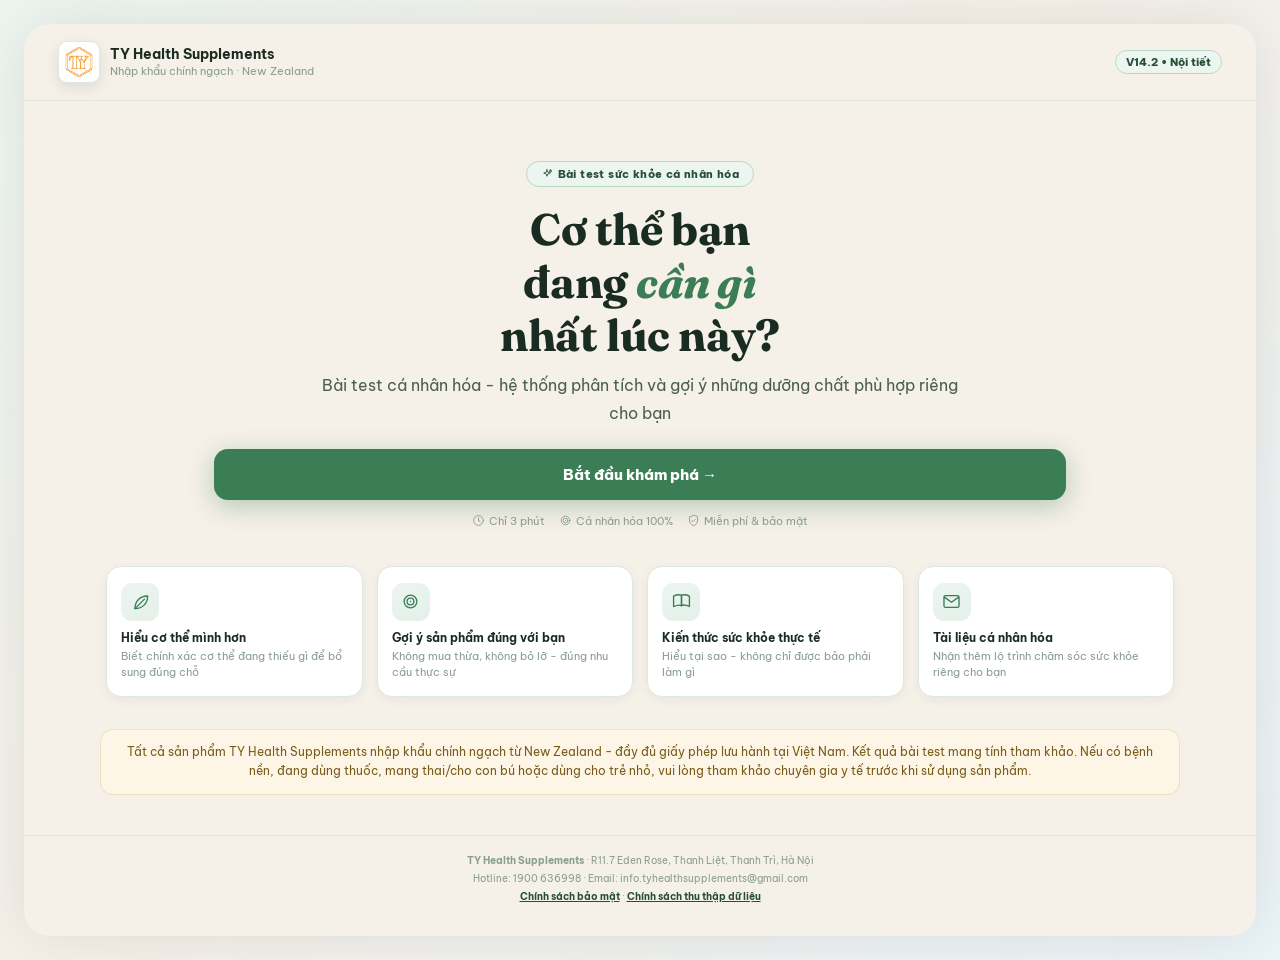
==== commit 30f03785: "privacy_update" ====
--- a/index.html
+++ b/index.html
@@ -17,7 +17,7 @@
   <meta name="theme-color" content="#2d5a3d">
   <meta name="format-detection" content="telephone=no">
   <meta name="viewport" content="width=device-width, initial-scale=1.0, viewport-fit=cover">
-  <title>Kiểm Tra Sức Khỏe — TY Health Supplements</title>
+  <title>Kiểm Tra Sức Khỏe - TY Health Supplements</title>
   <meta name="description" content="Bài kiểm tra sức khỏe cá nhân hóa từ TY Health Supplements.">
   <link rel="icon" type="image/png" href="img/favicon.png">
   <link rel="apple-touch-icon" href="img/logo.png">
@@ -28,10 +28,10 @@
     rel="stylesheet">
   <!-- Open Graph (Facebook, Zalo, Messenger...) -->
   <meta property="og:type" content="website">
-  <meta property="og:site_name" content="TY Health">
-  <meta property="og:title" content="Kiểm Tra Sức Khỏe Cá Nhân Hóa — TY Health Supplements">
+  <meta property="og:site_name" content="TY Health Supplements">
+  <meta property="og:title" content="Kiểm Tra Sức Khỏe Cá Nhân Hóa - TY Health Supplements">
   <meta property="og:description"
-    content="Bài test 3 phút giúp bạn biết cơ thể đang cần bổ sung gì — cá nhân hóa 100%, hoàn toàn miễn phí.">
+    content="Bài test 3 phút giúp bạn biết cơ thể đang cần bổ sung gì - cá nhân hóa 100%, hoàn toàn miễn phí.">
   <meta property="og:image" content="https://bai-test-suc-khoe.netlify.app/img/og-cover.jpg">
   <meta property="og:image:width" content="1200">
   <meta property="og:image:height" content="630">
@@ -40,9 +40,9 @@
 
   <!-- Twitter / X Card -->
   <meta name="twitter:card" content="summary_large_image">
-  <meta name="twitter:title" content="Kiểm Tra Sức Khỏe Cá Nhân Hóa — TY Health Supplements">
+  <meta name="twitter:title" content="Kiểm Tra Sức Khỏe Cá Nhân Hóa - TY Health Supplements">
   <meta name="twitter:description"
-    content="Bài test 3 phút giúp bạn biết cơ thể đang cần bổ sung gì — cá nhân hóa 100%, hoàn toàn miễn phí.">
+    content="Bài test 3 phút giúp bạn biết cơ thể đang cần bổ sung gì - cá nhân hóa 100%, hoàn toàn miễn phí.">
   <meta name="twitter:image" content="https://bai-test-suc-khoe.netlify.app/img/og-cover.jpg">
   <link rel="icon" type="image/png" href="img/favicon.png">
   <link rel="apple-touch-icon" href="img/logo.png">
@@ -381,6 +381,20 @@
       line-height: 1.65;
       text-align: center;
     }
+    .biz-footer {
+      padding: 16px 20px 30px;
+      text-align: center;
+      font-size: 10px;
+      color: var(--ts);
+      line-height: 1.8;
+      border-top: 1px solid var(--bd);
+      margin-top: 4px;
+    }
+    .biz-footer a {
+      color: var(--gd);
+      font-weight: 700;
+      text-decoration: underline;
+    }
 
     /* ───────────────────────────────
    QUIZ
@@ -617,7 +631,7 @@
       line-height: 1.4;
     }
 
-    /* ── HINT BOX — bold & eye-catching ── */
+    /* ── HINT BOX - bold & eye-catching ── */
     .hint {
       margin-top: 13px;
       background: linear-gradient(135deg, #e8f4ec, #fdf5e6);
@@ -663,7 +677,7 @@
       padding: 0 2px;
     }
 
-    /* next button — inline, right-aligned under last answer */
+    /* next button - inline, right-aligned under last answer */
     .next-wrap {
       display: flex;
       justify-content: flex-end;
@@ -1342,6 +1356,46 @@
     .fr.shake {
       animation: shakeF .35s;
     }
+    .consent-wrap {
+      margin-bottom: 14px;
+    }
+    .consent-wrap.shake {
+      animation: shakeF .35s;
+    }
+    .consent {
+      display: flex;
+      align-items: flex-start;
+      gap: 9px;
+      cursor: pointer;
+    }
+    .consent input[type="checkbox"] {
+      width: 18px;
+      height: 18px;
+      flex-shrink: 0;
+      margin-top: 1px;
+      accent-color: var(--g);
+      cursor: pointer;
+    }
+    .consent span {
+      font-size: 11px;
+      color: var(--tm);
+      line-height: 1.55;
+    }
+    .consent span a {
+      color: var(--gd);
+      font-weight: 700;
+      text-decoration: underline;
+    }
+    .consent-wrap.invalid .consent span {
+      color: #c0563a;
+    }
+    .consent-wrap .fr-err {
+      margin-left: 27px;
+      margin-top: 4px;
+    }
+    .consent-wrap.invalid .fr-err {
+      display: block;
+    }
 
     .fr2 {
       display: grid;
@@ -1916,14 +1970,14 @@
 
 <body>
   <div class="page-loader" id="page-loader" role="status" aria-label="Đang tải nội dung">
-    <div class="loader-content"><img class="loader-logo" src="img/logo.png" alt="TY Health">
+    <div class="loader-content"><img class="loader-logo" src="img/logo.png" alt="TY Health Supplements">
       <div class="loader-ring"></div><span>Đang chuẩn bị bài kiểm tra</span>
     </div>
   </div>
   <div id="app">
     <!-- HEADER -->
     <header class="hdr">
-      <div class="hdr-logo" onclick="goHome()" title="Về trang chủ"><img src="img/logo.png" alt="TY Health"></div>
+      <div class="hdr-logo" onclick="goHome()" title="Về trang chủ"><img src="img/logo.png" alt="TY Health Supplements"></div>
       <div class="hdr-info">
         <h1>TY Health Supplements</h1>
         <p>Nhập khẩu chính ngạch · New Zealand</p>
@@ -1936,7 +1990,7 @@
         <div class="home-tag"><span class="ico" data-icon="sparkle" data-size="12"></span> Bài test sức khỏe cá nhân hóa
         </div>
         <h2 class="home-h">Cơ thể bạn<br>đang <em>cần gì</em><br>nhất lúc này?</h2>
-        <p class="home-p">Bài test cá nhân hóa — hệ thống phân tích và gợi ý những dưỡng chất phù hợp riêng cho bạn</p>
+        <p class="home-p">Bài test cá nhân hóa - hệ thống phân tích và gợi ý những dưỡng chất phù hợp riêng cho bạn</p>
         <button class="cta" onclick="show('s-quiz'); renderQ()">Bắt đầu khám phá →</button>
         <div class="home-meta">
           <span><span class="ico" data-icon="clock" data-size="13"></span> Chỉ 3 phút</span>
@@ -1953,12 +2007,12 @@
         <div class="bc">
           <div class="bc-i"><span class="ico" data-icon="target" data-size="19"></span></div>
           <h4>Gợi ý sản phẩm đúng với bạn</h4>
-          <p>Không mua thừa, không bỏ lỡ — đúng nhu cầu thực sự</p>
+          <p>Không mua thừa, không bỏ lỡ - đúng nhu cầu thực sự</p>
         </div>
         <div class="bc">
           <div class="bc-i"><span class="ico" data-icon="book" data-size="19"></span></div>
           <h4>Kiến thức sức khỏe thực tế</h4>
-          <p>Hiểu tại sao — không chỉ được bảo phải làm gì</p>
+          <p>Hiểu tại sao - không chỉ được bảo phải làm gì</p>
         </div>
         <div class="bc">
           <div class="bc-i"><span class="ico" data-icon="mail" data-size="19"></span></div>
@@ -1967,10 +2021,15 @@
         </div>
       </div>
       <div class="trust">
-        Tất cả sản phẩm TY Health Supplements nhập khẩu chính ngạch từ New Zealand — đầy đủ giấy phép lưu hành tại Việt
+        Tất cả sản phẩm TY Health Supplements nhập khẩu chính ngạch từ New Zealand - đầy đủ giấy phép lưu hành tại Việt
         Nam.
         Kết quả bài test mang tính tham khảo. Nếu có bệnh nền, đang dùng thuốc, mang thai/cho con bú hoặc dùng cho trẻ
         nhỏ, vui lòng tham khảo chuyên gia y tế trước khi sử dụng sản phẩm.
+      </div>
+      <div class="biz-footer">
+        <p><strong>TY Health Supplements</strong> · R11.7 Eden Rose, Thanh Liệt, Thanh Trì, Hà Nội</p>
+        <p>Hotline: 1900 636998 · Email: info.tyhealthsupplements@gmail.com</p>
+        <p><a href="privacy-policy.html" target="_blank" rel="noopener">Chính sách bảo mật</a> · <a href="data-collection-policy.html" target="_blank" rel="noopener">Chính sách thu thập dữ liệu</a></p>
       </div>
     </div>
     <!-- QUIZ -->
@@ -2025,10 +2084,10 @@
   </div><!-- /#app -->
   <script>
     const FORM_ENDPOINT = "https://script.google.com/macros/s/AKfycbySkvwpua601TZobxy6W0IyyIgAwaK1XPuvlbh0yskJ0HtZoGr2ToHShSK0yJfm2-5g/exec"; // Google Apps Script Web App /exec
-    console.log("TY Health Check — V14.2 Female Hormone Product Logic");
+    console.log("TY Health Check - V14.2 Female Hormone Product Logic");
 
     // ══════════════════════════════════════════════════════
-    // 0) ICON SYSTEM — bộ icon line-art tối giản, dùng thay emoji
+    // 0) ICON SYSTEM - bộ icon line-art tối giản, dùng thay emoji
     // ══════════════════════════════════════════════════════
     const ICONS = {
       leaf: '<path d="M5 21c0-9.5 6.5-16 16-16 0 9.5-6.5 16-16 16z"/><path d="M5 21C9 17 13 13 17 9"/>',
@@ -2083,11 +2142,11 @@
       sub: 'Mỗi nhóm tuổi và giới tính có nhu cầu chăm sóc sức khỏe rất khác nhau.',
       key: 'profile',
       opts: [
-        { text: 'Nữ giới — đang trong độ tuổi sinh sản (18–40)', sub: 'Năng lượng, chu kỳ, da tóc, tiêu hóa và stress', val: 'f_young' },
-        { text: 'Nữ giới — từ 40 tuổi trở lên', sub: 'Tiền mãn kinh, xương khớp, chuyển hóa, giấc ngủ và da', val: 'f_mid' },
-        { text: 'Nam giới — đang trong độ tuổi sung sức (18–40)', sub: 'Năng lượng, cơ bắp, stress, phục hồi và thói quen sinh hoạt', val: 'm_young' },
-        { text: 'Nam giới — từ 40 tuổi trở lên', sub: 'Phong độ, chuyển hóa, xương khớp, giấc ngủ và sức bền', val: 'm_mid' },
-        { text: 'Phụ huynh — đang chăm sóc cho con', sub: 'Dinh dưỡng, đề kháng, học tập, vận động và phát triển theo lứa tuổi', val: 'parent' }
+        { text: 'Nữ giới - đang trong độ tuổi sinh sản (18–40)', sub: 'Năng lượng, chu kỳ, da tóc, tiêu hóa và stress', val: 'f_young' },
+        { text: 'Nữ giới - từ 40 tuổi trở lên', sub: 'Tiền mãn kinh, xương khớp, chuyển hóa, giấc ngủ và da', val: 'f_mid' },
+        { text: 'Nam giới - đang trong độ tuổi sung sức (18–40)', sub: 'Năng lượng, cơ bắp, stress, phục hồi và thói quen sinh hoạt', val: 'm_young' },
+        { text: 'Nam giới - từ 40 tuổi trở lên', sub: 'Phong độ, chuyển hóa, xương khớp, giấc ngủ và sức bền', val: 'm_mid' },
+        { text: 'Phụ huynh - đang chăm sóc cho con', sub: 'Dinh dưỡng, đề kháng, học tập, vận động và phát triển theo lứa tuổi', val: 'parent' }
       ]
     };
 
@@ -2099,8 +2158,8 @@
       hint: 'Với trẻ em, đặc biệt trẻ dưới 2 tuổi hoặc trẻ có bệnh nền/đang dùng thuốc, phụ huynh nên tham khảo chuyên gia y tế trước khi sử dụng sản phẩm bổ sung.',
       opts: [
         { text: 'Dưới 2 tuổi', sub: 'Cần tư vấn chuyên gia y tế trước khi dùng sản phẩm bổ sung', val: 'under2' },
-        { text: 'Từ 2–5 tuổi', sub: 'Ăn uống, tiêu hóa, đề kháng, ngủ và vận động nhẹ', val: '2_5' },
-        { text: 'Từ 6–12 tuổi', sub: 'Tuổi học đường: bữa sáng, học tập, màn hình, vận động, xương/chiều cao', val: '6_12' },
+        { text: 'Từ 2-5 tuổi', sub: 'Ăn uống, tiêu hóa, đề kháng, ngủ và vận động nhẹ', val: '2_5' },
+        { text: 'Từ 6-12 tuổi', sub: 'Tuổi học đường: bữa sáng, học tập, màn hình, vận động, xương/chiều cao', val: '6_12' },
         { text: 'Từ 13 tuổi trở lên', sub: 'Tuổi dậy thì: ngủ muộn, áp lực học, năng lượng, xương và tâm lý', val: '13_plus' }
       ]
     };
@@ -3645,7 +3704,7 @@
         const subject = isChildOlder ? 'con' : 'bé';
         const ageText = answers.child_age === '13_plus' ? 'tuổi teen' : answers.child_age === '6_12' ? 'tuổi học đường' : answers.child_age === '2_5' ? 'giai đoạn mầm non' : 'nhóm dưới 2 tuổi';
         const map = {
-          high: { badge: `Nền tảng của ${subject} khá tốt`, cls: 'bg-g', ring: '#3d9e68', title: `${subject[0].toUpperCase() + subject.slice(1)} đang có nền tảng chăm sóc tương đối ổn`, sub: `Kết quả nổi bật nhất liên quan đến ${primaryLabel.toLowerCase()}. Ở ${ageText}, phụ huynh nên duy trì ăn — ngủ — vận động đều và chỉ bổ sung khi phù hợp độ tuổi.`, enc: { icon: 'medal', h: 'Duy trì tốt và tối ưu từng bước', p: `Với ${subject}, thay đổi nhỏ nhưng đều đặn thường hiệu quả hơn việc dùng nhiều sản phẩm cùng lúc.` } },
+          high: { badge: `Nền tảng của ${subject} khá tốt`, cls: 'bg-g', ring: '#3d9e68', title: `${subject[0].toUpperCase() + subject.slice(1)} đang có nền tảng chăm sóc tương đối ổn`, sub: `Kết quả nổi bật nhất liên quan đến ${primaryLabel.toLowerCase()}. Ở ${ageText}, phụ huynh nên duy trì ăn - ngủ - vận động đều và chỉ bổ sung khi phù hợp độ tuổi.`, enc: { icon: 'medal', h: 'Duy trì tốt và tối ưu từng bước', p: `Với ${subject}, thay đổi nhỏ nhưng đều đặn thường hiệu quả hơn việc dùng nhiều sản phẩm cùng lúc.` } },
           mid: { badge: `Có điểm nên chú ý ở ${ageText}`, cls: 'bg-y', ring: '#d4a843', title: `${subject[0].toUpperCase() + subject.slice(1)} có một vài tín hiệu nên được điều chỉnh sớm`, sub: `Nhóm ưu tiên hiện tại là ${primaryLabel.toLowerCase()}. Đây là lúc phù hợp để chỉnh thói quen trước khi vấn đề kéo dài.`, enc: { icon: 'bolt', h: 'Chọn một việc dễ làm trong 7 ngày', p: `Phụ huynh nên bắt đầu từ 1 mục tiêu chính cho ${subject}: ngủ, ăn uống, vận động, đề kháng hoặc tiêu hóa.` } },
           low: { badge: `Nên theo dõi kỹ hơn`, cls: 'bg-o', ring: '#e07060', title: `${subject[0].toUpperCase() + subject.slice(1)} có nhiều tín hiệu cần được quan tâm`, sub: `Kết quả không phải chẩn đoán. Nếu dấu hiệu kéo dài hoặc ảnh hưởng sinh hoạt, phụ huynh nên tham khảo chuyên gia y tế.`, enc: { icon: 'leaf', h: 'Ưu tiên an toàn và nền tảng trước', p: `Sản phẩm bổ sung chỉ là phần hỗ trợ. Nền tảng vẫn là bữa ăn, giấc ngủ, vận động, vệ sinh và theo dõi y tế khi cần.` } }
         };
@@ -3654,7 +3713,7 @@
 
       const pronoun = profile === 'f_mid' ? 'chị' : profile === 'm_young' || profile === 'm_mid' ? 'anh' : 'bạn';
       const map = {
-        high: { badge: 'Nền tảng sức khỏe khá tốt', cls: 'bg-g', ring: '#3d9e68', title: `Nền tảng của ${pronoun} đang khá ổn`, sub: `Nhóm cần duy trì và tối ưu thêm là ${primaryLabel.toLowerCase()}. Một vài điều chỉnh nhỏ có thể giúp ${pronoun} giữ phong độ tốt hơn.`, enc: { icon: 'medal', h: 'Duy trì tốt — tối ưu đúng điểm', p: 'Không cần thay đổi quá nhiều cùng lúc. Hãy chọn một việc nhỏ nhưng làm đều trong 7 ngày.' } },
+        high: { badge: 'Nền tảng sức khỏe khá tốt', cls: 'bg-g', ring: '#3d9e68', title: `Nền tảng của ${pronoun} đang khá ổn`, sub: `Nhóm cần duy trì và tối ưu thêm là ${primaryLabel.toLowerCase()}. Một vài điều chỉnh nhỏ có thể giúp ${pronoun} giữ phong độ tốt hơn.`, enc: { icon: 'medal', h: 'Duy trì tốt - tối ưu đúng điểm', p: 'Không cần thay đổi quá nhiều cùng lúc. Hãy chọn một việc nhỏ nhưng làm đều trong 7 ngày.' } },
         mid: { badge: 'Có tín hiệu nên chú ý', cls: 'bg-y', ring: '#d4a843', title: `Cơ thể của ${pronoun} đang gửi một vài tín hiệu đáng chú ý`, sub: `Vấn đề nổi bật nhất là ${primaryLabel.toLowerCase()}. Đây là thời điểm phù hợp để điều chỉnh trước khi ảnh hưởng nhiều hơn.`, enc: { icon: 'bolt', h: 'Bắt đầu từ thay đổi dễ làm nhất', p: 'Chọn một mục tiêu chính, theo dõi 7 ngày và chỉ dùng sản phẩm bổ sung như phần hỗ trợ.' } },
         low: { badge: 'Cần được quan tâm kỹ hơn', cls: 'bg-o', ring: '#e07060', title: `${pronoun[0].toUpperCase() + pronoun.slice(1)} nên ưu tiên chăm sóc nền tảng sớm`, sub: `Có nhiều tín hiệu cùng xuất hiện, đặc biệt ở nhóm ${primaryLabel.toLowerCase()}. Nếu triệu chứng kéo dài hoặc ảnh hưởng sinh hoạt, nên tham khảo chuyên gia.`, enc: { icon: 'leaf', h: 'Ưu tiên phục hồi và an toàn', p: 'Đừng bắt đầu bằng quá nhiều sản phẩm. Hãy chỉnh ngủ, ăn uống, vận động và theo dõi phản ứng cơ thể trước.' } }
       };
@@ -3998,12 +4057,12 @@
         return;
       }
 
-      const text = "Mình vừa làm bài test sức khỏe cá nhân hóa của TY Health. Bạn thử làm để xem cơ thể đang cần ưu tiên điều gì nhé:";
+      const text = "Mình vừa làm bài test sức khỏe cá nhân hóa của TY Health Supplements. Bạn thử làm để xem cơ thể đang cần ưu tiên điều gì nhé:";
 
       // Chỉ dùng native share khi ở môi trường HTTPS thật và trình duyệt hỗ trợ.
       if (navigator.share && window.isSecureContext) {
         navigator.share({
-          title: "Bài test sức khỏe cá nhân hóa — TY Health",
+          title: "Bài test sức khỏe cá nhân hóa - TY Health Supplements",
           text,
           url: link
         }).catch(() => {
@@ -4092,7 +4151,7 @@
       body += `<div class="lead">
     <div class="lead-hdr">
       <h3>${isParent ? `Nhận lộ trình chăm sóc phù hợp cho ${childWord}` : 'Nhận lộ trình sức khỏe cá nhân hóa'}</h3>
-      <p>${isParent ? `Nếu phụ huynh muốn TY gửi thêm kiến thức, gợi ý chăm sóc và lộ trình tham khảo phù hợp với kết quả của ${childWord}, hãy điền thông tin bên dưới.` : 'Nếu bạn muốn chúng tôi gửi thêm kiến thức, thực đơn và lộ trình bổ sung dưỡng chất được thiết kế riêng cho kết quả của bạn — hoàn toàn miễn phí — hãy điền thông tin bên dưới.'}</p>
+      <p>${isParent ? `Nếu phụ huynh muốn TY gửi thêm kiến thức, gợi ý chăm sóc và lộ trình tham khảo phù hợp với kết quả của ${childWord}, hãy điền thông tin bên dưới.` : 'Nếu bạn muốn chúng tôi gửi thêm kiến thức, thực đơn và lộ trình bổ sung dưỡng chất được thiết kế riêng cho kết quả của bạn - hoàn toàn miễn phí - hãy điền thông tin bên dưới.'}</p>
     </div>
     <div class="lead-body">
       <div class="fr"><label>Họ và tên *</label><input type="text" id="f-name" data-rule="required" onblur="validateField(this)" placeholder="Ví dụ: Nguyễn Thị Lan"/><div class="fr-err">Vui lòng nhập họ và tên.</div></div>
@@ -4102,11 +4161,23 @@
       </div>
       <div class="fr"><label>Số điện thoại *</label><input type="tel" id="f-phone" data-rule="phone" onblur="validateField(this)" placeholder="0912 345 678"/><div class="fr-err">Số điện thoại chưa hợp lệ.</div></div>
       <div class="fr"><label>Email</label><input type="email" id="f-email" data-rule="email" onblur="validateField(this)" placeholder="email@gmail.com"/><div class="fr-err">Email chưa đúng định dạng.</div></div>
+      <div class="consent-wrap" id="consent-wrap">
+        <label class="consent">
+          <input type="checkbox" id="f-consent" onchange="validateConsent()"/>
+          <span>Tôi đồng ý để TY Health thu thập và sử dụng thông tin trên nhằm mục đích tư vấn sức khỏe cá nhân hóa, theo <a href="privacy-policy.html" target="_blank" rel="noopener">Chính sách bảo mật</a>.</span>
+        </label>
+        <div class="fr-err">Vui lòng đồng ý với Chính sách bảo mật trước khi gửi.</div>
+      </div>
       <p class="priv">${icon('shield', 13)} Thông tin của bạn được bảo mật tuyệt đối. Chúng tôi không spam và không chia sẻ cho bên thứ ba.</p>
       <button class="submit" onclick="submitForm()">${icon('leaf', 15)} Gửi & nhận lộ trình sức khỏe miễn phí</button>
     </div>
   </div>
-  <p class="disc">Kết quả bài test mang tính tham khảo và giáo dục sức khỏe, không thay thế chẩn đoán y tế chuyên nghiệp. Nếu có bệnh nền, đang dùng thuốc, mang thai/cho con bú hoặc dùng cho trẻ nhỏ, vui lòng tham khảo chuyên gia y tế trước khi sử dụng sản phẩm.<br>TY Health Supplements — Nhập khẩu chính ngạch từ New Zealand.</p>`;
+  <p class="disc">Kết quả bài test mang tính tham khảo và giáo dục sức khỏe, không thay thế chẩn đoán y tế chuyên nghiệp. Nếu có bệnh nền, đang dùng thuốc, mang thai/cho con bú hoặc dùng cho trẻ nhỏ, vui lòng tham khảo chuyên gia y tế trước khi sử dụng sản phẩm.<br>TY Health Supplements - Nhập khẩu chính ngạch từ New Zealand.</p>
+  <div class="biz-footer">
+    <p><strong>TY Health Supplements</strong> - R11.7 Eden Rose, Thanh Liệt, Thanh Trì, Hà Nội</p>
+    <p>Hotline: 1900 636998 · Email: info.tyhealthsupplements@gmail.com</p>
+    <p><a href="privacy-policy.html" target="_blank" rel="noopener">Chính sách bảo mật</a> · <a href="data-collection-policy.html" target="_blank" rel="noopener">Chính sách thu thập dữ liệu</a></p>
+  </div>`;
 
       document.getElementById('r-body').innerHTML = body;
     }
@@ -4143,16 +4214,25 @@
       return ok;
     }
 
+    function validateConsent() {
+      const cb = document.getElementById('f-consent');
+      const wrap = document.getElementById('consent-wrap');
+      const ok = cb.checked;
+      wrap.classList.toggle('invalid', !ok);
+      return ok;
+    }
+
     async function submitForm() {
       const fields = ['f-name', 'f-dob', 'f-gender', 'f-phone', 'f-email'].map(id => document.getElementById(id));
-      const results = fields.map(el => [el, validateField(el)]);
-      const firstInvalid = results.find(([, ok]) => !ok);
+      const results = fields.map(el => ({ wrap: el.closest('.fr'), ok: validateField(el), focusable: el }));
+      results.push({ wrap: document.getElementById('consent-wrap'), ok: validateConsent(), focusable: null });
+
+      const firstInvalid = results.find(r => !r.ok);
       if (firstInvalid) {
-        const wrap = firstInvalid[0].closest('.fr');
-        wrap.classList.add('shake');
-        setTimeout(() => wrap.classList.remove('shake'), 400);
-        wrap.scrollIntoView({ behavior: 'smooth', block: 'center' });
-        firstInvalid[0].focus();
+        firstInvalid.wrap.classList.add('shake');
+        setTimeout(() => firstInvalid.wrap.classList.remove('shake'), 400);
+        firstInvalid.wrap.scrollIntoView({ behavior: 'smooth', block: 'center' });
+        if (firstInvalid.focusable) firstInvalid.focusable.focus();
         return;
       }
 
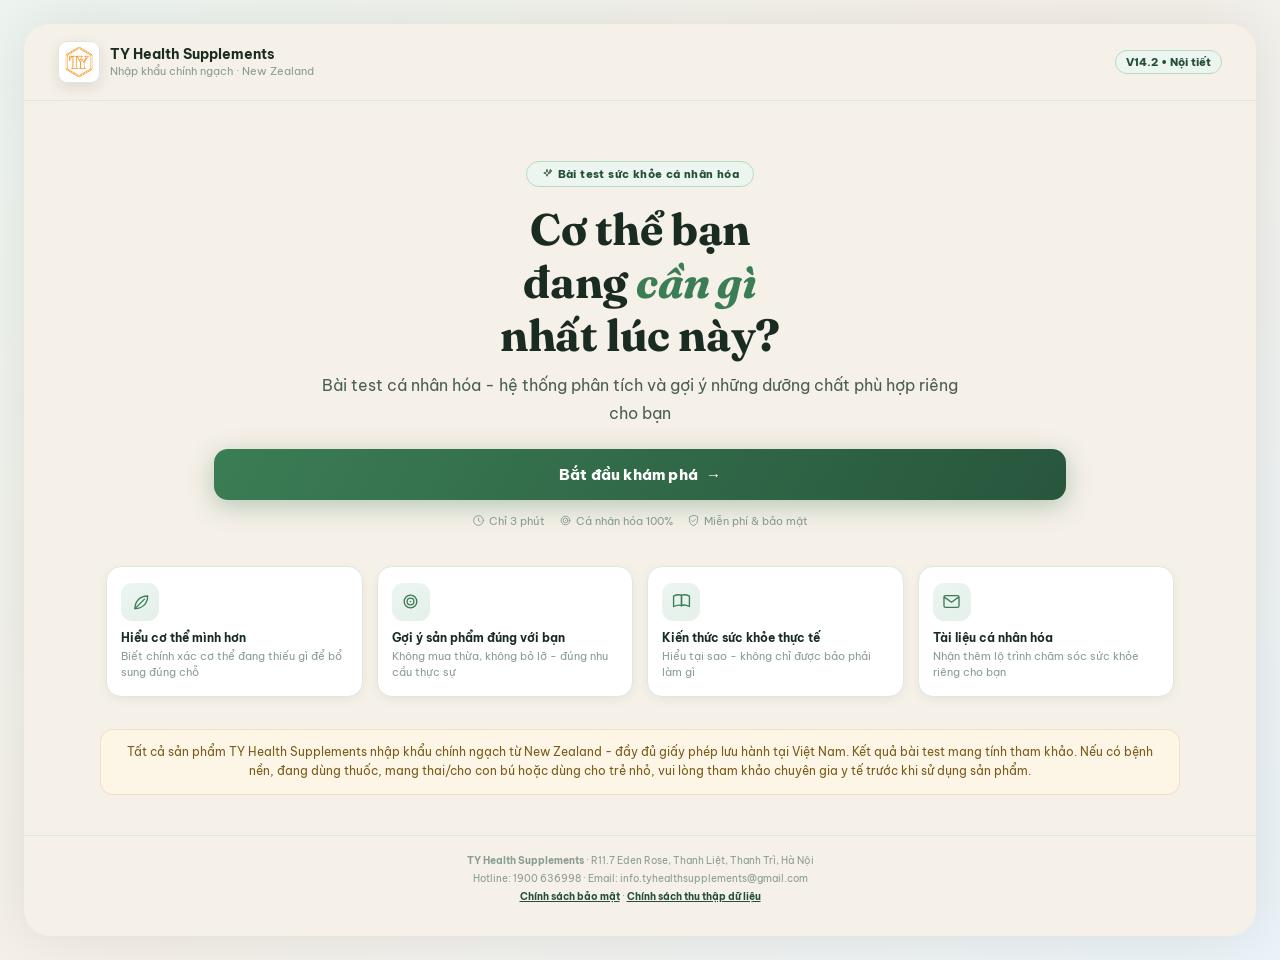
==== commit 17faa811: "CTA_Effect" ====
--- a/index.html
+++ b/index.html
@@ -292,20 +292,59 @@
     }
 
     .cta {
+      position: relative;
+      overflow: hidden;
       width: 100%;
       padding: 16px;
-      background: var(--g);
+      background: linear-gradient(120deg, var(--g) 0%, var(--gd) 55%, var(--g) 100%);
+      background-size: 220% 100%;
+      background-position: 0% 0%;
       color: #fff;
       border-radius: 14px;
       font-size: 15px;
       font-weight: 800;
+      letter-spacing: .2px;
+      display: flex;
+      align-items: center;
+      justify-content: center;
+      gap: 8px;
       box-shadow: 0 6px 24px rgba(59, 125, 85, .35);
-      transition: .2s;
+      transition: transform .4s cubic-bezier(.16,1,.3,1), box-shadow .4s cubic-bezier(.16,1,.3,1), background-position .7s ease;
+    }
+
+    .cta::before {
+      content: '';
+      position: absolute;
+      top: 0; left: -75%;
+      width: 45%; height: 100%;
+      background: linear-gradient(115deg, transparent, rgba(255,255,255,.4), transparent);
+      transform: skewX(-22deg);
+      transition: left .85s cubic-bezier(.16,1,.3,1);
+      pointer-events: none;
+    }
+
+    .cta-arrow {
+      display: inline-block;
+      transition: transform .4s cubic-bezier(.16,1,.3,1);
+    }
+
+    @media (hover: hover) and (pointer: fine) {
+      .cta:hover {
+        transform: translateY(-3px);
+        background-position: 100% 0%;
+        box-shadow: 0 16px 38px -4px rgba(59, 125, 85, .5), 0 6px 18px -2px rgba(196, 150, 64, .3), 0 0 0 1px rgba(196, 150, 64, .25);
+      }
+      .cta:hover::before {
+        left: 130%;
+      }
+      .cta:hover .cta-arrow {
+        transform: translateX(6px);
+      }
     }
 
     .cta:active {
       transform: scale(.98);
-      opacity: .9;
+      opacity: .92;
     }
 
     .home-meta {
@@ -1991,7 +2030,7 @@
         </div>
         <h2 class="home-h">Cơ thể bạn<br>đang <em>cần gì</em><br>nhất lúc này?</h2>
         <p class="home-p">Bài test cá nhân hóa - hệ thống phân tích và gợi ý những dưỡng chất phù hợp riêng cho bạn</p>
-        <button class="cta" onclick="show('s-quiz'); renderQ()">Bắt đầu khám phá →</button>
+        <button class="cta" onclick="show('s-quiz'); renderQ()"><span class="cta-label">Bắt đầu khám phá</span><span class="cta-arrow">→</span></button>
         <div class="home-meta">
           <span><span class="ico" data-icon="clock" data-size="13"></span> Chỉ 3 phút</span>
           <span><span class="ico" data-icon="target" data-size="13"></span> Cá nhân hóa 100%</span>
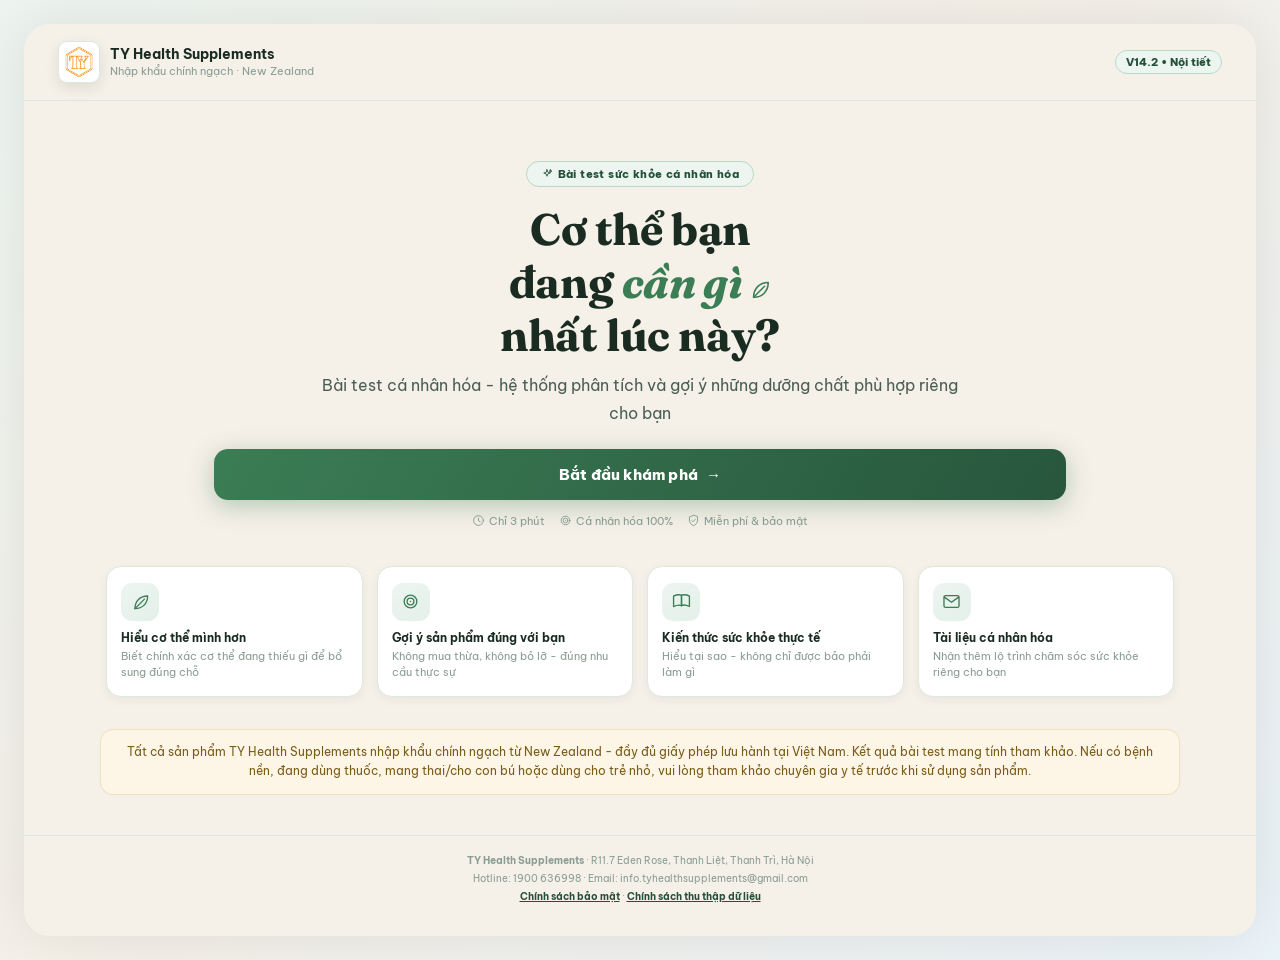
==== commit a63f8457: "final" ====
--- a/index.html
+++ b/index.html
@@ -284,6 +284,27 @@
       color: var(--g);
     }
 
+    .grow-ico {
+      color: var(--g);
+      margin-left: 7px;
+      vertical-align: -2px;
+      transform-origin: bottom center;
+      animation:
+        leafPop .6s cubic-bezier(.34,1.56,.64,1) .35s both,
+        leafSway 3.2s ease-in-out 1.1s infinite;
+    }
+
+    @keyframes leafPop {
+      0% { transform: scale(0) rotate(-20deg); opacity: 0; }
+      60% { transform: scale(1.18) rotate(10deg); opacity: 1; }
+      100% { transform: scale(1) rotate(0deg); }
+    }
+
+    @keyframes leafSway {
+      0%, 100% { transform: rotate(-7deg); }
+      50% { transform: rotate(7deg); }
+    }
+
     .home-p {
       font-size: 13.5px;
       color: var(--tm);
@@ -2028,7 +2049,7 @@
       <div class="home-hero">
         <div class="home-tag"><span class="ico" data-icon="sparkle" data-size="12"></span> Bài test sức khỏe cá nhân hóa
         </div>
-        <h2 class="home-h">Cơ thể bạn<br>đang <em>cần gì</em><br>nhất lúc này?</h2>
+        <h2 class="home-h">Cơ thể bạn<br>đang <em>cần gì</em><span class="ico grow-ico" data-icon="leaf" data-size="22"></span><br>nhất lúc này?</h2>
         <p class="home-p">Bài test cá nhân hóa - hệ thống phân tích và gợi ý những dưỡng chất phù hợp riêng cho bạn</p>
         <button class="cta" onclick="show('s-quiz'); renderQ()"><span class="cta-label">Bắt đầu khám phá</span><span class="cta-arrow">→</span></button>
         <div class="home-meta">
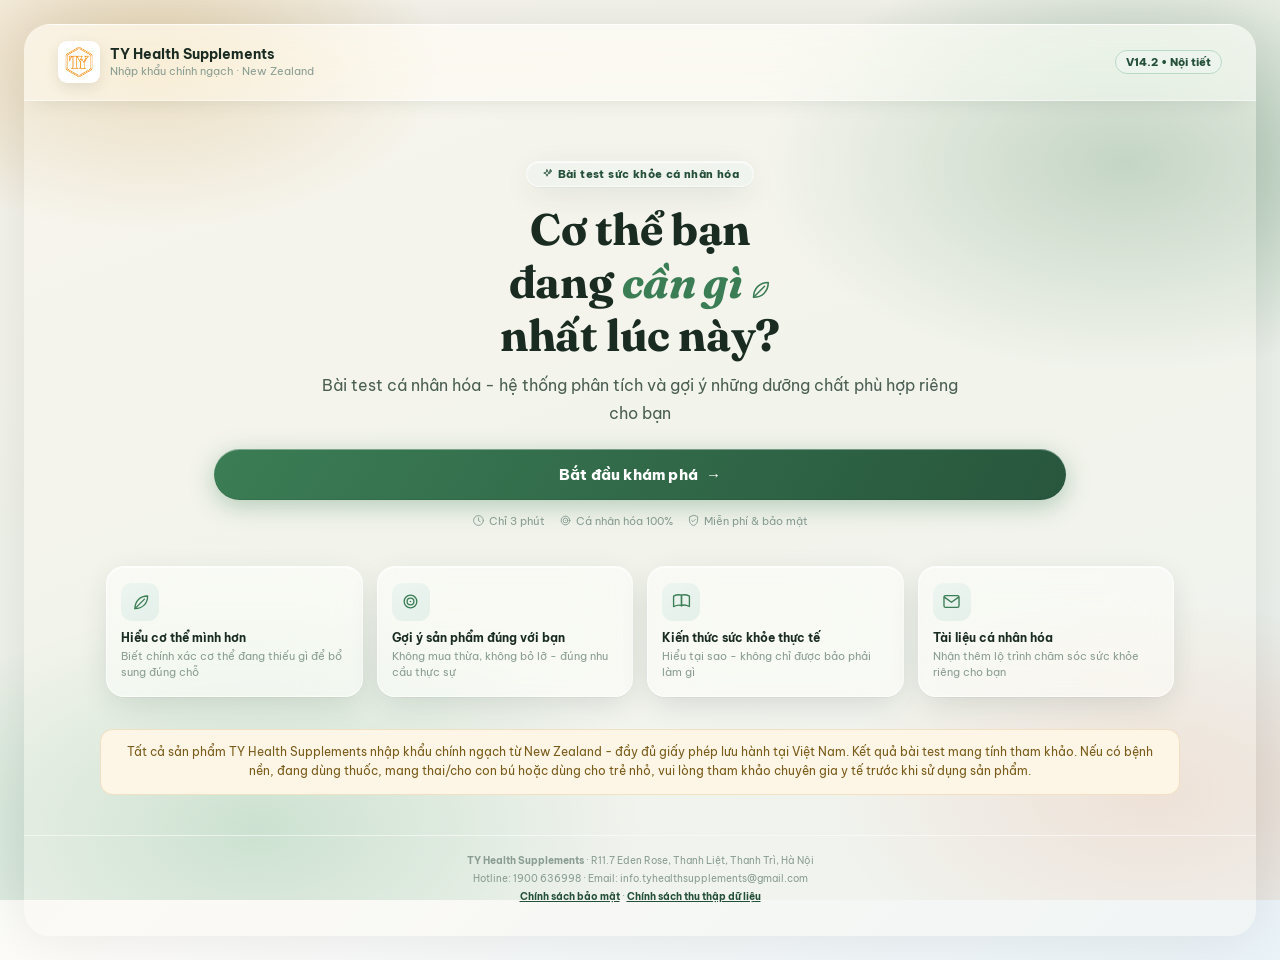
==== commit ac0e746c: "liquid_glass" ====
--- a/index.html
+++ b/index.html
@@ -68,17 +68,20 @@
       /* gold */
       --ap: #fdf5e6;
       /* gold pale */
-      --bg: #f5f0e8;
-      /* warm bg */
-      --wh: #ffffff;
+      --bg: rgba(250, 247, 240, .38);
+      /* warm bg — translucent so the ambient glow reads through */
+      --wh: rgba(255, 255, 255, .5);
+      /* glass surface */
+      --wh-solid: #ffffff;
+      /* opaque white, for text inputs & tiny controls that need full legibility */
       --tx: #1a2c22;
       /* text */
       --tm: #4a5e52;
       /* text mid */
       --ts: #8a9d92;
       /* text soft */
-      --bd: #dde8e1;
-      /* border */
+      --bd: rgba(255, 255, 255, .55);
+      /* glass edge */
       --or: #d9714a;
       /* orange */
       --am: #d4a434;
@@ -86,6 +89,26 @@
       --em: #3d9e68;
       /* emerald */
       --nav: 72px;
+      --glass-blur: blur(28px) saturate(180%);
+      --glass-shadow: 0 8px 32px -6px rgba(20, 51, 36, .16), 0 1px 1px rgba(20, 51, 36, .04), inset 0 1px 0 rgba(255, 255, 255, .75), inset 0 0 0 1px rgba(255, 255, 255, .12);
+    }
+
+    /* ───────────────────────────────
+   AMBIENT GLASS BACKDROP
+   Fixed, blurred colour field the glass panels refract against.
+─────────────────────────────── */
+    body::before {
+      content: "";
+      position: fixed;
+      inset: 0;
+      z-index: -1;
+      background:
+        radial-gradient(38% 30% at 12% 8%, rgba(196, 150, 64, .38), transparent 60%),
+        radial-gradient(46% 38% at 88% 18%, rgba(59, 125, 85, .42), transparent 62%),
+        radial-gradient(50% 42% at 20% 92%, rgba(61, 158, 104, .34), transparent 60%),
+        radial-gradient(42% 36% at 90% 88%, rgba(217, 113, 74, .22), transparent 60%),
+        linear-gradient(160deg, #f8f4ec 0%, #eef2ea 48%, #eaf0ee 100%);
+      background-color: #f2efe6;
     }
 
     /* ───────────────────────────────
@@ -167,10 +190,11 @@
       align-items: center;
       gap: 10px;
       padding: 13px 18px;
-      background: rgba(245, 240, 232, .95);
-      backdrop-filter: blur(16px);
-      -webkit-backdrop-filter: blur(16px);
-      border-bottom: 1px solid var(--bd);
+      background: rgba(255, 255, 255, .45);
+      backdrop-filter: var(--glass-blur);
+      -webkit-backdrop-filter: var(--glass-blur);
+      border-bottom: 1px solid rgba(255, 255, 255, .5);
+      box-shadow: 0 1px 0 rgba(255, 255, 255, .8) inset, 0 6px 24px -12px rgba(20, 51, 36, .18);
       position: sticky;
       top: 0;
       z-index: 300;
@@ -213,7 +237,9 @@
 
     .hdr-pill {
       margin-left: auto;
-      background: var(--gp);
+      background: rgba(237, 245, 241, .55);
+      backdrop-filter: var(--glass-blur);
+      -webkit-backdrop-filter: var(--glass-blur);
       border: 1px solid var(--gm);
       border-radius: 20px;
       padding: 4px 10px;
@@ -259,8 +285,10 @@
       display: inline-flex;
       align-items: center;
       gap: 5px;
-      background: var(--gp);
-      border: 1px solid var(--gm);
+      background: rgba(237, 245, 241, .55);
+      backdrop-filter: var(--glass-blur);
+      -webkit-backdrop-filter: var(--glass-blur);
+      border: 1px solid var(--bd);
       border-radius: 30px;
       padding: 5px 14px;
       margin-bottom: 16px;
@@ -268,6 +296,7 @@
       font-weight: 800;
       color: var(--gd);
       letter-spacing: .4px;
+      box-shadow: var(--glass-shadow);
     }
 
     .home-h {
@@ -321,7 +350,7 @@
       background-size: 220% 100%;
       background-position: 0% 0%;
       color: #fff;
-      border-radius: 14px;
+      border-radius: 999px;
       font-size: 15px;
       font-weight: 800;
       letter-spacing: .2px;
@@ -329,7 +358,7 @@
       align-items: center;
       justify-content: center;
       gap: 8px;
-      box-shadow: 0 6px 24px rgba(59, 125, 85, .35);
+      box-shadow: 0 6px 24px rgba(59, 125, 85, .35), inset 0 1px 0 rgba(255, 255, 255, .35), inset 0 -1px 0 rgba(0, 0, 0, .08);
       transition: transform .4s cubic-bezier(.16,1,.3,1), box-shadow .4s cubic-bezier(.16,1,.3,1), background-position .7s ease;
     }
 
@@ -394,10 +423,12 @@
 
     .bc {
       background: var(--wh);
-      border-radius: 15px;
+      backdrop-filter: var(--glass-blur);
+      -webkit-backdrop-filter: var(--glass-blur);
+      border-radius: 18px;
       padding: 14px 12px;
       border: 1px solid var(--bd);
-      box-shadow: 0 3px 12px -2px rgba(36, 79, 56, .08);
+      box-shadow: var(--glass-shadow);
       transition: .2s;
     }
 
@@ -506,10 +537,12 @@
     /* question card */
     .q-card {
       background: var(--wh);
-      border-radius: 20px;
+      backdrop-filter: var(--glass-blur);
+      -webkit-backdrop-filter: var(--glass-blur);
+      border-radius: 26px;
       padding: 22px 18px;
       border: 1px solid var(--bd);
-      box-shadow: 0 10px 32px -8px rgba(36, 79, 56, .14), 0 2px 8px rgba(36, 79, 56, .06);
+      box-shadow: var(--glass-shadow);
       animation: qIn .38s cubic-bezier(.16, 1, .3, 1);
     }
 
@@ -564,12 +597,15 @@
 
     .opt {
       border: 1.5px solid var(--bd);
-      border-radius: 13px;
+      border-radius: 16px;
       padding: 13px 14px;
       display: flex;
       align-items: flex-start;
       gap: 10px;
       background: var(--wh);
+      backdrop-filter: var(--glass-blur);
+      -webkit-backdrop-filter: var(--glass-blur);
+      box-shadow: 0 2px 10px -6px rgba(20, 51, 36, .12), inset 0 1px 0 rgba(255, 255, 255, .7);
       transition: all .15s;
       user-select: none;
       -webkit-user-select: none;
@@ -577,12 +613,13 @@
 
     .opt:active {
       transform: scale(.985);
-      background: var(--gp);
+      background: rgba(237, 245, 241, .65);
     }
 
     .opt.sel {
       border-color: var(--g);
-      background: var(--gp);
+      background: rgba(184, 217, 198, .45);
+      box-shadow: 0 2px 10px -6px rgba(20, 51, 36, .12), inset 0 1px 0 rgba(255, 255, 255, .7);
       animation: optPop .38s cubic-bezier(.34, 1.56, .64, 1), optGlow .55s ease-out;
     }
 
@@ -694,10 +731,13 @@
     /* ── HINT BOX - bold & eye-catching ── */
     .hint {
       margin-top: 13px;
-      background: linear-gradient(135deg, #e8f4ec, #fdf5e6);
-      border-radius: 12px;
+      background: rgba(255, 255, 255, .45);
+      backdrop-filter: var(--glass-blur);
+      -webkit-backdrop-filter: var(--glass-blur);
+      border-radius: 16px;
       padding: 0;
-      border: 1.5px solid var(--gm);
+      border: 1.5px solid var(--bd);
+      box-shadow: var(--glass-shadow);
       overflow: hidden;
     }
 
@@ -779,25 +819,28 @@
       width: 100%;
       max-width: 430px;
       z-index: 300;
-      background: rgba(245, 240, 232, .97);
-      backdrop-filter: blur(16px);
-      -webkit-backdrop-filter: blur(16px);
-      border-top: 1px solid var(--bd);
+      background: rgba(255, 255, 255, .45);
+      backdrop-filter: var(--glass-blur);
+      -webkit-backdrop-filter: var(--glass-blur);
+      border-top: 1px solid rgba(255, 255, 255, .5);
       padding: 10px 16px;
       padding-bottom: calc(10px + env(safe-area-inset-bottom, 0px));
       display: flex;
       gap: 9px;
       align-items: center;
-      box-shadow: 0 -3px 16px rgba(0, 0, 0, .06);
+      box-shadow: 0 1px 0 rgba(255, 255, 255, .8) inset, 0 -6px 24px -12px rgba(20, 51, 36, .18);
     }
 
     .nav-back {
       width: 50px;
       height: 50px;
       flex-shrink: 0;
-      border-radius: 13px;
+      border-radius: 16px;
       border: 1.5px solid var(--bd);
       background: var(--wh);
+      backdrop-filter: var(--glass-blur);
+      -webkit-backdrop-filter: var(--glass-blur);
+      box-shadow: var(--glass-shadow);
       display: flex;
       align-items: center;
       justify-content: center;
@@ -842,7 +885,9 @@
    RESULT HERO
 ─────────────────────────────── */
     .r-hero {
-      background: linear-gradient(155deg, var(--gd) 0%, var(--g) 100%);
+      background: linear-gradient(155deg, rgba(36, 79, 56, .82) 0%, rgba(59, 125, 85, .82) 100%);
+      backdrop-filter: blur(20px) saturate(160%);
+      -webkit-backdrop-filter: blur(20px) saturate(160%);
       padding: 28px 22px 48px;
       text-align: center;
       position: relative;
@@ -1015,11 +1060,13 @@
 ─────────────────────────────── */
     .rs {
       background: var(--wh);
-      border-radius: 17px;
+      backdrop-filter: var(--glass-blur);
+      -webkit-backdrop-filter: var(--glass-blur);
+      border-radius: 22px;
       margin-bottom: 11px;
       border: 1px solid var(--bd);
       overflow: hidden;
-      box-shadow: 0 4px 16px -4px rgba(36, 79, 56, .09);
+      box-shadow: var(--glass-shadow);
     }
 
     .rs-hdr {
@@ -1207,11 +1254,14 @@
 
     /* encouragement */
     .enc {
-      background: linear-gradient(135deg, var(--gp), var(--ap));
-      border-radius: 17px;
+      background: linear-gradient(135deg, rgba(237, 245, 241, .6), rgba(253, 245, 230, .6));
+      backdrop-filter: var(--glass-blur);
+      -webkit-backdrop-filter: var(--glass-blur);
+      border-radius: 22px;
       padding: 17px;
       margin-bottom: 11px;
-      border: 1px solid var(--gm);
+      border: 1px solid var(--bd);
+      box-shadow: var(--glass-shadow);
       text-align: center;
     }
 
@@ -1240,13 +1290,45 @@
       line-height: 1.65;
     }
 
+    /* product row: right-side tag + link button per product */
+    .pi-right {
+      display: flex;
+      flex-direction: column;
+      align-items: flex-end;
+      gap: 6px;
+      flex-shrink: 0;
+    }
+
+    .pi-btn {
+      display: inline-flex;
+      align-items: center;
+      justify-content: center;
+      padding: 6px 12px;
+      border-radius: 999px;
+      background: linear-gradient(120deg, var(--g), var(--gd));
+      color: #fff;
+      font-size: 10.5px;
+      font-weight: 800;
+      white-space: nowrap;
+      box-shadow: 0 3px 10px -3px rgba(36, 79, 56, .4), inset 0 1px 0 rgba(255, 255, 255, .35);
+      transition: transform .15s, opacity .15s;
+    }
+
+    .pi-btn:active {
+      transform: scale(.95);
+      opacity: .85;
+    }
+
     /* share */
     .share-blk {
       background: var(--wh);
-      border-radius: 17px;
+      backdrop-filter: var(--glass-blur);
+      -webkit-backdrop-filter: var(--glass-blur);
+      border-radius: 22px;
       margin-bottom: 11px;
       border: 1px solid var(--bd);
       overflow: hidden;
+      box-shadow: var(--glass-shadow);
     }
 
     .share-inner {
@@ -1276,7 +1358,7 @@
 
     .sh {
       padding: 12px 8px;
-      border-radius: 11px;
+      border-radius: 999px;
       font-size: 12.5px;
       font-weight: 800;
       transition: .15s;
@@ -1287,24 +1369,30 @@
     }
 
     .sh-sec {
-      background: var(--gp);
+      background: rgba(237, 245, 241, .55);
+      backdrop-filter: var(--glass-blur);
+      -webkit-backdrop-filter: var(--glass-blur);
       color: var(--gd);
       border: 1.5px solid var(--gm);
     }
 
     .sh-pri {
-      background: var(--g);
+      background: linear-gradient(120deg, var(--g), var(--gd));
       color: #fff;
       border: none;
+      box-shadow: 0 4px 14px -4px rgba(36, 79, 56, .4), inset 0 1px 0 rgba(255, 255, 255, .3);
     }
 
     /* lead form */
     .lead {
       background: var(--wh);
-      border-radius: 17px;
+      backdrop-filter: var(--glass-blur);
+      -webkit-backdrop-filter: var(--glass-blur);
+      border-radius: 22px;
       margin-bottom: 11px;
       border: 1px solid var(--bd);
       overflow: hidden;
+      box-shadow: var(--glass-shadow);
     }
 
     .lead-hdr {
@@ -1349,10 +1437,12 @@
       width: 100%;
       padding: 13px 13px;
       border: 1.5px solid var(--bd);
-      border-radius: 11px;
+      border-radius: 14px;
       font-size: 16px;
       /* prevents iOS zoom */
-      background: var(--bg);
+      background: rgba(255, 255, 255, .78);
+      backdrop-filter: var(--glass-blur);
+      -webkit-backdrop-filter: var(--glass-blur);
       color: var(--tx);
       -webkit-appearance: none;
       transition: border-color .2s, box-shadow .2s, background .2s;
@@ -1362,7 +1452,7 @@
     .fr select:focus {
       outline: none;
       border-color: var(--g);
-      background: var(--wh);
+      background: var(--wh-solid);
       box-shadow: 0 0 0 4px rgba(59, 125, 85, .12);
     }
 
@@ -2144,6 +2234,24 @@
   </div><!-- /#app -->
   <script>
     const FORM_ENDPOINT = "https://script.google.com/macros/s/AKfycbySkvwpua601TZobxy6W0IyyIgAwaK1XPuvlbh0yskJ0HtZoGr2ToHShSK0yJfm2-5g/exec"; // Google Apps Script Web App /exec
+    // TODO: dán link Zalo Mini App tương ứng cho từng sản phẩm vào bên dưới.
+    // Ví dụ: magie: "https://zalo.me/s/xxxxxxxxx/magie"
+    const PRODUCT_URLS = {
+      magie: "https://zmini.app/vBbja9zF6xLu",
+      vitc: "https://zmini.app/Azh4Gmo8xc",
+      zinc: "https://zmini.app/P3RfEBKTVczcT",
+      d3k2: "https://zmini.app/ks0PIchYdiZG",
+      canxi: "https://zmini.app/MCzNpRASwF",
+      joint: "https://zmini.app/aMALLdjmR",
+      moochewsJoint: "https://zmini.app/qhm5jt5nbk8",
+      deerAntler: "https://zmini.app/QKj0dKfLu6",
+      deerPlacenta: "https://zmini.app/N2WXxVRHq2C",
+      his: "https://zmini.app/EcnzTZs1tu6",
+      femme: "https://zmini.app/wXGHUjtyhwMiM",
+      metabolic: "https://zmini.app/AiN5KYFht",
+      colostrum: "https://zmini.app/ewISYgdTv",
+      quercetin: "https://zmini.app/q5tigxeO5"
+    };
     console.log("TY Health Check - V14.2 Female Hormone Product Logic");
 
     // ══════════════════════════════════════════════════════
@@ -3793,15 +3901,15 @@
         ],
         diet: [
           { title: 'Xây lại nền dinh dưỡng', desc: `${subject[0].toUpperCase() + subject.slice(1)} nên bắt đầu bằng bữa sáng/bữa trưa có đạm, thêm 1 phần rau/quả và uống đủ nước.` },
-          { title: 'Nhóm hỗ trợ có thể xem xét', desc: 'Vitamin tổng hợp, B12 hoặc kẽm có thể phù hợp khi ăn uống chưa đa dạng hoặc lịch sinh hoạt quá bận.' }
+          { title: 'Nhóm hỗ trợ có thể xem xét', desc: 'Kẽm hoặc Vitamin C có thể phù hợp khi ăn uống chưa đa dạng hoặc lịch sinh hoạt quá bận.' }
         ],
         hormone_beauty: [
           { title: 'Nội tiết, da tóc và cảm xúc', desc: profile === 'f_mid' ? 'Với phụ nữ tiền mãn kinh, khô da, dễ cáu gắt, ngủ kém hoặc chu kỳ ngắn lại là nhóm tín hiệu nên theo dõi. Hãy ưu tiên ngủ, stress, dinh dưỡng và chăm sóc da từ bên trong.' : 'Da, tóc, chu kỳ và cảm xúc thường liên quan đến ngủ, stress, tiêu hóa và nền vi chất. Hãy theo dõi dấu hiệu trong 2–3 chu kỳ.' },
-          { title: 'Nhóm hỗ trợ có thể xem xét', desc: 'Có thể tham khảo Her Vigour, Hair Vitality, Femme Probio, Selenium hoặc Vitamin C tùy vấn đề chính; nên tư vấn riêng nếu triệu chứng rõ hoặc kéo dài.' }
+          { title: 'Nhóm hỗ trợ có thể xem xét', desc: 'Có thể tham khảo Femme Probio hoặc Vitamin C tùy vấn đề chính; nên tư vấn riêng nếu triệu chứng rõ hoặc kéo dài.' }
         ],
         bone: [
           { title: 'Xương khớp và vận động', desc: `${subject[0].toUpperCase() + subject.slice(1)} nên giảm ngồi lâu, đi bộ/giãn cơ nhẹ hằng ngày và theo dõi mức đau mỏi theo thang 1–10.` },
-          { title: 'Nhóm hỗ trợ có thể xem xét', desc: 'D3K2, Calcium Boost, Magie hoặc Joint Bone Advance có thể được cân nhắc tùy mục tiêu và tình trạng thực tế.' }
+          { title: 'Nhóm hỗ trợ có thể xem xét', desc: 'D3K2, Calcium Boost, Magie hoặc Advanced Joint Support có thể được cân nhắc tùy mục tiêu và tình trạng thực tế.' }
         ],
         immunity: [
           { title: 'Đề kháng thực tế', desc: 'Hãy xem lại ngủ, nước uống, rau/quả, môi trường bụi/lạnh và thói quen thức khuya. Đây là nền trước khi bổ sung.' },
@@ -3809,19 +3917,19 @@
         ],
         digestion: [
           { title: 'Tiêu hóa và hấp thu', desc: 'Bắt đầu bằng nước, chất xơ, ăn chậm hơn và đi bộ nhẹ sau bữa ăn. Nếu rối loạn kéo dài, nên tham khảo chuyên gia.' },
-          { title: 'Nhóm hỗ trợ có thể xem xét', desc: 'Vitamin tổng hợp hoặc Femme Probio có thể phù hợp tùy vấn đề; không nên dùng nhiều sản phẩm khi chưa rõ nguyên nhân.' }
+          { title: 'Nhóm hỗ trợ có thể xem xét', desc: 'Kẽm hoặc Femme Probio có thể phù hợp tùy vấn đề; không nên dùng nhiều sản phẩm khi chưa rõ nguyên nhân.' }
         ],
         metabolism: [
           { title: 'Chuyển hóa và vòng bụng', desc: 'Theo dõi bữa tối, đồ ngọt, rượu bia, vận động và số đo vòng bụng trong 7 ngày. Mục tiêu là ổn định thói quen trước.' },
-          { title: 'Nhóm hỗ trợ có thể xem xét', desc: 'Metabolic Management, Selenium, Magie hoặc vitamin tổng hợp có thể được cân nhắc tùy mục tiêu và tình trạng nền.' }
+          { title: 'Nhóm hỗ trợ có thể xem xét', desc: 'Metabolic Management, Magie hoặc vitamin tổng hợp có thể được cân nhắc tùy mục tiêu và tình trạng nền.' }
         ],
         stress_energy: [
           { title: 'Năng lượng và stress', desc: 'Theo dõi năng lượng sáng/chiều/tối trong 3 ngày. Nếu tụt năng lượng chiều, hãy xem lại bữa trưa, nước, caffeine và giấc ngủ.' },
-          { title: 'Nhóm hỗ trợ có thể xem xét', desc: 'Magie, Vitamin B12 hoặc vitamin tổng hợp có thể phù hợp khi mệt, stress hoặc ăn uống chưa đều.' }
+          { title: 'Nhóm hỗ trợ có thể xem xét', desc: 'Magie hoặc vitamin tổng hợp có thể phù hợp khi mệt, stress hoặc ăn uống chưa đều.' }
         ],
         male_vitality: [
           { title: 'Phong độ nam giới', desc: 'Phong độ chịu ảnh hưởng bởi ngủ, stress, vòng bụng, vận động và chuyển hóa. Không nên chỉ nhìn vào một sản phẩm riêng lẻ.' },
-          { title: 'Nhóm hỗ trợ có thể xem xét', desc: 'His Vigour, Selenium, Magie hoặc Metabolic Management có thể được tư vấn tùy mục tiêu và tình trạng sức khỏe nền.' }
+          { title: 'Nhóm hỗ trợ có thể xem xét', desc: 'His Vigour, Magie hoặc Metabolic Management có thể được tư vấn tùy mục tiêu và tình trạng sức khỏe nền.' }
         ]
       };
 
@@ -3856,25 +3964,27 @@
     }
 
     function allProducts() {
-      return {
+      const P = {
         magie: { icon: 'moon', name: 'Magiê', desc: 'Hỗ trợ thư giãn, giấc ngủ, cơ bắp và phục hồi khi căng thẳng.', tag: 'core' },
-        b12: { icon: 'bolt', name: 'Vitamin B12', desc: 'Hỗ trợ năng lượng, thần kinh và khả năng tập trung khi chế độ ăn chưa cân đối.', tag: 'core' },
-        vitotal: { icon: 'pill', name: 'Vitamin tổng hợp', desc: 'Hỗ trợ lấp khoảng trống vi chất khi ăn uống chưa đa dạng hoặc lịch sinh hoạt bận rộn.', tag: 'core' },
         vitc: { icon: 'citrus', name: 'Vitamin C', desc: 'Hỗ trợ sức khỏe đề kháng và chống oxy hóa. Với trẻ nhỏ cần chọn dạng dùng phù hợp, tránh nguy cơ hóc/nghẹn.', tag: 'core' },
         zinc: { icon: 'flask', name: 'Kẽm', desc: 'Hỗ trợ dinh dưỡng nền, đề kháng và phục hồi.', tag: 'core' },
         d3k2: { icon: 'sun', name: 'D3K2', desc: 'Hỗ trợ nền tảng xương răng và hấp thu canxi khi phù hợp nhu cầu.', tag: 'core' },
         canxi: { icon: 'droplet', name: 'Calcium Boost / Sữa bổ sung canxi', desc: 'Tham khảo cho mục tiêu xương răng, chiều cao hoặc bổ sung canxi qua dạng sữa.', tag: 'boost' },
-        joint: { icon: 'plus', name: 'Joint Bone Advance', desc: 'Tham khảo cho mục tiêu xương khớp, vận động và đau mỏi ở người trưởng thành.', tag: 'boost' },
-        her: { icon: 'flower', name: 'Her Vigour', desc: 'Tham khảo cho mục tiêu hỗ trợ phụ nữ giai đoạn thay đổi nội tiết, sắc vóc và cảm xúc.', tag: 'boost' },
+        joint: { icon: 'plus', name: 'Advanced Joint Support', desc: 'Tham khảo cho mục tiêu xương khớp, vận động và đau mỏi ở người trưởng thành.', tag: 'boost' },
+        moochewsJoint: { icon: 'droplet', name: 'Moochews Joint Bone', desc: 'Tham khảo cho mục tiêu hỗ trợ xương khớp và vận động ở người lớn tuổi.', tag: 'boost' },
+        deerAntler: { icon: 'bolt', name: 'Nhung hươu Premium', desc: 'Tham khảo cho mục tiêu bồi bổ, phục hồi thể lực và tăng cường sức khỏe cho người từ 40 tuổi trở lên.', tag: 'boost' },
+        deerPlacenta: { icon: 'flower', name: 'Nhau thai hươu', desc: 'Tham khảo cho mục tiêu hỗ trợ nội tiết, sắc vóc và phục hồi cho phụ nữ từ 40 tuổi trở lên.', tag: 'boost' },
         his: { icon: 'heart', name: 'His Vigour', desc: 'Tham khảo cho mục tiêu phong độ và sức khỏe nam giới.', tag: 'boost' },
-        hair: { icon: 'sparkle', name: 'Hair Vitality', desc: 'Tham khảo cho mục tiêu tóc yếu, rụng tóc và sắc vóc từ bên trong.', tag: 'boost' },
         femme: { icon: 'shield', name: 'Femme Probio', desc: 'Tham khảo cho mục tiêu cân bằng hệ vi sinh phụ nữ và chăm sóc vùng kín.', tag: 'boost' },
-        selenium: { icon: 'gem', name: 'Selenium', desc: 'Hỗ trợ chống oxy hóa, miễn dịch và tuyến giáp khi phù hợp nhu cầu.', tag: 'boost' },
         metabolic: { icon: 'refresh', name: 'Metabolic Management', desc: 'Tham khảo cho mục tiêu chuyển hóa, vòng bụng và kiểm soát cân nặng.', tag: 'boost' },
         colostrum: { icon: 'droplet', name: 'Sữa non Moochews', desc: 'Tham khảo cho mục tiêu hỗ trợ đề kháng nền khi phù hợp độ tuổi sử dụng.', tag: 'boost' },
         quercetin: { icon: 'wind', name: 'Quercetin', desc: 'Tham khảo cho mục tiêu hô hấp trên và đề kháng khi phù hợp nhu cầu.', tag: 'boost' }
       };
-    }
+      // Gắn key cho từng sản phẩm để nút "Xem" biết lấy đúng link từ PRODUCT_URLS.
+      Object.entries(P).forEach(([k, v]) => { v.key = k; });
+      return P;
+    }
+
 
     function productForAxis(axis, profile) {
       const P = allProducts();
@@ -3884,31 +3994,31 @@
       if (isParent) {
         if (age === 'under2') return { core: [], boost: [] };
         const childMap = {
-          sleep: { core: [P.vitotal], boost: [] },
-          diet: { core: [P.vitotal, P.zinc], boost: age === '2_5' ? [P.colostrum] : [] },
+          sleep: { core: [P.zinc], boost: [] },
+          diet: { core: [P.zinc, P.vitc], boost: age === '2_5' ? [P.colostrum] : [] },
           immunity: { core: [P.zinc, P.vitc], boost: [P.colostrum] },
-          digestion: { core: [P.vitotal], boost: [] },
+          digestion: { core: [P.zinc], boost: [] },
           bone: { core: [P.d3k2], boost: [P.canxi] },
           activity_screen: { core: [P.d3k2], boost: [P.canxi] },
-          stress_energy: { core: age === '13_plus' ? [P.b12, P.magie, P.vitotal] : [P.vitotal], boost: [] },
-          hormone_beauty: { core: [P.zinc, P.vitotal], boost: [] }
+          stress_energy: { core: [P.magie, P.zinc], boost: [] },
+          hormone_beauty: { core: [P.zinc, P.vitc], boost: [] }
         };
-        return childMap[axis] || { core: [P.vitotal], boost: [] };
+        return childMap[axis] || { core: [P.zinc], boost: [] };
       }
 
       const map = {
         sleep: { core: [P.magie], boost: [] },
-        diet: { core: [P.vitotal, P.b12], boost: [] },
+        diet: { core: [P.zinc, P.vitc], boost: [] },
         immunity: { core: [P.vitc, P.zinc], boost: [P.colostrum, P.quercetin] },
-        digestion: { core: [P.vitotal], boost: [P.femme] },
-        bone: { core: [P.d3k2, P.magie], boost: [P.canxi, P.joint] },
-        stress_energy: { core: [P.magie, P.b12, P.vitotal], boost: [] },
-        hormone_beauty: profile === 'f_mid' ? { core: [P.her, P.femme], boost: [P.magie, P.selenium] } : { core: [P.vitc, P.zinc], boost: [P.hair, P.femme, P.her] },
-        metabolism: { core: [P.magie, P.selenium], boost: [P.metabolic] },
+        digestion: { core: [P.zinc], boost: [P.femme] },
+        bone: (profile === 'f_mid' || profile === 'm_mid') ? { core: [P.d3k2, P.magie], boost: [P.canxi, P.joint, P.moochewsJoint] } : { core: [P.d3k2, P.magie], boost: [P.canxi, P.joint] },
+        stress_energy: { core: [P.magie, P.zinc], boost: [] },
+        hormone_beauty: profile === 'f_mid' ? { core: [P.femme, P.vitc], boost: [P.deerPlacenta, P.deerAntler, P.magie, P.zinc] } : { core: [P.vitc, P.zinc], boost: [P.femme] },
+        metabolism: { core: [P.magie, P.zinc], boost: [P.metabolic] },
         activity_screen: { core: [P.magie, P.d3k2], boost: [P.joint] },
-        male_vitality: { core: [P.magie, P.selenium], boost: [P.his, P.metabolic] }
+        male_vitality: profile === 'm_mid' ? { core: [P.deerAntler, P.magie], boost: [P.his, P.metabolic] } : { core: [P.magie, P.zinc], boost: [P.his, P.metabolic] }
       };
-      return map[axis] || { core: [P.vitotal], boost: [] };
+      return map[axis] || { core: [P.zinc], boost: [] };
     }
 
     function disclaimerText(profile) {
@@ -3957,27 +4067,60 @@
       });
       // Mặc định chỉ gợi ý tối đa 3 sản phẩm để khách dễ ra quyết định.
       // Riêng nhóm nữ 40+ có nhu cầu nội tiết/tiền mãn kinh: cho phép tối đa 4 sản phẩm
-      // để không bỏ sót Her Vigour, Femme Probio và sản phẩm hỗ trợ theo vấn đề phụ như chuyển hóa/giấc ngủ.
+      // để không bỏ sót Femme Probio, Nhau thai hươu và Nhung hươu Premium.
       const isFMidHormoneCase = ans.profile === 'f_mid' && ((scores.hormone_beauty || 0) >= 3 || primary.key === 'hormone_beauty' || secondary?.key === 'hormone_beauty');
-      const maxProductCount = isFMidHormoneCase ? 4 : 3;
+      // Nhóm người lớn tuổi (40+) có nhu cầu xương khớp: cho phép tối đa 4 sản phẩm
+      // để đảm bảo Moochews Joint Bone luôn được ưu tiên hiển thị cùng D3K2.
+      const isOlderBoneCase = (ans.profile === 'f_mid' || ans.profile === 'm_mid') && ((scores.bone || 0) >= 3 || primary.key === 'bone' || secondary?.key === 'bone');
+      // Nhóm nam 40+ có nhu cầu phong độ/sinh lực: cho phép tối đa 4 sản phẩm
+      // để đảm bảo Nhung hươu Premium luôn được ưu tiên hiển thị.
+      const isMMidVitalityCase = ans.profile === 'm_mid' && ((scores.male_vitality || 0) >= 2 || primary.key === 'male_vitality' || secondary?.key === 'male_vitality');
+      const maxProductCount = (isFMidHormoneCase || isOlderBoneCase || isMMidVitalityCase) ? 4 : 3;
 
       if (isFMidHormoneCase) {
         const P = allProducts();
-        const prioritizedProducts = [P.her, P.femme];
-
-        // Nếu có tín hiệu cần hỗ trợ chuyển hóa, ưu tiên Metabolic Management.
+        const prioritizedProducts = [P.femme, P.deerPlacenta, P.deerAntler];
+
+        // Nếu có tín hiệu cần hỗ trợ chuyển hóa, ưu tiên Metabolic Management; nếu ngủ/stress, ưu tiên Magie; còn lại dùng Vitamin C.
         if ((scores.metabolism || 0) >= 2 || primary.key === 'metabolism' || secondary?.key === 'metabolism') {
           prioritizedProducts.push(P.metabolic);
-        }
-
-        // Nếu có tín hiệu ngủ/stress, ưu tiên Magie. Nếu không, dùng Selenium/Vitamin C làm hỗ trợ chống oxy hóa/sắc vóc.
-        if ((scores.sleep || 0) >= 2 || (scores.stress_energy || 0) >= 2 || primary.key === 'sleep' || secondary?.key === 'sleep' || primary.key === 'stress_energy' || secondary?.key === 'stress_energy') {
+        } else if ((scores.sleep || 0) >= 2 || (scores.stress_energy || 0) >= 2 || primary.key === 'sleep' || secondary?.key === 'sleep' || primary.key === 'stress_energy' || secondary?.key === 'stress_energy') {
           prioritizedProducts.push(P.magie);
         } else {
-          prioritizedProducts.push(P.selenium);
+          prioritizedProducts.push(P.vitc);
         }
 
         // Nếu vẫn còn chỗ, bổ sung theo kết quả còn lại.
+        coreProds = uniqueByName([...prioritizedProducts, ...coreProds, ...boostProds]).slice(0, maxProductCount);
+        boostProds = coreProds.slice(2);
+        coreProds = coreProds.slice(0, Math.min(2, coreProds.length));
+      } else if (isOlderBoneCase) {
+        const P = allProducts();
+        const prioritizedProducts = [P.d3k2, P.moochewsJoint];
+
+        // Nếu có tín hiệu cần hỗ trợ chuyển hóa, ưu tiên Metabolic Management; nếu ngủ/stress, ưu tiên Magie; còn lại dùng Calcium Boost.
+        if ((scores.metabolism || 0) >= 2 || primary.key === 'metabolism' || secondary?.key === 'metabolism') {
+          prioritizedProducts.push(P.metabolic);
+        } else if ((scores.sleep || 0) >= 2 || (scores.stress_energy || 0) >= 2 || primary.key === 'sleep' || secondary?.key === 'sleep' || primary.key === 'stress_energy' || secondary?.key === 'stress_energy') {
+          prioritizedProducts.push(P.magie);
+        } else {
+          prioritizedProducts.push(P.canxi);
+        }
+
+        coreProds = uniqueByName([...prioritizedProducts, ...coreProds, ...boostProds]).slice(0, maxProductCount);
+        boostProds = coreProds.slice(2);
+        coreProds = coreProds.slice(0, Math.min(2, coreProds.length));
+      } else if (isMMidVitalityCase) {
+        const P = allProducts();
+        const prioritizedProducts = [P.deerAntler, P.magie];
+
+        // Nếu có tín hiệu cần hỗ trợ chuyển hóa, ưu tiên Metabolic Management; còn lại dùng His Vigour.
+        if ((scores.metabolism || 0) >= 2 || primary.key === 'metabolism' || secondary?.key === 'metabolism') {
+          prioritizedProducts.push(P.metabolic);
+        } else {
+          prioritizedProducts.push(P.his);
+        }
+
         coreProds = uniqueByName([...prioritizedProducts, ...coreProds, ...boostProds]).slice(0, maxProductCount);
         boostProds = coreProds.slice(2);
         coreProds = coreProds.slice(0, Math.min(2, coreProds.length));
@@ -4133,6 +4276,15 @@
       }
     }
 
+    function goToProduct(key) {
+      const url = PRODUCT_URLS[key];
+      if (!url || url.trim() === "") {
+        alert("Liên kết sản phẩm này đang được cập nhật. Vui lòng quay lại sau.");
+        return;
+      }
+      window.location.href = url;
+    }
+
     function getResultSummary() {
       return {
         badge: document.getElementById("r-badge")?.textContent || "",
@@ -4185,13 +4337,13 @@
 
       if (r.coreProds.length) {
         body += `<div class="rs"><div class="rs-hdr">${icon('leaf', 15)}<h3>${isParent ? `Dinh dưỡng nền tảng có thể tham khảo cho ${childWord}` : 'Dưỡng chất nền tảng cho bạn'}</h3></div><div class="rs-body">
-      ${r.coreProds.map(p => `<div class="pi"><div class="pi-ico">${icon(p.icon, 19)}</div><div class="pi-info"><h4>${p.name}</h4><p>${p.desc}</p></div><div class="pi-tag tc">Nền tảng</div></div>`).join('')}
+      ${r.coreProds.map(p => `<div class="pi"><div class="pi-ico">${icon(p.icon, 19)}</div><div class="pi-info"><h4>${p.name}</h4><p>${p.desc}</p></div><div class="pi-right"><div class="pi-tag tc">Nền tảng</div><button class="pi-btn" onclick="goToProduct('${p.key}')">Xem</button></div></div>`).join('')}
     </div></div>`;
       }
 
       if (r.boostProds.length) {
         body += `<div class="rs"><div class="rs-hdr">${icon('star', 15)}<h3>${isParent ? `Gợi ý bổ sung theo mục tiêu của ${childWord}` : 'Bổ sung theo mục tiêu của bạn'}</h3></div><div class="rs-body">
-      ${r.boostProds.map(p => `<div class="pi"><div class="pi-ico">${icon(p.icon, 19)}</div><div class="pi-info"><h4>${p.name}</h4><p>${p.desc}</p></div><div class="pi-tag tb">Mục tiêu</div></div>`).join('')}
+      ${r.boostProds.map(p => `<div class="pi"><div class="pi-ico">${icon(p.icon, 19)}</div><div class="pi-info"><h4>${p.name}</h4><p>${p.desc}</p></div><div class="pi-right"><div class="pi-tag tb">Mục tiêu</div><button class="pi-btn" onclick="goToProduct('${p.key}')">Xem</button></div></div>`).join('')}
     </div></div>`;
       }
 
